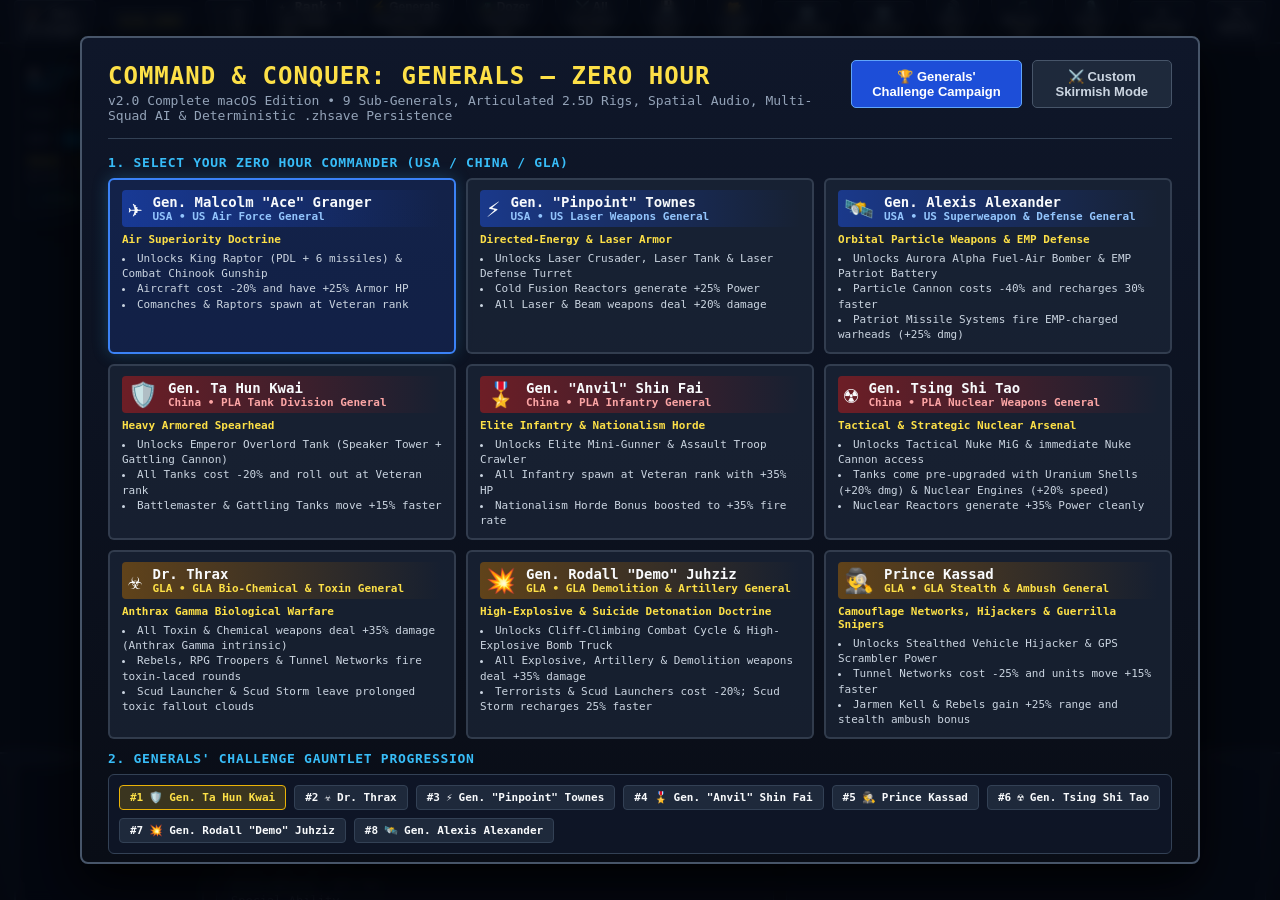
==== C&C Generals Zero Hour.app/Contents/Resources/index.html @ 918d56a0 "Release v2.0.0: C&C Generals Zero Hour (macOS Clean-Room Edition) - Phases 1-4 & Human QA Verified" ====
<!DOCTYPE html>
<html lang="en">
<head>
  <meta charset="UTF-8" />
  <meta name="viewport" content="width=device-width, initial-scale=1.0" />
  <title>Command &amp; Conquer: Generals – Zero Hour (macOS Clean-Room Edition)</title>
  <link rel="stylesheet" href="css/style.css" />
</head>
<body>

  <!-- ==================== TOP TACTICAL RESOURCE & GENERAL BAR ==================== -->
  <header id="top-bar">
    <div class="top-bar-left">
      <div class="stat-pill" id="hud-faction-badge">🦅 Gen. Granger</div>
      <div class="stat-pill" id="hud-credits">$10,000</div>
      <div class="stat-pill" id="hud-power">⚡ 0 / 0</div>
      <div class="stat-pill" id="hud-rank">★ Rank 1 (0/450 XP)</div>
      <div class="stat-pill" id="hud-tunnel-status" style="display:none; color:#fde047;">🕳️ Tunnel Garrison: 0/10</div>
    </div>

    <div class="top-bar-right">
      <button class="hud-btn" id="btn-generals-powers" title="Unlock & Deploy Generals Powers (Shortcut: P)">
        ⚡ Generals Powers [P] (1 Pt)
      </button>
      <button class="hud-btn" id="btn-select-builder" title="Select Construction Dozer or GLA Worker (Shortcut: B)">
        🚜 Dozer / Worker [B]
      </button>
      <button class="hud-btn" id="btn-select-combat" title="Select all combat units on the battlefield">
        ⚔️ All Combat Units
      </button>
      <button class="hud-btn" id="btn-quick-save" title="Quick Save Skirmish State (Shortcut: F5)">💾 Save [F5]</button>
      <button class="hud-btn" id="btn-quick-load" title="Quick Load Skirmish State (Shortcut: F9)">📂 Load [F9]</button>
      <button class="hud-btn" id="btn-export-save" title="Download .zhsave File">⬇️ .zhsave</button>
      <button class="hud-btn" id="btn-import-save" title="Import .zhsave File">⬆️ Import</button>
      <input type="file" id="zhsave-file-input" accept=".zhsave,.json" style="display:none;" />
      <button class="hud-btn" id="btn-toggle-sfx">🔊 SFX: ON</button>
      <button class="hud-btn" id="btn-toggle-music" title="Toggle Dynamic Faction Soundtrack [M]">🎵 Music: ON</button>
      <button class="hud-btn" id="btn-toggle-voice">🎙️ EVA: ON</button>
      <button class="hud-btn" id="btn-pause-game">⏸ PAUSE</button>
      <button class="hud-btn" id="btn-main-menu">☰ MENU</button>
    </div>
  </header>

  <!-- ==================== BATTLEFIELD VIEWPORT ==================== -->
  <main id="viewport-wrap">
    <canvas id="game-canvas"></canvas>

    <!-- Live Global Superweapon Countdown Timers -->
    <div id="superweapon-timers"></div>

    <!-- Center Tactical EVA Alert Banner -->
    <div id="tactical-alert" class="hidden"></div>

    <!-- Opposing Zero Hour General Live Taunt Transmission -->
    <div id="general-taunt-box" class="hidden">
      <div id="taunt-general-name">☣️ Dr. Thrax</div>
      <div id="taunt-general-text">"Take a deep breath, General!"</div>
    </div>
  </main>

  <!-- ==================== BOTTOM ZERO HOUR COMMAND BAR ==================== -->
  <footer id="command-bar">
    <!-- Left: Interactive Radar Minimap -->
    <div id="minimap-panel">
      <canvas id="minimap-canvas" width="176" height="128"></canvas>
    </div>

    <!-- Center: Unit / Building Inspector & Stance Orders -->
    <div id="inspector-panel">
      <div class="inspector-top">
        <div>
          <div id="inspector-title">No Tactical Selection</div>
          <div id="inspector-subtitle">Left-click or drag a box to select units/structures. Press [B] for Dozer/Worker, [F] for Special Ability, [SPACE] for Alert.</div>
        </div>
        <div class="stance-bar">
          <button class="hud-btn" id="btn-order-attack-move" title="Attack-Move: Engage any enemies along path [A]">🎯 Attack-Move</button>
          <button class="hud-btn" id="btn-order-guard" title="Guard Area: Patrol 220px leash around point [G]">🛡️ Guard</button>
          <button class="hud-btn" id="btn-order-stop" title="Stop current order [S]">✋ Stop</button>
          <button class="hud-btn" id="btn-order-scatter" title="Scatter units to evade artillery/superweapons [X]">💥 Scatter</button>
        </div>
      </div>

      <div id="inspector-stats"></div>
      <div id="inspector-queue"></div>
    </div>

    <!-- Right: 12-Slot Command Card (Build / Train / Upgrade / Special) -->
    <div id="command-card-panel">
      <div id="command-card-grid"></div>
    </div>
  </footer>

  <!-- ==================== START / GENERAL SELECTION MODAL ==================== -->
  <div id="start-modal" class="modal-backdrop">
    <div class="modal-card">
      <div class="modal-header">
        <div>
          <div class="zh-logo-title">Command &amp; Conquer: Generals – Zero Hour</div>
          <div class="zh-logo-sub">v2.0 Complete macOS Edition • 9 Sub-Generals, Articulated 2.5D Rigs, Spatial Audio, Multi-Squad AI &amp; Deterministic .zhsave Persistence</div>
        </div>
        <div class="mode-tabs">
          <button class="mode-tab-btn active" data-mode="CHALLENGE">🏆 Generals' Challenge Campaign</button>
          <button class="mode-tab-btn" data-mode="SKIRMISH">⚔️ Custom Skirmish Mode</button>
        </div>
      </div>

      <div class="section-label">1. Select Your Zero Hour Commander (USA / China / GLA)</div>
      <div id="player-general-grid" class="general-grid"></div>

      <!-- Generals' Challenge Gauntlet Ladder -->
      <div id="challenge-section">
        <div class="section-label">2. Generals' Challenge Gauntlet Progression</div>
        <div id="challenge-ladder-preview"></div>
      </div>

      <!-- Skirmish Opponent Picker -->
      <div id="ai-general-picker-wrap" style="display:none;">
        <div class="section-label">2. Select Opposing AI General</div>
        <div id="ai-general-grid" class="general-grid"></div>
      </div>

      <!-- Map, Difficulty & Launch -->
      <div class="match-settings-row">
        <div style="display:flex; align-items:center; gap:12px;">
          <label for="map-selector" style="font-size:12px; font-weight:800; color:#94a3b8;">THEATER OF OPERATIONS:</label>
          <select id="map-selector" class="map-select-dropdown"></select>
        </div>

        <div style="display:flex; align-items:center; gap:8px;">
          <span style="font-size:12px; font-weight:800; color:#94a3b8;">AI DOCTRINE:</span>
          <button class="diff-btn" data-diff="EASY">Cadet (Easy)</button>
          <button class="diff-btn active" data-diff="NORMAL">Commander (Normal)</button>
          <button class="diff-btn" data-diff="HARD">Brutal General (Hard)</button>
        </div>

        <button class="launch-btn" id="btn-launch-operation">LAUNCH ZERO HOUR ▶</button>
      </div>
    </div>
  </div>

  <!-- ==================== GENERALS POWERS TREE MODAL ==================== -->
  <div id="powers-modal" class="modal-backdrop hidden">
    <div class="modal-card" style="max-width: 720px;">
      <div class="modal-header">
        <div>
          <div class="zh-logo-title">⚡ Generals Secret Powers</div>
          <div id="powers-modal-subtitle" class="zh-logo-sub">Spend Generals Points earned in combat to authorize tactical support powers.</div>
        </div>
        <button class="hud-btn" id="btn-close-powers">✕ CLOSE [ESC]</button>
      </div>
      <div id="powers-grid" class="powers-list"></div>
    </div>
  </div>

  <!-- ==================== VICTORY / DEFEAT MODAL ==================== -->
  <div id="victory-modal" class="modal-backdrop hidden">
    <div class="modal-card" style="max-width: 540px; text-align: center;">
      <div id="victory-title" class="zh-logo-title" style="font-size: 28px; margin-bottom: 10px;">VICTORY</div>
      <p id="victory-subtitle" style="color: #cbd5e1; font-size: 14px; margin-bottom: 22px;"></p>
      <div style="display: flex; justify-content: center; gap: 12px;">
        <button class="launch-btn" id="btn-next-challenge">CONTINUE ▶</button>
      </div>
    </div>
  </div>

  <!-- Clean-Room Zero Hour Engine Scripts (Phase 3 SAGE Stack) -->
  <script src="js/data.js"></script>
  <script src="js/spatial.js"></script>
  <script src="js/nav.js"></script>
  <script src="js/vfx.js"></script>
  <script src="js/audio.js"></script>
  <script src="js/engine.js"></script>
  <script src="js/ai.js"></script>
  <script src="js/simulator.js"></script>
  <script src="js/ui.js"></script>
</body>
</html>
---- C&C Generals Zero Hour.app/Contents/Resources/css/style.css ----
/* ============================================================================
 * Command & Conquer: Generals – Zero Hour (macOS Clean-Room Edition)
 * css/style.css — Phase 3 Faction-Skinned Tactical Command Bar, Cameo Badges & UI
 * ============================================================================ */

:root {
  --bg-dark: #070b14;
  --panel-bg: rgba(15, 23, 42, 0.94);
  --panel-border: #334155;
  --accent-gold: #eab308;
  --accent-cyan: #38bdf8;
  --accent-green: #22c55e;
  --accent-red: #ef4444;
  --text-main: #f8fafc;
  --text-muted: #94a3b8;
}

/* Phase 3 SYS-20: Authentic Faction-Skinned HUD Themes */
body.hud-theme-usa {
  --panel-border: #2563eb;
  --accent-cyan: #38bdf8;
}
body.hud-theme-usa #command-bar {
  background: linear-gradient(180deg, #0f1f3d, #071022);
  border-top: 2px solid #38bdf8;
  box-shadow: 0 -4px 18px rgba(56, 189, 248, 0.16);
}
body.hud-theme-usa #top-bar {
  border-bottom: 2px solid #2563eb;
}

body.hud-theme-china {
  --panel-border: #dc2626;
  --accent-cyan: #f87171;
}
body.hud-theme-china #command-bar {
  background: linear-gradient(180deg, #2a1015, #140709);
  border-top: 2px solid #ef4444;
  box-shadow: 0 -4px 18px rgba(239, 68, 68, 0.18);
}
body.hud-theme-china #top-bar {
  border-bottom: 2px solid #dc2626;
}

body.hud-theme-gla {
  --panel-border: #ca8a04;
  --accent-cyan: #facc15;
}
body.hud-theme-gla #command-bar {
  background: linear-gradient(180deg, #231f10, #110f07);
  border-top: 2px solid #eab308;
  box-shadow: 0 -4px 18px rgba(234, 179, 8, 0.16);
}
body.hud-theme-gla #top-bar {
  border-bottom: 2px solid #ca8a04;
}

* {
  box-sizing: border-box;
  margin: 0;
  padding: 0;
  user-select: none;
  -webkit-user-select: none;
}

body, html {
  width: 100vw;
  height: 100vh;
  overflow: hidden;
  background: var(--bg-dark);
  color: var(--text-main);
  font-family: -apple-system, BlinkMacSystemFont, "SF Pro Display", "Segoe UI", Roboto, monospace;
}

.hidden {
  display: none !important;
}

/* ============================================================================
 * Top Tactical Resource & General Rank Bar
 * ============================================================================ */
#top-bar {
  position: fixed;
  top: 0;
  left: 0;
  right: 0;
  height: 44px;
  background: linear-gradient(180deg, rgba(15, 23, 42, 0.96), rgba(9, 14, 26, 0.92));
  border-bottom: 2px solid var(--panel-border);
  display: flex;
  align-items: center;
  justify-content: space-between;
  padding: 0 14px;
  z-index: 20;
  font-size: 13px;
}

.top-bar-left, .top-bar-right {
  display: flex;
  align-items: center;
  gap: 12px;
}

.stat-pill {
  background: rgba(30, 41, 59, 0.85);
  border: 1px solid #475569;
  padding: 5px 11px;
  border-radius: 4px;
  font-weight: 700;
  letter-spacing: 0.4px;
  display: inline-flex;
  align-items: center;
  gap: 6px;
}

#hud-credits {
  color: #fde047;
  font-family: monospace;
  font-size: 14px;
}

.hud-btn {
  background: linear-gradient(180deg, #1e293b, #0f172a);
  color: #e2e8f0;
  border: 1px solid #475569;
  padding: 5px 11px;
  border-radius: 4px;
  font-size: 12px;
  font-weight: 700;
  cursor: pointer;
  transition: all 0.15s ease;
}

.hud-btn:hover {
  border-color: var(--accent-cyan);
  color: #ffffff;
  background: #1e3a5f;
}

.hud-btn.active-mode {
  border-color: #fde047;
  color: #fde047;
  background: rgba(234, 179, 8, 0.22);
}

.hud-btn.pulse-glow {
  border-color: var(--accent-gold);
  color: #fde047;
  box-shadow: 0 0 12px rgba(234, 179, 8, 0.55);
}

/* ============================================================================
 * Main Viewport, Superweapon Timers, Alerts & General Taunts
 * ============================================================================ */
#viewport-wrap {
  position: relative;
  width: 100vw;
  height: calc(100vh - 192px);
  margin-top: 44px;
}

#game-canvas {
  display: block;
  width: 100%;
  height: 100%;
  cursor: crosshair;
}

#superweapon-timers {
  position: fixed;
  top: 54px;
  right: 16px;
  display: flex;
  flex-direction: column;
  gap: 6px;
  z-index: 18;
}

.sw-timer-row {
  background: rgba(15, 23, 42, 0.92);
  border: 1px solid #475569;
  padding: 6px 12px;
  border-radius: 4px;
  font-family: monospace;
  font-size: 12px;
  display: flex;
  justify-content: space-between;
  gap: 14px;
  color: #f8fafc;
  box-shadow: 0 4px 12px rgba(0, 0, 0, 0.5);
}

#tactical-alert {
  position: fixed;
  top: 58px;
  left: 50%;
  transform: translateX(-50%);
  background: rgba(9, 14, 26, 0.94);
  border: 2px solid var(--accent-cyan);
  padding: 8px 20px;
  border-radius: 6px;
  font-weight: 800;
  font-size: 13px;
  letter-spacing: 0.6px;
  z-index: 25;
  box-shadow: 0 6px 20px rgba(0, 0, 0, 0.65);
}

#general-taunt-box {
  position: fixed;
  top: 104px;
  left: 16px;
  max-width: 420px;
  background: linear-gradient(135deg, rgba(30, 41, 59, 0.95), rgba(15, 23, 42, 0.95));
  border: 1px solid var(--accent-gold);
  border-left: 5px solid var(--accent-gold);
  padding: 10px 14px;
  border-radius: 6px;
  z-index: 19;
  box-shadow: 0 8px 24px rgba(0, 0, 0, 0.6);
}

#taunt-general-name {
  font-size: 12px;
  font-weight: 800;
  color: #fde047;
  margin-bottom: 4px;
  text-transform: uppercase;
}

#taunt-general-text {
  font-size: 13px;
  color: #f1f5f9;
  font-style: italic;
  line-height: 1.35;
}

/* ============================================================================
 * Bottom Zero Hour Tactical Command Bar (Minimap | Inspector | Command Card)
 * ============================================================================ */
#command-bar {
  position: fixed;
  bottom: 0;
  left: 0;
  right: 0;
  height: 148px;
  background: linear-gradient(180deg, #111827, #090d16);
  border-top: 2px solid #475569;
  display: grid;
  grid-template-columns: 190px 1fr 480px;
  gap: 12px;
  padding: 8px 14px;
  z-index: 20;
}

#minimap-panel {
  display: flex;
  flex-direction: column;
  align-items: center;
  justify-content: center;
  background: #050811;
  border: 2px solid var(--panel-border);
  border-radius: 4px;
  overflow: hidden;
}

#minimap-canvas {
  width: 176px;
  height: 128px;
  cursor: pointer;
}

#inspector-panel {
  background: rgba(15, 23, 42, 0.8);
  border: 1px solid var(--panel-border);
  border-radius: 4px;
  padding: 10px 14px;
  display: flex;
  flex-direction: column;
  justify-content: space-between;
}

.inspector-top {
  display: flex;
  justify-content: space-between;
  align-items: flex-start;
  gap: 12px;
}

#inspector-title {
  font-size: 15px;
  font-weight: 800;
  color: #fde047;
  margin-bottom: 3px;
}

#inspector-subtitle {
  font-size: 12px;
  color: var(--text-muted);
  line-height: 1.35;
}

.stance-bar {
  display: flex;
  gap: 6px;
  flex-shrink: 0;
}

#inspector-stats {
  display: flex;
  flex-wrap: wrap;
  gap: 10px;
  font-size: 12px;
  font-family: monospace;
  color: #cbd5e1;
}

#inspector-stats span {
  background: rgba(30, 41, 59, 0.9);
  border: 1px solid #475569;
  padding: 2px 8px;
  border-radius: 3px;
}

#inspector-queue {
  display: flex;
  gap: 6px;
  flex-wrap: wrap;
}

.queue-pill {
  background: #0284c7;
  color: #fff;
  font-size: 11px;
  font-weight: 700;
  padding: 2px 7px;
  border-radius: 3px;
}

/* 12-Slot Command Card Grid + Phase 3 Cameo Queue Badges & Progress Bars */
#command-card-panel {
  background: rgba(15, 23, 42, 0.85);
  border: 1px solid var(--panel-border);
  border-radius: 4px;
  padding: 6px;
}

#command-card-grid {
  display: grid;
  grid-template-columns: repeat(4, 1fr);
  grid-template-rows: repeat(3, 1fr);
  gap: 5px;
  height: 100%;
}

.cmd-card-btn {
  position: relative;
  overflow: hidden;
  background: linear-gradient(180deg, #1e293b, #0f172a);
  border: 1px solid #475569;
  border-radius: 4px;
  color: #f8fafc;
  display: flex;
  flex-direction: column;
  align-items: center;
  justify-content: center;
  padding: 3px;
  cursor: pointer;
  transition: all 0.12s ease;
}

.cmd-card-btn:hover:not(.disabled) {
  border-color: var(--accent-gold);
  background: #1e3a5f;
  transform: translateY(-1px);
}

.cmd-card-btn.disabled {
  opacity: 0.42;
  cursor: not-allowed;
}

.cmd-hotkey {
  position: absolute;
  top: 2px;
  left: 4px;
  font-size: 9px;
  font-family: monospace;
  color: #94a3b8;
  z-index: 2;
}

.cmd-queue-badge {
  position: absolute;
  top: 2px;
  right: 4px;
  background: #eab308;
  color: #090d16;
  font-size: 9px;
  font-weight: 900;
  font-family: monospace;
  padding: 0 4px;
  border-radius: 3px;
  z-index: 2;
}

.cmd-progress-bar {
  position: absolute;
  bottom: 0;
  left: 0;
  height: 3px;
  background: #38bdf8;
  z-index: 2;
  transition: width 0.1s linear;
}

.cmd-title {
  font-size: 11px;
  font-weight: 800;
  letter-spacing: 0.3px;
  text-align: center;
  z-index: 2;
}

.cmd-cost {
  font-size: 10px;
  font-family: monospace;
  color: #fde047;
  z-index: 2;
}

/* ============================================================================
 * Modals (Start Screen, Generals Powers Tree, Victory/Defeat)
 * ============================================================================ */
.modal-backdrop {
  position: fixed;
  inset: 0;
  background: rgba(4, 7, 15, 0.88);
  backdrop-filter: blur(6px);
  display: flex;
  align-items: center;
  justify-content: center;
  z-index: 50;
  padding: 20px;
}

.modal-card {
  background: linear-gradient(180deg, #0f172a, #090d16);
  border: 2px solid #475569;
  border-radius: 8px;
  width: 100%;
  max-width: 1120px;
  max-height: 92vh;
  overflow-y: auto;
  padding: 22px 26px;
  box-shadow: 0 20px 50px rgba(0, 0, 0, 0.85);
}

.modal-header {
  display: flex;
  justify-content: space-between;
  align-items: center;
  border-bottom: 1px solid #334155;
  padding-bottom: 14px;
  margin-bottom: 16px;
}

.zh-logo-title {
  font-size: 24px;
  font-weight: 900;
  letter-spacing: 1px;
  color: #fde047;
  text-transform: uppercase;
}

.zh-logo-sub {
  font-size: 13px;
  color: #94a3b8;
  margin-top: 3px;
}

.mode-tabs {
  display: flex;
  gap: 10px;
  margin-bottom: 16px;
}

.mode-tab-btn, .diff-btn {
  background: #1e293b;
  color: #cbd5e1;
  border: 1px solid #475569;
  padding: 8px 16px;
  border-radius: 5px;
  font-weight: 800;
  font-size: 13px;
  cursor: pointer;
}

.mode-tab-btn.active, .diff-btn.active {
  background: #1d4ed8;
  color: #ffffff;
  border-color: #60a5fa;
}

.section-label {
  font-size: 13px;
  font-weight: 800;
  text-transform: uppercase;
  letter-spacing: 0.7px;
  color: #38bdf8;
  margin: 12px 0 8px;
}

.general-grid {
  display: grid;
  grid-template-columns: repeat(3, 1fr);
  gap: 10px;
}

.general-card {
  background: rgba(30, 41, 59, 0.65);
  border: 2px solid rgba(148, 163, 184, 0.22);
  border-radius: 6px;
  padding: 10px 12px;
  cursor: pointer;
  transition: all 0.15s ease;
}

.general-card:hover {
  background: rgba(30, 41, 59, 0.95);
  transform: translateY(-2px);
}

.general-card.selected {
  background: rgba(30, 58, 138, 0.35);
  box-shadow: 0 0 16px rgba(56, 189, 248, 0.25);
}

.gen-card-header {
  display: flex;
  align-items: center;
  gap: 10px;
  padding: 4px 6px;
  border-radius: 4px;
  margin-bottom: 6px;
}

.gen-badge {
  font-size: 24px;
}

.gen-name {
  font-size: 14px;
  font-weight: 800;
  color: #f8fafc;
}

.gen-title {
  font-size: 11px;
  font-weight: 700;
}

.gen-specialty {
  font-size: 11px;
  font-weight: 700;
  color: #fde047;
  margin-bottom: 5px;
}

.gen-perks {
  list-style: disc inside;
  font-size: 11px;
  color: #cbd5e1;
  line-height: 1.38;
}

/* Generals' Challenge Gauntlet Ladder */
#challenge-ladder-preview {
  display: flex;
  flex-wrap: wrap;
  gap: 8px;
  background: rgba(15, 23, 42, 0.8);
  border: 1px solid #334155;
  padding: 10px;
  border-radius: 6px;
  margin-top: 6px;
}

.ladder-step {
  display: flex;
  align-items: center;
  gap: 6px;
  padding: 5px 10px;
  border-radius: 4px;
  font-size: 11px;
  font-weight: 700;
  background: #1e293b;
  border: 1px solid #334155;
}

.ladder-step.defeated {
  opacity: 0.45;
  text-decoration: line-through;
}

.ladder-step.current {
  border-color: var(--accent-gold);
  background: rgba(234, 179, 8, 0.2);
  color: #fde047;
}

.match-settings-row {
  display: flex;
  flex-wrap: wrap;
  align-items: center;
  justify-content: space-between;
  gap: 16px;
  margin-top: 16px;
  padding-top: 14px;
  border-top: 1px solid #334155;
}

.map-select-dropdown {
  background: #1e293b;
  color: #f8fafc;
  border: 1px solid #475569;
  padding: 8px 12px;
  border-radius: 5px;
  font-size: 13px;
  font-weight: 700;
}

.launch-btn {
  background: linear-gradient(180deg, #eab308, #ca8a04);
  color: #090d16;
  border: none;
  padding: 12px 28px;
  border-radius: 6px;
  font-size: 15px;
  font-weight: 900;
  letter-spacing: 0.8px;
  cursor: pointer;
  box-shadow: 0 4px 18px rgba(234, 179, 8, 0.4);
}

.launch-btn:hover {
  background: #facc15;
}

/* Generals Powers Modal */
.powers-list {
  display: flex;
  flex-direction: column;
  gap: 12px;
  margin-top: 12px;
}

.power-card {
  display: flex;
  align-items: center;
  justify-content: space-between;
  gap: 16px;
  background: rgba(30, 41, 59, 0.75);
  border: 1px solid #475569;
  border-radius: 6px;
  padding: 12px 16px;
}

.power-card.unlocked {
  border-color: var(--accent-cyan);
}

.power-icon {
  font-size: 30px;
}

.power-info {
  flex: 1;
}

.power-title {
  font-size: 15px;
  font-weight: 800;
  color: #f8fafc;
  margin-bottom: 4px;
}

.rank-badge {
  font-size: 11px;
  background: #334155;
  color: #fde047;
  padding: 2px 7px;
  border-radius: 4px;
  margin-left: 8px;
}

.power-desc {
  font-size: 12px;
  color: #cbd5e1;
}

.power-btn {
  padding: 9px 16px;
  border-radius: 5px;
  font-weight: 800;
  font-size: 12px;
  border: none;
  cursor: pointer;
}

.power-btn.ready {
  background: var(--accent-green);
  color: #052e16;
}

.power-btn.unlockable {
  background: var(--accent-gold);
  color: #090d16;
}

.power-btn.locked, .power-btn.cooldown {
  background: #334155;
  color: #94a3b8;
  cursor: not-allowed;
}
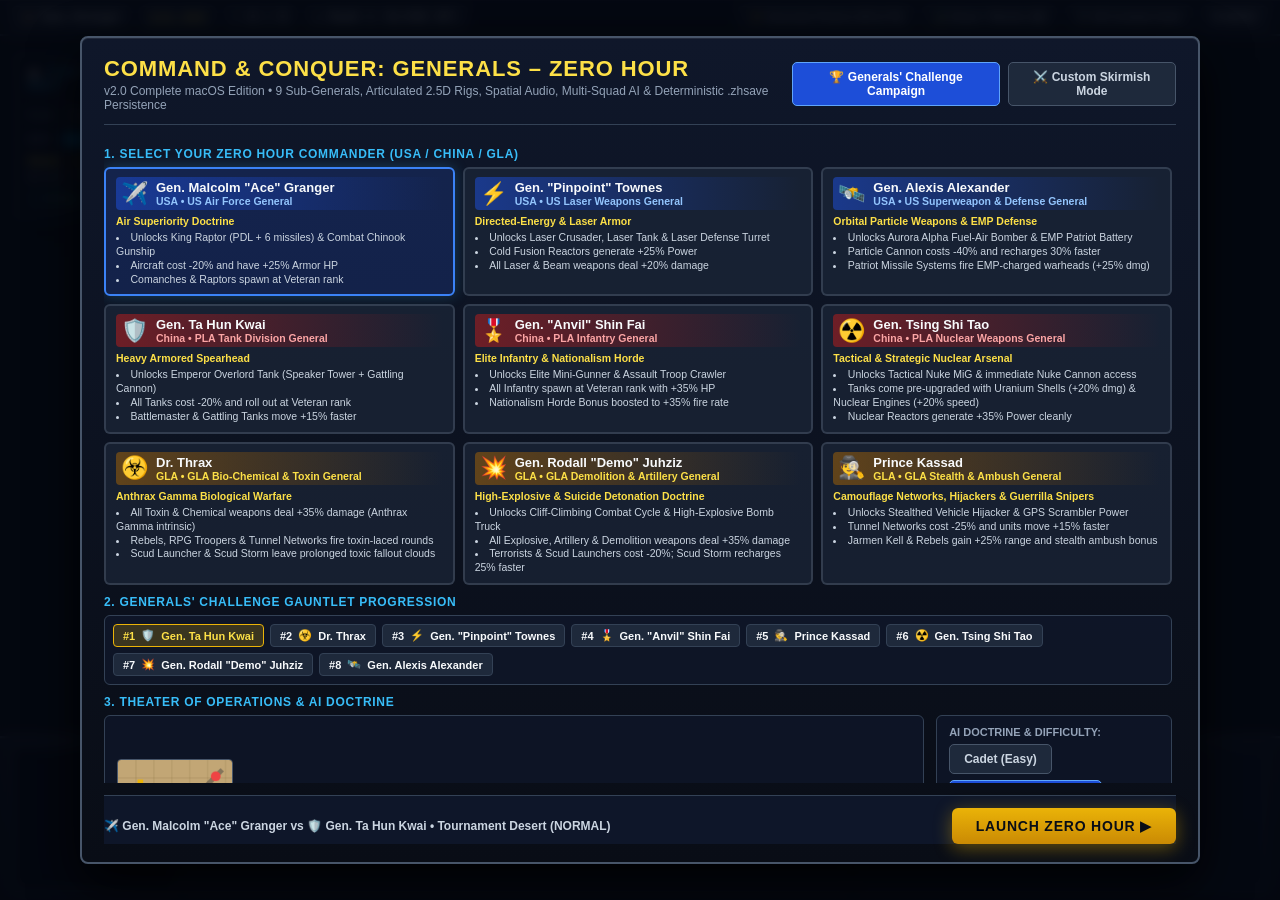
==== commit d2c335b5: "feat(hud): complete 5-phase Zero Hour HUD & tactical UI overhaul" ====
--- a/C&C Generals Zero Hour.app/Contents/Resources/index.html
+++ b/C&C Generals Zero Hour.app/Contents/Resources/index.html
@@ -9,7 +9,7 @@
 <body>
 
   <!-- ==================== TOP TACTICAL RESOURCE & GENERAL BAR ==================== -->
-  <header id="top-bar">
+  <header id="top-bar" role="region" aria-label="Tactical Resource Bar">
     <div class="top-bar-left">
       <div class="stat-pill" id="hud-faction-badge">🦅 Gen. Granger</div>
       <div class="stat-pill" id="hud-credits">$10,000</div>
@@ -19,25 +19,18 @@
     </div>
 
     <div class="top-bar-right">
-      <button class="hud-btn" id="btn-generals-powers" title="Unlock & Deploy Generals Powers (Shortcut: P)">
+      <button class="hud-btn" id="btn-generals-powers" title="Unlock &amp; Deploy Generals Powers (Shortcut: P)">
         ⚡ Generals Powers [P] (1 Pt)
       </button>
       <button class="hud-btn" id="btn-select-builder" title="Select Construction Dozer or GLA Worker (Shortcut: B)">
         🚜 Dozer / Worker [B]
       </button>
-      <button class="hud-btn" id="btn-select-combat" title="Select all combat units on the battlefield">
+      <button class="hud-btn" id="btn-select-combat" title="Select all combat units on the battlefield [Q]">
         ⚔️ All Combat Units
       </button>
-      <button class="hud-btn" id="btn-quick-save" title="Quick Save Skirmish State (Shortcut: F5)">💾 Save [F5]</button>
-      <button class="hud-btn" id="btn-quick-load" title="Quick Load Skirmish State (Shortcut: F9)">📂 Load [F9]</button>
-      <button class="hud-btn" id="btn-export-save" title="Download .zhsave File">⬇️ .zhsave</button>
-      <button class="hud-btn" id="btn-import-save" title="Import .zhsave File">⬆️ Import</button>
-      <input type="file" id="zhsave-file-input" accept=".zhsave,.json" style="display:none;" />
-      <button class="hud-btn" id="btn-toggle-sfx">🔊 SFX: ON</button>
-      <button class="hud-btn" id="btn-toggle-music" title="Toggle Dynamic Faction Soundtrack [M]">🎵 Music: ON</button>
-      <button class="hud-btn" id="btn-toggle-voice">🎙️ EVA: ON</button>
-      <button class="hud-btn" id="btn-pause-game">⏸ PAUSE</button>
-      <button class="hud-btn" id="btn-main-menu">☰ MENU</button>
+      <button class="hud-btn" id="btn-game-menu" title="Open Tactical Game Menu &amp; Settings [ESC]">
+        ☰ MENU
+      </button>
     </div>
   </header>
 
@@ -49,7 +42,19 @@
     <div id="superweapon-timers"></div>
 
     <!-- Center Tactical EVA Alert Banner -->
-    <div id="tactical-alert" class="hidden"></div>
+    <div id="tactical-alert" class="hidden" aria-live="polite"></div>
+
+    <!-- Rolling Tactical Alert History Log (Bottom-Left above Minimap) -->
+    <div id="alert-log" aria-live="polite"></div>
+
+    <!-- Right-Edge Unlocked Generals Powers Quick-Cast Strip -->
+    <div id="power-strip" role="toolbar" aria-label="Generals Powers Quick Cast"></div>
+
+    <!-- Control Group Bar (Groups 1..9) -->
+    <div id="control-group-bar" role="toolbar" aria-label="Control Groups"></div>
+
+    <!-- Rich Floating HUD Cameo Tooltip -->
+    <div id="hud-tooltip" class="hidden" role="tooltip"></div>
 
     <!-- Opposing Zero Hour General Live Taunt Transmission -->
     <div id="general-taunt-box" class="hidden">
@@ -59,20 +64,20 @@
   </main>
 
   <!-- ==================== BOTTOM ZERO HOUR COMMAND BAR ==================== -->
-  <footer id="command-bar">
-    <!-- Left: Interactive Radar Minimap -->
+  <footer id="command-bar" role="region" aria-label="Command Bar">
+    <!-- Left: Interactive Square Radar Minimap -->
     <div id="minimap-panel">
-      <canvas id="minimap-canvas" width="176" height="128"></canvas>
-    </div>
-
-    <!-- Center: Unit / Building Inspector & Stance Orders -->
-    <div id="inspector-panel">
+      <canvas id="minimap-canvas" width="164" height="164"></canvas>
+    </div>
+
+    <!-- Center: Unit / Building Inspector & Contextual Stance Orders -->
+    <div id="inspector-panel" role="region" aria-label="Unit and Structure Inspector">
       <div class="inspector-top">
-        <div>
+        <div class="inspector-header-text">
           <div id="inspector-title">No Tactical Selection</div>
           <div id="inspector-subtitle">Left-click or drag a box to select units/structures. Press [B] for Dozer/Worker, [F] for Special Ability, [SPACE] for Alert.</div>
         </div>
-        <div class="stance-bar">
+        <div id="stance-bar" class="stance-bar">
           <button class="hud-btn" id="btn-order-attack-move" title="Attack-Move: Engage any enemies along path [A]">🎯 Attack-Move</button>
           <button class="hud-btn" id="btn-order-guard" title="Guard Area: Patrol 220px leash around point [G]">🛡️ Guard</button>
           <button class="hud-btn" id="btn-order-stop" title="Stop current order [S]">✋ Stop</button>
@@ -80,67 +85,177 @@
         </div>
       </div>
 
+      <div id="selection-summary" class="selection-summary hidden"></div>
       <div id="inspector-stats"></div>
       <div id="inspector-queue"></div>
     </div>
 
     <!-- Right: 12-Slot Command Card (Build / Train / Upgrade / Special) -->
-    <div id="command-card-panel">
+    <div id="command-card-panel" role="region" aria-label="Command Card">
+      <div id="command-card-tabs" class="command-card-tabs"></div>
       <div id="command-card-grid"></div>
     </div>
   </footer>
 
+  <!-- ==================== IN-GAME TACTICAL MENU & SETTINGS MODAL ==================== -->
+  <div id="game-menu-modal" class="modal-backdrop hidden" role="dialog" aria-modal="true" aria-label="Tactical Menu and Settings">
+    <div class="modal-card game-menu-card">
+      <div class="modal-header">
+        <div>
+          <div class="zh-logo-title">⚙️ Tactical Operations Menu</div>
+          <div class="zh-logo-sub">Snapshot Persistence, Audio Channels, Viewport Controls &amp; Accessibility</div>
+        </div>
+        <button class="hud-btn" id="btn-close-game-menu">✕ RESUME [ESC]</button>
+      </div>
+
+      <div class="game-menu-grid">
+        <!-- Column 1: Match & Snapshot Controls -->
+        <div class="menu-section-card">
+          <div class="section-label">1. Mission &amp; Snapshot Controls</div>
+          <div class="menu-btn-stack">
+            <div class="menu-btn-row">
+              <button class="hud-btn" id="btn-pause-game">⏸ PAUSE</button>
+              <button class="hud-btn" id="btn-speed" title="Cycle Simulation Speed (1.0x / 1.5x / 2.0x)">⏩ Speed: 1.0×</button>
+            </div>
+            <div class="menu-btn-row">
+              <button class="hud-btn" id="btn-quick-save" title="Quick Save Skirmish State (Shortcut: F5)">💾 Save [F5]</button>
+              <button class="hud-btn" id="btn-quick-load" title="Quick Load Skirmish State (Shortcut: F9)">📂 Load [F9]</button>
+            </div>
+            <div class="menu-btn-row">
+              <button class="hud-btn" id="btn-export-save" title="Download .zhsave File">⬇️ .zhsave</button>
+              <button class="hud-btn" id="btn-import-save" title="Import .zhsave File">⬆️ Import</button>
+              <input type="file" id="zhsave-file-input" accept=".zhsave,.json" style="display:none;" />
+            </div>
+            <button class="hud-btn menu-danger-btn" id="btn-main-menu">☰ MENU / ABORT OPERATION</button>
+          </div>
+        </div>
+
+        <!-- Column 2: Audio Bus & Tactical Preferences -->
+        <div class="menu-section-card">
+          <div class="section-label">2. Audio Channels &amp; Interface Settings</div>
+          <div class="menu-btn-row" style="margin-bottom:10px;">
+            <button class="hud-btn" id="btn-toggle-sfx">🔊 SFX: ON</button>
+            <button class="hud-btn" id="btn-toggle-music" title="Toggle Dynamic Faction Soundtrack [M]">🎵 Music: ON</button>
+            <button class="hud-btn" id="btn-toggle-voice">🎙️ EVA: ON</button>
+          </div>
+
+          <div class="settings-sliders">
+            <label class="setting-row">
+              <span>Master Volume</span>
+              <input type="range" id="vol-master" min="0" max="100" value="80" />
+            </label>
+            <label class="setting-row">
+              <span>Music Bus</span>
+              <input type="range" id="vol-music" min="0" max="100" value="50" />
+            </label>
+            <label class="setting-row">
+              <span>SFX Bus</span>
+              <input type="range" id="vol-sfx" min="0" max="100" value="80" />
+            </label>
+            <label class="setting-row">
+              <span>EVA Voice</span>
+              <input type="range" id="vol-voice" min="0" max="100" value="90" />
+            </label>
+          </div>
+
+          <div class="settings-toggles">
+            <label class="setting-check">
+              <input type="checkbox" id="opt-edge-scroll" checked />
+              <span>Viewport Edge-Scrolling</span>
+            </label>
+            <label class="setting-check">
+              <input type="checkbox" id="opt-health-bars" />
+              <span>Always Show All Health Bars [Alt]</span>
+            </label>
+            <label class="setting-check">
+              <input type="checkbox" id="opt-reduced-motion" />
+              <span>Reduced Motion &amp; Screen Shake</span>
+            </label>
+            <label class="setting-row">
+              <span>HUD Scale</span>
+              <select id="opt-ui-scale" class="map-select-dropdown">
+                <option value="90">Compact (90%)</option>
+                <option value="100" selected>Standard (100%)</option>
+                <option value="115">Large (115%)</option>
+              </select>
+            </label>
+          </div>
+        </div>
+      </div>
+    </div>
+  </div>
+
   <!-- ==================== START / GENERAL SELECTION MODAL ==================== -->
-  <div id="start-modal" class="modal-backdrop">
-    <div class="modal-card">
+  <div id="start-modal" class="modal-backdrop" role="dialog" aria-modal="true" aria-label="Zero Hour Command Setup">
+    <div class="modal-card start-modal-card">
       <div class="modal-header">
         <div>
           <div class="zh-logo-title">Command &amp; Conquer: Generals – Zero Hour</div>
           <div class="zh-logo-sub">v2.0 Complete macOS Edition • 9 Sub-Generals, Articulated 2.5D Rigs, Spatial Audio, Multi-Squad AI &amp; Deterministic .zhsave Persistence</div>
         </div>
-        <div class="mode-tabs">
+        <div class="mode-tabs" id="mode-tabs">
           <button class="mode-tab-btn active" data-mode="CHALLENGE">🏆 Generals' Challenge Campaign</button>
           <button class="mode-tab-btn" data-mode="SKIRMISH">⚔️ Custom Skirmish Mode</button>
         </div>
       </div>
 
-      <div class="section-label">1. Select Your Zero Hour Commander (USA / China / GLA)</div>
-      <div id="player-general-grid" class="general-grid"></div>
-
-      <!-- Generals' Challenge Gauntlet Ladder -->
-      <div id="challenge-section">
-        <div class="section-label">2. Generals' Challenge Gauntlet Progression</div>
-        <div id="challenge-ladder-preview"></div>
-      </div>
-
-      <!-- Skirmish Opponent Picker -->
-      <div id="ai-general-picker-wrap" style="display:none;">
-        <div class="section-label">2. Select Opposing AI General</div>
-        <div id="ai-general-grid" class="general-grid"></div>
-      </div>
-
-      <!-- Map, Difficulty & Launch -->
-      <div class="match-settings-row">
-        <div style="display:flex; align-items:center; gap:12px;">
-          <label for="map-selector" style="font-size:12px; font-weight:800; color:#94a3b8;">THEATER OF OPERATIONS:</label>
-          <select id="map-selector" class="map-select-dropdown"></select>
-        </div>
-
-        <div style="display:flex; align-items:center; gap:8px;">
-          <span style="font-size:12px; font-weight:800; color:#94a3b8;">AI DOCTRINE:</span>
-          <button class="diff-btn" data-diff="EASY">Cadet (Easy)</button>
-          <button class="diff-btn active" data-diff="NORMAL">Commander (Normal)</button>
-          <button class="diff-btn" data-diff="HARD">Brutal General (Hard)</button>
-        </div>
-
+      <div class="start-scroll-body">
+        <div class="section-label">1. Select Your Zero Hour Commander (USA / China / GLA)</div>
+        <div id="player-general-grid" class="general-grid"></div>
+
+        <!-- Generals' Challenge Gauntlet Ladder -->
+        <div id="challenge-section">
+          <div class="section-label">2. Generals' Challenge Gauntlet Progression</div>
+          <div id="challenge-ladder-preview"></div>
+        </div>
+
+        <!-- Skirmish Opponent Picker -->
+        <div id="ai-general-picker-wrap" style="display:none;">
+          <div class="section-label">2. Select Opposing AI General</div>
+          <div id="ai-general-grid" class="general-grid"></div>
+        </div>
+
+        <!-- Step 3: Theater Map Preview & AI Doctrine -->
+        <div class="section-label">3. Theater of Operations &amp; AI Doctrine</div>
+        <div class="theater-config-grid">
+          <div id="map-preview-card" class="map-preview-card">
+            <canvas id="map-preview-canvas" width="140" height="140"></canvas>
+            <div class="map-preview-details">
+              <div style="display:flex; align-items:center; gap:10px; margin-bottom:6px;">
+                <label for="map-selector" style="font-size:11px; font-weight:800; color:#94a3b8;">THEATER MAP:</label>
+                <select id="map-selector" class="map-select-dropdown"></select>
+              </div>
+              <div id="map-preview-meta" class="map-preview-meta">Select a theater to inspect supply depots, oil derricks, and garrison bunkers.</div>
+            </div>
+          </div>
+
+          <div class="doctrine-card">
+            <div style="font-size:11px; font-weight:800; color:#94a3b8; margin-bottom:6px;">AI DOCTRINE &amp; DIFFICULTY:</div>
+            <div id="difficulty-pills" class="difficulty-pills">
+              <button class="diff-btn" data-diff="EASY">Cadet (Easy)</button>
+              <button class="diff-btn active" data-diff="NORMAL">Commander (Normal)</button>
+              <button class="diff-btn" data-diff="HARD">Brutal General (Hard)</button>
+            </div>
+            <div class="start-utility-bar">
+              <button class="hud-btn" id="btn-open-powers-preview" type="button">⚡ Preview Generals Powers</button>
+              <button class="hud-btn" id="btn-import-save-menu" type="button">📂 Load .zhsave Snapshot</button>
+              <button class="hud-btn" id="btn-auto-sim" type="button" hidden>🤖 Auto-Sim</button>
+            </div>
+          </div>
+        </div>
+      </div>
+
+      <!-- Sticky Launch Footer -->
+      <div class="match-settings-row start-launch-footer">
+        <div id="start-matchup-summary" class="start-matchup-summary">Ready to deploy to Theater of Operations</div>
         <button class="launch-btn" id="btn-launch-operation">LAUNCH ZERO HOUR ▶</button>
       </div>
     </div>
   </div>
 
   <!-- ==================== GENERALS POWERS TREE MODAL ==================== -->
-  <div id="powers-modal" class="modal-backdrop hidden">
-    <div class="modal-card" style="max-width: 720px;">
+  <div id="powers-modal" class="modal-backdrop hidden" role="dialog" aria-modal="true" aria-label="Generals Secret Powers">
+    <div class="modal-card" style="max-width: 780px;">
       <div class="modal-header">
         <div>
           <div class="zh-logo-title">⚡ Generals Secret Powers</div>
@@ -148,17 +263,25 @@
         </div>
         <button class="hud-btn" id="btn-close-powers">✕ CLOSE [ESC]</button>
       </div>
+      <div class="powers-rank-headers">
+        <div class="powers-rank-col-header">★ RANK 1 DOCTRINE</div>
+        <div class="powers-rank-col-header">★★ RANK 3 DOCTRINE</div>
+        <div class="powers-rank-col-header">★★★ RANK 5 SUPREME</div>
+      </div>
       <div id="powers-grid" class="powers-list"></div>
     </div>
   </div>
 
   <!-- ==================== VICTORY / DEFEAT MODAL ==================== -->
-  <div id="victory-modal" class="modal-backdrop hidden">
-    <div class="modal-card" style="max-width: 540px; text-align: center;">
-      <div id="victory-title" class="zh-logo-title" style="font-size: 28px; margin-bottom: 10px;">VICTORY</div>
-      <p id="victory-subtitle" style="color: #cbd5e1; font-size: 14px; margin-bottom: 22px;"></p>
-      <div style="display: flex; justify-content: center; gap: 12px;">
+  <div id="victory-modal" class="modal-backdrop hidden" role="dialog" aria-modal="true" aria-label="After-Action Report">
+    <div class="modal-card" style="max-width: 640px; text-align: center;">
+      <div id="victory-title" class="zh-logo-title" style="font-size: 28px; margin-bottom: 8px;">VICTORY</div>
+      <p id="victory-subtitle" style="color: #cbd5e1; font-size: 14px; margin-bottom: 14px;"></p>
+      <div id="gameover-stats" class="gameover-stats"></div>
+      <div style="display: flex; justify-content: center; gap: 12px; margin-top: 16px;">
         <button class="launch-btn" id="btn-next-challenge">CONTINUE ▶</button>
+        <button class="hud-btn" id="btn-rematch">🔄 REMATCH</button>
+        <button class="hud-btn" id="btn-victory-main-menu">☰ MAIN MENU</button>
       </div>
     </div>
   </div>
--- a/C&C Generals Zero Hour.app/Contents/Resources/css/style.css
+++ b/C&C Generals Zero Hour.app/Contents/Resources/css/style.css
@@ -1,9 +1,12 @@
 /* ============================================================================
  * Command & Conquer: Generals – Zero Hour (macOS Clean-Room Edition)
- * css/style.css — Phase 3 Faction-Skinned Tactical Command Bar, Cameo Badges & UI
+ * css/style.css — Phases 1–5 Tactical HUD Overhaul, Faction Themes & Cameo UI
  * ============================================================================ */
 
 :root {
+  --top-bar-h: 36px;
+  --cmd-bar-h: 184px;
+  --ui-scale: 1;
   --bg-dark: #070b14;
   --panel-bg: rgba(15, 23, 42, 0.94);
   --panel-border: #334155;
@@ -13,17 +16,29 @@
   --accent-red: #ef4444;
   --text-main: #f8fafc;
   --text-muted: #94a3b8;
-}
-
-/* Phase 3 SYS-20: Authentic Faction-Skinned HUD Themes */
+  --font-display: "SF Pro Display", "Eurostile", "Bank Gothic", "Impact", -apple-system, BlinkMacSystemFont, sans-serif;
+  --font-ui: -apple-system, BlinkMacSystemFont, "SF Pro Text", "Segoe UI", Roboto, sans-serif;
+  --font-mono: "SF Mono", "JetBrains Mono", "Menlo", monospace;
+}
+
+/* Phase 3 SYS-20 & Phase 2.7: Authentic Faction-Skinned HUD Themes */
 body.hud-theme-usa {
   --panel-border: #2563eb;
   --accent-cyan: #38bdf8;
+  --faction-glow: rgba(56, 189, 248, 0.22);
 }
 body.hud-theme-usa #command-bar {
-  background: linear-gradient(180deg, #0f1f3d, #071022);
+  background:
+    repeating-linear-gradient(
+      0deg,
+      rgba(56, 189, 248, 0.03) 0px,
+      rgba(56, 189, 248, 0.03) 1px,
+      transparent 1px,
+      transparent 4px
+    ),
+    linear-gradient(180deg, #0f1f3d, #071022);
   border-top: 2px solid #38bdf8;
-  box-shadow: 0 -4px 18px rgba(56, 189, 248, 0.16);
+  box-shadow: 0 -4px 18px rgba(56, 189, 248, 0.16), inset 0 1px 0 rgba(255, 255, 255, 0.08);
 }
 body.hud-theme-usa #top-bar {
   border-bottom: 2px solid #2563eb;
@@ -32,11 +47,20 @@
 body.hud-theme-china {
   --panel-border: #dc2626;
   --accent-cyan: #f87171;
+  --faction-glow: rgba(239, 68, 68, 0.22);
 }
 body.hud-theme-china #command-bar {
-  background: linear-gradient(180deg, #2a1015, #140709);
+  background:
+    repeating-linear-gradient(
+      90deg,
+      rgba(248, 113, 113, 0.025) 0px,
+      rgba(248, 113, 113, 0.025) 2px,
+      transparent 2px,
+      transparent 6px
+    ),
+    linear-gradient(180deg, #2a1015, #140709);
   border-top: 2px solid #ef4444;
-  box-shadow: 0 -4px 18px rgba(239, 68, 68, 0.18);
+  box-shadow: 0 -4px 18px rgba(239, 68, 68, 0.18), inset 0 1px 0 rgba(255, 255, 255, 0.08);
 }
 body.hud-theme-china #top-bar {
   border-bottom: 2px solid #dc2626;
@@ -45,11 +69,20 @@
 body.hud-theme-gla {
   --panel-border: #ca8a04;
   --accent-cyan: #facc15;
+  --faction-glow: rgba(234, 179, 8, 0.22);
 }
 body.hud-theme-gla #command-bar {
-  background: linear-gradient(180deg, #231f10, #110f07);
+  background:
+    repeating-linear-gradient(
+      -45deg,
+      rgba(234, 179, 8, 0.03) 0px,
+      rgba(234, 179, 8, 0.03) 4px,
+      transparent 4px,
+      transparent 10px
+    ),
+    linear-gradient(180deg, #231f10, #110f07);
   border-top: 2px solid #eab308;
-  box-shadow: 0 -4px 18px rgba(234, 179, 8, 0.16);
+  box-shadow: 0 -4px 18px rgba(234, 179, 8, 0.16), inset 0 1px 0 rgba(255, 255, 255, 0.08);
 }
 body.hud-theme-gla #top-bar {
   border-bottom: 2px solid #ca8a04;
@@ -69,7 +102,15 @@
   overflow: hidden;
   background: var(--bg-dark);
   color: var(--text-main);
-  font-family: -apple-system, BlinkMacSystemFont, "SF Pro Display", "Segoe UI", Roboto, monospace;
+  font-family: var(--font-ui);
+}
+
+button:focus-visible,
+select:focus-visible,
+input:focus-visible,
+[tabindex]:focus-visible {
+  outline: 2px solid var(--accent-cyan);
+  outline-offset: 2px;
 }
 
 .hidden {
@@ -77,58 +118,68 @@
 }
 
 /* ============================================================================
- * Top Tactical Resource & General Rank Bar
+ * Top Tactical Resource & General Rank Bar (Slim 36px)
  * ============================================================================ */
 #top-bar {
   position: fixed;
   top: 0;
   left: 0;
   right: 0;
-  height: 44px;
+  height: var(--top-bar-h);
   background: linear-gradient(180deg, rgba(15, 23, 42, 0.96), rgba(9, 14, 26, 0.92));
   border-bottom: 2px solid var(--panel-border);
+  box-shadow: inset 0 1px 0 rgba(255, 255, 255, 0.08);
   display: flex;
   align-items: center;
   justify-content: space-between;
-  padding: 0 14px;
+  padding: 0 12px;
   z-index: 20;
-  font-size: 13px;
+  font-size: 12px;
 }
 
 .top-bar-left, .top-bar-right {
   display: flex;
   align-items: center;
-  gap: 12px;
+  gap: 8px;
 }
 
 .stat-pill {
   background: rgba(30, 41, 59, 0.85);
   border: 1px solid #475569;
-  padding: 5px 11px;
+  box-shadow: inset 0 1px 0 rgba(255, 255, 255, 0.06);
+  padding: 3px 9px;
   border-radius: 4px;
   font-weight: 700;
-  letter-spacing: 0.4px;
+  letter-spacing: 0.3px;
+  font-variant-numeric: tabular-nums;
   display: inline-flex;
   align-items: center;
-  gap: 6px;
+  gap: 5px;
 }
 
 #hud-credits {
   color: #fde047;
-  font-family: monospace;
-  font-size: 14px;
+  font-family: var(--font-mono);
+  font-variant-numeric: tabular-nums;
+  font-size: 13px;
+}
+
+#hud-power, #hud-rank {
+  font-family: var(--font-mono);
+  font-variant-numeric: tabular-nums;
 }
 
 .hud-btn {
   background: linear-gradient(180deg, #1e293b, #0f172a);
   color: #e2e8f0;
   border: 1px solid #475569;
-  padding: 5px 11px;
-  border-radius: 4px;
-  font-size: 12px;
+  box-shadow: inset 0 1px 0 rgba(255, 255, 255, 0.08);
+  padding: 4px 10px;
+  border-radius: 4px;
+  font-size: 11px;
   font-weight: 700;
   cursor: pointer;
-  transition: all 0.15s ease;
+  transition: all 0.12s ease;
 }
 
 .hud-btn:hover {
@@ -150,13 +201,13 @@
 }
 
 /* ============================================================================
- * Main Viewport, Superweapon Timers, Alerts & General Taunts
+ * Main Viewport, Superweapon Timers, Alerts, Power Strip, Control Groups
  * ============================================================================ */
 #viewport-wrap {
   position: relative;
   width: 100vw;
-  height: calc(100vh - 192px);
-  margin-top: 44px;
+  height: calc(100vh - var(--top-bar-h) - var(--cmd-bar-h));
+  margin-top: var(--top-bar-h);
 }
 
 #game-canvas {
@@ -168,37 +219,39 @@
 
 #superweapon-timers {
   position: fixed;
-  top: 54px;
-  right: 16px;
+  top: calc(var(--top-bar-h) + 8px);
+  right: 14px;
   display: flex;
   flex-direction: column;
-  gap: 6px;
+  gap: 5px;
   z-index: 18;
 }
 
 .sw-timer-row {
   background: rgba(15, 23, 42, 0.92);
   border: 1px solid #475569;
-  padding: 6px 12px;
-  border-radius: 4px;
-  font-family: monospace;
-  font-size: 12px;
+  padding: 5px 10px;
+  border-radius: 4px;
+  font-family: var(--font-mono);
+  font-variant-numeric: tabular-nums;
+  font-size: 11px;
   display: flex;
   justify-content: space-between;
-  gap: 14px;
+  gap: 12px;
   color: #f8fafc;
   box-shadow: 0 4px 12px rgba(0, 0, 0, 0.5);
 }
 
 #tactical-alert {
   position: fixed;
-  top: 58px;
+  top: calc(var(--top-bar-h) + 10px);
   left: 50%;
   transform: translateX(-50%);
   background: rgba(9, 14, 26, 0.94);
   border: 2px solid var(--accent-cyan);
-  padding: 8px 20px;
+  padding: 6px 18px;
   border-radius: 6px;
+  font-family: var(--font-display);
   font-weight: 800;
   font-size: 13px;
   letter-spacing: 0.6px;
@@ -206,50 +259,269 @@
   box-shadow: 0 6px 20px rgba(0, 0, 0, 0.65);
 }
 
+/* Rolling Tactical Alert Log (Above Minimap) */
+#alert-log {
+  position: fixed;
+  bottom: calc(var(--cmd-bar-h) + 8px);
+  left: 12px;
+  display: flex;
+  flex-direction: column;
+  gap: 4px;
+  z-index: 18;
+  max-width: 310px;
+  pointer-events: none;
+}
+
+.alert-log-item {
+  pointer-events: auto;
+  background: rgba(9, 14, 26, 0.88);
+  border-left: 3px solid var(--accent-cyan);
+  border-top: 1px solid rgba(148, 163, 184, 0.25);
+  border-right: 1px solid rgba(148, 163, 184, 0.25);
+  border-bottom: 1px solid rgba(148, 163, 184, 0.25);
+  padding: 4px 10px;
+  border-radius: 4px;
+  font-size: 11px;
+  font-weight: 700;
+  color: #f1f5f9;
+  cursor: pointer;
+  box-shadow: 0 2px 8px rgba(0, 0, 0, 0.45);
+  transition: opacity 0.25s ease, transform 0.2s ease;
+}
+
+.alert-log-item:hover {
+  background: rgba(30, 58, 138, 0.85);
+}
+
+/* Right-Edge Unlocked Generals Powers Quick-Cast Strip */
+#power-strip {
+  position: fixed;
+  right: 12px;
+  top: 50%;
+  transform: translateY(-50%);
+  display: flex;
+  flex-direction: column;
+  gap: 6px;
+  z-index: 19;
+}
+
+.power-strip-btn {
+  position: relative;
+  width: 44px;
+  height: 44px;
+  background: linear-gradient(180deg, #1e293b, #0f172a);
+  border: 2px solid var(--panel-border);
+  border-radius: 6px;
+  color: #f8fafc;
+  display: flex;
+  flex-direction: column;
+  align-items: center;
+  justify-content: center;
+  cursor: pointer;
+  overflow: hidden;
+  box-shadow: 0 4px 12px rgba(0, 0, 0, 0.55);
+}
+
+.power-strip-btn:hover {
+  border-color: var(--accent-gold);
+  transform: scale(1.05);
+}
+
+.power-strip-btn.ready {
+  border-color: var(--accent-green);
+}
+
+.power-strip-btn.active-mode {
+  border-color: #fde047;
+  box-shadow: 0 0 12px rgba(250, 204, 21, 0.6);
+}
+
+.power-strip-icon {
+  font-size: 18px;
+  line-height: 1;
+  z-index: 2;
+}
+
+.power-strip-cd {
+  font-size: 9px;
+  font-family: var(--font-mono);
+  font-variant-numeric: tabular-nums;
+  font-weight: 800;
+  color: #fde047;
+  z-index: 2;
+}
+
+.power-strip-fill {
+  position: absolute;
+  bottom: 0;
+  left: 0;
+  right: 0;
+  background: rgba(15, 23, 42, 0.78);
+  z-index: 1;
+  pointer-events: none;
+}
+
+/* Control Group Bar (1..9 Pills above Command Bar) */
+#control-group-bar {
+  position: fixed;
+  bottom: calc(var(--cmd-bar-h) + 6px);
+  left: 204px;
+  display: flex;
+  gap: 5px;
+  z-index: 18;
+}
+
+.ctrl-group-pill {
+  background: rgba(15, 23, 42, 0.9);
+  border: 1px solid #475569;
+  color: #e2e8f0;
+  padding: 2px 8px;
+  border-radius: 4px;
+  font-family: var(--font-mono);
+  font-variant-numeric: tabular-nums;
+  font-size: 11px;
+  font-weight: 700;
+  cursor: pointer;
+  display: inline-flex;
+  align-items: center;
+  gap: 4px;
+}
+
+.ctrl-group-pill:hover,
+.ctrl-group-pill.active {
+  border-color: var(--accent-gold);
+  color: #fde047;
+  background: rgba(30, 58, 138, 0.65);
+}
+
+/* Rich Floating Cameo Tooltip */
+#hud-tooltip {
+  position: fixed;
+  bottom: calc(var(--cmd-bar-h) + 10px);
+  right: 16px;
+  width: 268px;
+  background: linear-gradient(180deg, rgba(15, 23, 42, 0.97), rgba(7, 11, 20, 0.97));
+  border: 1px solid var(--accent-cyan);
+  border-radius: 6px;
+  padding: 10px 12px;
+  z-index: 60;
+  pointer-events: none;
+  box-shadow: 0 10px 28px rgba(0, 0, 0, 0.75);
+}
+
+.tt-header {
+  display: flex;
+  justify-content: space-between;
+  align-items: center;
+  gap: 8px;
+  margin-bottom: 4px;
+}
+
+.tt-title {
+  font-family: var(--font-display);
+  font-size: 13px;
+  font-weight: 800;
+  color: #fde047;
+}
+
+.tt-hotkey {
+  font-family: var(--font-mono);
+  font-size: 10px;
+  color: #38bdf8;
+  background: rgba(30, 41, 59, 0.9);
+  padding: 1px 5px;
+  border-radius: 3px;
+}
+
+.tt-cost-row {
+  display: flex;
+  flex-wrap: wrap;
+  gap: 8px;
+  font-family: var(--font-mono);
+  font-variant-numeric: tabular-nums;
+  font-size: 11px;
+  color: #e2e8f0;
+  margin-bottom: 6px;
+}
+
+.tt-stats-row {
+  display: flex;
+  flex-wrap: wrap;
+  gap: 5px;
+  margin-bottom: 6px;
+}
+
+.tt-stat-pill {
+  background: rgba(30, 41, 59, 0.85);
+  border: 1px solid #334155;
+  padding: 1px 6px;
+  border-radius: 3px;
+  font-family: var(--font-mono);
+  font-size: 10px;
+  color: #cbd5e1;
+}
+
+.tt-desc {
+  font-size: 11px;
+  color: #cbd5e1;
+  line-height: 1.35;
+}
+
+.tt-prereq {
+  margin-top: 6px;
+  padding-top: 5px;
+  border-top: 1px solid rgba(239, 68, 68, 0.35);
+  font-size: 11px;
+  font-weight: 700;
+  color: #f87171;
+}
+
 #general-taunt-box {
   position: fixed;
-  top: 104px;
+  top: calc(var(--top-bar-h) + 52px);
   left: 16px;
-  max-width: 420px;
+  max-width: 400px;
   background: linear-gradient(135deg, rgba(30, 41, 59, 0.95), rgba(15, 23, 42, 0.95));
   border: 1px solid var(--accent-gold);
   border-left: 5px solid var(--accent-gold);
-  padding: 10px 14px;
+  padding: 9px 13px;
   border-radius: 6px;
   z-index: 19;
   box-shadow: 0 8px 24px rgba(0, 0, 0, 0.6);
 }
 
 #taunt-general-name {
+  font-family: var(--font-display);
   font-size: 12px;
   font-weight: 800;
   color: #fde047;
-  margin-bottom: 4px;
+  margin-bottom: 3px;
   text-transform: uppercase;
 }
 
 #taunt-general-text {
-  font-size: 13px;
+  font-size: 12px;
   color: #f1f5f9;
   font-style: italic;
   line-height: 1.35;
 }
 
 /* ============================================================================
- * Bottom Zero Hour Tactical Command Bar (Minimap | Inspector | Command Card)
+ * Bottom Zero Hour Tactical Command Bar (Square Minimap | Inspector | Cameos)
  * ============================================================================ */
 #command-bar {
   position: fixed;
   bottom: 0;
   left: 0;
   right: 0;
-  height: 148px;
+  height: var(--cmd-bar-h);
   background: linear-gradient(180deg, #111827, #090d16);
   border-top: 2px solid #475569;
+  box-shadow: inset 0 1px 0 rgba(255, 255, 255, 0.08);
   display: grid;
-  grid-template-columns: 190px 1fr 480px;
-  gap: 12px;
-  padding: 8px 14px;
+  grid-template-columns: 184px 1fr 480px;
+  gap: 10px;
+  padding: 8px 12px;
   z-index: 20;
 }
 
@@ -262,87 +534,198 @@
   border: 2px solid var(--panel-border);
   border-radius: 4px;
   overflow: hidden;
+  box-shadow: inset 0 0 12px rgba(0, 0, 0, 0.8);
 }
 
 #minimap-canvas {
-  width: 176px;
-  height: 128px;
+  width: 164px;
+  height: 164px;
+  aspect-ratio: 1 / 1;
   cursor: pointer;
+  display: block;
 }
 
 #inspector-panel {
-  background: rgba(15, 23, 42, 0.8);
+  background: rgba(15, 23, 42, 0.82);
   border: 1px solid var(--panel-border);
-  border-radius: 4px;
-  padding: 10px 14px;
+  box-shadow: inset 0 1px 0 rgba(255, 255, 255, 0.06);
+  border-radius: 4px;
+  padding: 8px 12px;
   display: flex;
   flex-direction: column;
   justify-content: space-between;
+  overflow: hidden;
 }
 
 .inspector-top {
   display: flex;
   justify-content: space-between;
   align-items: flex-start;
-  gap: 12px;
+  gap: 10px;
+}
+
+.inspector-header-text {
+  min-width: 0;
+  flex: 1;
 }
 
 #inspector-title {
+  font-family: var(--font-display);
   font-size: 15px;
   font-weight: 800;
   color: #fde047;
-  margin-bottom: 3px;
+  margin-bottom: 2px;
+  white-space: nowrap;
+  overflow: hidden;
+  text-overflow: ellipsis;
 }
 
 #inspector-subtitle {
-  font-size: 12px;
+  font-size: 11px;
   color: var(--text-muted);
-  line-height: 1.35;
+  line-height: 1.3;
 }
 
 .stance-bar {
   display: flex;
+  gap: 5px;
+  flex-shrink: 0;
+}
+
+/* Multi-Selection Unit Group Summary Chips */
+.selection-summary {
+  display: flex;
+  flex-wrap: wrap;
   gap: 6px;
-  flex-shrink: 0;
+  margin: 4px 0;
+}
+
+.unit-group-chip {
+  background: rgba(30, 41, 59, 0.92);
+  border: 1px solid #475569;
+  border-radius: 4px;
+  padding: 3px 7px;
+  display: inline-flex;
+  align-items: center;
+  gap: 5px;
+  font-size: 11px;
+  font-weight: 700;
+  color: #f8fafc;
+  cursor: pointer;
+}
+
+.unit-group-chip:hover {
+  border-color: var(--accent-gold);
+  background: #1e3a5f;
+}
+
+.unit-group-hp {
+  width: 28px;
+  height: 3px;
+  background: #1e293b;
+  border-radius: 2px;
+  overflow: hidden;
+}
+
+.unit-group-hp-fill {
+  height: 100%;
+  background: #22c55e;
 }
 
 #inspector-stats {
   display: flex;
   flex-wrap: wrap;
-  gap: 10px;
-  font-size: 12px;
-  font-family: monospace;
+  gap: 6px;
+  font-size: 11px;
+  font-family: var(--font-mono);
+  font-variant-numeric: tabular-nums;
   color: #cbd5e1;
 }
 
 #inspector-stats span {
   background: rgba(30, 41, 59, 0.9);
   border: 1px solid #475569;
-  padding: 2px 8px;
-  border-radius: 3px;
-}
-
-#inspector-queue {
-  display: flex;
-  gap: 6px;
-  flex-wrap: wrap;
-}
-
-.queue-pill {
-  background: #0284c7;
-  color: #fff;
-  font-size: 11px;
-  font-weight: 700;
   padding: 2px 7px;
   border-radius: 3px;
 }
 
-/* 12-Slot Command Card Grid + Phase 3 Cameo Queue Badges & Progress Bars */
+/* Production Queue Strip */
+#inspector-queue {
+  display: flex;
+  gap: 5px;
+  flex-wrap: wrap;
+  align-items: center;
+}
+
+.queue-pill, .queue-chip {
+  position: relative;
+  background: rgba(15, 23, 42, 0.95);
+  border: 1px solid #38bdf8;
+  color: #fff;
+  font-size: 11px;
+  font-weight: 700;
+  padding: 3px 8px;
+  border-radius: 4px;
+  cursor: pointer;
+  overflow: hidden;
+  display: inline-flex;
+  align-items: center;
+  gap: 4px;
+}
+
+.queue-pill:hover, .queue-chip:hover {
+  border-color: #ef4444;
+  background: rgba(127, 29, 29, 0.65);
+}
+
+.queue-chip-fill {
+  position: absolute;
+  bottom: 0;
+  left: 0;
+  height: 3px;
+  background: #38bdf8;
+  pointer-events: none;
+}
+
+/* ============================================================================
+ * 12-Slot Command Card Grid + Cameo Badges, Cooldowns & Empty Slots
+ * ============================================================================ */
 #command-card-panel {
   background: rgba(15, 23, 42, 0.85);
   border: 1px solid var(--panel-border);
+  box-shadow: inset 0 1px 0 rgba(255, 255, 255, 0.06);
   border-radius: 4px;
   padding: 6px;
+  display: flex;
+  flex-direction: column;
+  gap: 4px;
+}
+
+.command-card-tabs {
+  display: flex;
+  gap: 4px;
+  min-height: 0;
+}
+
+.command-card-tabs:empty {
+  display: none;
+}
+
+.cmd-tab-pill {
+  font-size: 10px;
+  font-weight: 800;
+  text-transform: uppercase;
+  letter-spacing: 0.4px;
+  padding: 2px 8px;
+  border-radius: 3px;
+  background: rgba(30, 41, 59, 0.8);
+  border: 1px solid #475569;
+  color: #94a3b8;
+}
+
+.cmd-tab-pill.active {
+  color: #fde047;
+  border-color: var(--accent-gold);
 }
 
 #command-card-grid {
@@ -350,7 +733,15 @@
   grid-template-columns: repeat(4, 1fr);
   grid-template-rows: repeat(3, 1fr);
   gap: 5px;
+  flex: 1;
   height: 100%;
+}
+
+.cmd-slot-empty {
+  background: rgba(7, 11, 20, 0.55);
+  border: 1px solid rgba(51, 65, 85, 0.45);
+  box-shadow: inset 0 2px 5px rgba(0, 0, 0, 0.65);
+  border-radius: 4px;
 }
 
 .cmd-card-btn {
@@ -358,13 +749,14 @@
   overflow: hidden;
   background: linear-gradient(180deg, #1e293b, #0f172a);
   border: 1px solid #475569;
+  box-shadow: inset 0 1px 0 rgba(255, 255, 255, 0.08);
   border-radius: 4px;
   color: #f8fafc;
   display: flex;
   flex-direction: column;
   align-items: center;
   justify-content: center;
-  padding: 3px;
+  padding: 2px 3px;
   cursor: pointer;
   transition: all 0.12s ease;
 }
@@ -376,8 +768,23 @@
 }
 
 .cmd-card-btn.disabled {
-  opacity: 0.42;
+  opacity: 0.48;
   cursor: not-allowed;
+}
+
+.cmd-card-btn.cmd-prereq-locked {
+  filter: saturate(0.25);
+  opacity: 0.55;
+  cursor: not-allowed;
+}
+
+.cmd-card-btn.cmd-cant-afford .cmd-cost {
+  color: #ef4444;
+}
+
+.cmd-card-btn.cmd-active {
+  border-color: var(--accent-gold);
+  box-shadow: 0 0 10px rgba(234, 179, 8, 0.45);
 }
 
 .cmd-hotkey {
@@ -385,7 +792,7 @@
   top: 2px;
   left: 4px;
   font-size: 9px;
-  font-family: monospace;
+  font-family: var(--font-mono);
   color: #94a3b8;
   z-index: 2;
 }
@@ -398,7 +805,8 @@
   color: #090d16;
   font-size: 9px;
   font-weight: 900;
-  font-family: monospace;
+  font-family: var(--font-mono);
+  font-variant-numeric: tabular-nums;
   padding: 0 4px;
   border-radius: 3px;
   z-index: 2;
@@ -414,23 +822,45 @@
   transition: width 0.1s linear;
 }
 
+.cmd-cooldown-fill {
+  position: absolute;
+  bottom: 0;
+  left: 0;
+  right: 0;
+  background: rgba(9, 14, 26, 0.72);
+  z-index: 1;
+  pointer-events: none;
+}
+
+.cmd-icon {
+  font-size: 16px;
+  line-height: 1.05;
+  z-index: 2;
+}
+
 .cmd-title {
-  font-size: 11px;
+  font-size: 10px;
   font-weight: 800;
-  letter-spacing: 0.3px;
+  letter-spacing: 0.25px;
   text-align: center;
+  line-height: 1.1;
   z-index: 2;
+  max-width: 100%;
+  white-space: nowrap;
+  overflow: hidden;
+  text-overflow: ellipsis;
 }
 
 .cmd-cost {
-  font-size: 10px;
-  font-family: monospace;
+  font-size: 9.5px;
+  font-family: var(--font-mono);
+  font-variant-numeric: tabular-nums;
   color: #fde047;
   z-index: 2;
 }
 
 /* ============================================================================
- * Modals (Start Screen, Generals Powers Tree, Victory/Defeat)
+ * Modals (Start Screen, In-Game Menu, Generals Powers Tree, Victory/Defeat)
  * ============================================================================ */
 .modal-backdrop {
   position: fixed;
@@ -441,19 +871,32 @@
   align-items: center;
   justify-content: center;
   z-index: 50;
-  padding: 20px;
+  padding: 16px;
 }
 
 .modal-card {
   background: linear-gradient(180deg, #0f172a, #090d16);
   border: 2px solid #475569;
+  box-shadow: 0 20px 50px rgba(0, 0, 0, 0.85), inset 0 1px 0 rgba(255, 255, 255, 0.08);
   border-radius: 8px;
   width: 100%;
   max-width: 1120px;
   max-height: 92vh;
   overflow-y: auto;
-  padding: 22px 26px;
-  box-shadow: 0 20px 50px rgba(0, 0, 0, 0.85);
+  padding: 20px 24px;
+}
+
+.start-modal-card {
+  display: flex;
+  flex-direction: column;
+  overflow: hidden;
+  padding: 18px 22px;
+}
+
+.start-scroll-body {
+  overflow-y: auto;
+  flex: 1;
+  padding-right: 4px;
 }
 
 .modal-header {
@@ -461,38 +904,39 @@
   justify-content: space-between;
   align-items: center;
   border-bottom: 1px solid #334155;
-  padding-bottom: 14px;
-  margin-bottom: 16px;
+  padding-bottom: 12px;
+  margin-bottom: 12px;
+  gap: 12px;
 }
 
 .zh-logo-title {
-  font-size: 24px;
+  font-family: var(--font-display);
+  font-size: 22px;
   font-weight: 900;
-  letter-spacing: 1px;
+  letter-spacing: 0.9px;
   color: #fde047;
   text-transform: uppercase;
 }
 
 .zh-logo-sub {
-  font-size: 13px;
+  font-size: 12px;
   color: #94a3b8;
-  margin-top: 3px;
+  margin-top: 2px;
 }
 
 .mode-tabs {
   display: flex;
-  gap: 10px;
-  margin-bottom: 16px;
+  gap: 8px;
 }
 
 .mode-tab-btn, .diff-btn {
   background: #1e293b;
   color: #cbd5e1;
   border: 1px solid #475569;
-  padding: 8px 16px;
+  padding: 7px 14px;
   border-radius: 5px;
   font-weight: 800;
-  font-size: 13px;
+  font-size: 12px;
   cursor: pointer;
 }
 
@@ -503,94 +947,94 @@
 }
 
 .section-label {
-  font-size: 13px;
+  font-family: var(--font-display);
+  font-size: 12px;
   font-weight: 800;
   text-transform: uppercase;
   letter-spacing: 0.7px;
   color: #38bdf8;
-  margin: 12px 0 8px;
+  margin: 10px 0 6px;
 }
 
 .general-grid {
   display: grid;
   grid-template-columns: repeat(3, 1fr);
-  gap: 10px;
+  gap: 8px;
 }
 
 .general-card {
   background: rgba(30, 41, 59, 0.65);
   border: 2px solid rgba(148, 163, 184, 0.22);
   border-radius: 6px;
-  padding: 10px 12px;
+  padding: 8px 10px;
   cursor: pointer;
-  transition: all 0.15s ease;
+  transition: all 0.14s ease;
 }
 
 .general-card:hover {
   background: rgba(30, 41, 59, 0.95);
-  transform: translateY(-2px);
+  transform: translateY(-1px);
 }
 
 .general-card.selected {
-  background: rgba(30, 58, 138, 0.35);
-  box-shadow: 0 0 16px rgba(56, 189, 248, 0.25);
+  background: rgba(30, 58, 138, 0.38);
+  box-shadow: 0 0 14px rgba(56, 189, 248, 0.25);
 }
 
 .gen-card-header {
   display: flex;
   align-items: center;
-  gap: 10px;
-  padding: 4px 6px;
-  border-radius: 4px;
-  margin-bottom: 6px;
+  gap: 8px;
+  padding: 3px 5px;
+  border-radius: 4px;
+  margin-bottom: 5px;
 }
 
 .gen-badge {
-  font-size: 24px;
+  font-size: 22px;
 }
 
 .gen-name {
-  font-size: 14px;
+  font-size: 13px;
   font-weight: 800;
   color: #f8fafc;
 }
 
 .gen-title {
-  font-size: 11px;
+  font-size: 10.5px;
   font-weight: 700;
 }
 
 .gen-specialty {
-  font-size: 11px;
+  font-size: 10.5px;
   font-weight: 700;
   color: #fde047;
-  margin-bottom: 5px;
+  margin-bottom: 4px;
 }
 
 .gen-perks {
   list-style: disc inside;
-  font-size: 11px;
+  font-size: 10.5px;
   color: #cbd5e1;
-  line-height: 1.38;
+  line-height: 1.32;
 }
 
 /* Generals' Challenge Gauntlet Ladder */
 #challenge-ladder-preview {
   display: flex;
   flex-wrap: wrap;
-  gap: 8px;
+  gap: 6px;
   background: rgba(15, 23, 42, 0.8);
   border: 1px solid #334155;
-  padding: 10px;
+  padding: 8px;
   border-radius: 6px;
-  margin-top: 6px;
 }
 
 .ladder-step {
   display: flex;
   align-items: center;
   gap: 6px;
-  padding: 5px 10px;
+  padding: 4px 9px;
   border-radius: 4px;
   font-size: 11px;
   font-weight: 700;
@@ -609,24 +1053,90 @@
   color: #fde047;
 }
 
+/* Theater Map Preview & Doctrine Grid */
+.theater-config-grid {
+  display: grid;
+  grid-template-columns: 1.2fr 1fr;
+  gap: 12px;
+  margin-top: 6px;
+}
+
+.map-preview-card, .doctrine-card {
+  background: rgba(15, 23, 42, 0.78);
+  border: 1px solid #334155;
+  border-radius: 6px;
+  padding: 10px 12px;
+}
+
+.map-preview-card {
+  display: flex;
+  align-items: center;
+  gap: 12px;
+}
+
+#map-preview-canvas {
+  width: 116px;
+  height: 116px;
+  border: 1px solid #475569;
+  border-radius: 4px;
+  background: #050811;
+  flex-shrink: 0;
+}
+
+.map-preview-details {
+  flex: 1;
+}
+
+.map-preview-meta {
+  font-size: 11px;
+  color: #cbd5e1;
+  line-height: 1.4;
+}
+
+.difficulty-pills {
+  display: flex;
+  flex-wrap: wrap;
+  gap: 6px;
+  margin-bottom: 10px;
+}
+
+.start-utility-bar {
+  display: flex;
+  flex-wrap: wrap;
+  gap: 6px;
+}
+
 .match-settings-row {
   display: flex;
   flex-wrap: wrap;
   align-items: center;
   justify-content: space-between;
-  gap: 16px;
-  margin-top: 16px;
-  padding-top: 14px;
+  gap: 12px;
+  margin-top: 12px;
+  padding-top: 12px;
   border-top: 1px solid #334155;
+}
+
+.start-launch-footer {
+  position: sticky;
+  bottom: 0;
+  background: rgba(15, 23, 42, 0.98);
+  z-index: 5;
+}
+
+.start-matchup-summary {
+  font-size: 12px;
+  font-weight: 700;
+  color: #cbd5e1;
 }
 
 .map-select-dropdown {
   background: #1e293b;
   color: #f8fafc;
   border: 1px solid #475569;
-  padding: 8px 12px;
+  padding: 6px 10px;
   border-radius: 5px;
-  font-size: 13px;
+  font-size: 12px;
   font-weight: 700;
 }
 
@@ -634,9 +1144,10 @@
   background: linear-gradient(180deg, #eab308, #ca8a04);
   color: #090d16;
   border: none;
-  padding: 12px 28px;
+  padding: 10px 24px;
   border-radius: 6px;
-  font-size: 15px;
+  font-family: var(--font-display);
+  font-size: 14px;
   font-weight: 900;
   letter-spacing: 0.8px;
   cursor: pointer;
@@ -647,31 +1158,115 @@
   background: #facc15;
 }
 
-/* Generals Powers Modal */
+/* In-Game Menu & Settings Modal */
+.game-menu-card {
+  max-width: 780px;
+}
+
+.game-menu-grid {
+  display: grid;
+  grid-template-columns: 1fr 1.2fr;
+  gap: 16px;
+}
+
+.menu-section-card {
+  background: rgba(15, 23, 42, 0.75);
+  border: 1px solid #334155;
+  border-radius: 6px;
+  padding: 12px 14px;
+}
+
+.menu-btn-stack {
+  display: flex;
+  flex-direction: column;
+  gap: 8px;
+}
+
+.menu-btn-row {
+  display: flex;
+  gap: 8px;
+}
+
+.menu-btn-row .hud-btn {
+  flex: 1;
+  padding: 8px 10px;
+}
+
+.menu-danger-btn {
+  border-color: #dc2626;
+  color: #fca5a5;
+  padding: 8px 12px;
+}
+
+.settings-sliders, .settings-toggles {
+  display: flex;
+  flex-direction: column;
+  gap: 7px;
+  margin-top: 8px;
+}
+
+.setting-row {
+  display: flex;
+  justify-content: space-between;
+  align-items: center;
+  font-size: 12px;
+  color: #cbd5e1;
+}
+
+.setting-check {
+  display: flex;
+  align-items: center;
+  gap: 8px;
+  font-size: 12px;
+  color: #cbd5e1;
+  cursor: pointer;
+}
+
+/* Generals Powers Modal (3-Column Rank Progression) */
+.powers-rank-headers {
+  display: grid;
+  grid-template-columns: repeat(3, 1fr);
+  gap: 10px;
+  margin-bottom: 6px;
+}
+
+.powers-rank-col-header {
+  font-family: var(--font-display);
+  font-size: 11px;
+  font-weight: 800;
+  color: #fde047;
+  text-align: center;
+  background: rgba(30, 41, 59, 0.85);
+  border: 1px solid #334155;
+  padding: 4px 8px;
+  border-radius: 4px;
+}
+
 .powers-list {
+  display: grid;
+  grid-template-columns: repeat(3, 1fr);
+  gap: 10px;
+  margin-top: 6px;
+}
+
+.power-card {
   display: flex;
   flex-direction: column;
-  gap: 12px;
-  margin-top: 12px;
-}
-
-.power-card {
-  display: flex;
-  align-items: center;
   justify-content: space-between;
-  gap: 16px;
-  background: rgba(30, 41, 59, 0.75);
+  gap: 10px;
+  background: rgba(30, 41, 59, 0.78);
   border: 1px solid #475569;
   border-radius: 6px;
-  padding: 12px 16px;
+  padding: 12px;
 }
 
 .power-card.unlocked {
   border-color: var(--accent-cyan);
+  box-shadow: 0 0 12px rgba(56, 189, 248, 0.15);
 }
 
 .power-icon {
-  font-size: 30px;
+  font-size: 26px;
 }
 
 .power-info {
@@ -679,31 +1274,33 @@
 }
 
 .power-title {
-  font-size: 15px;
+  font-size: 13px;
   font-weight: 800;
   color: #f8fafc;
   margin-bottom: 4px;
 }
 
 .rank-badge {
-  font-size: 11px;
+  font-size: 10px;
   background: #334155;
   color: #fde047;
-  padding: 2px 7px;
-  border-radius: 4px;
-  margin-left: 8px;
+  padding: 1px 6px;
+  border-radius: 4px;
+  margin-left: 6px;
 }
 
 .power-desc {
-  font-size: 12px;
+  font-size: 11px;
   color: #cbd5e1;
+  line-height: 1.35;
 }
 
 .power-btn {
-  padding: 9px 16px;
+  width: 100%;
+  padding: 8px 12px;
   border-radius: 5px;
   font-weight: 800;
-  font-size: 12px;
+  font-size: 11px;
   border: none;
   cursor: pointer;
 }
@@ -723,3 +1320,74 @@
   color: #94a3b8;
   cursor: not-allowed;
 }
+
+/* Victory / Defeat Battle Summary Table */
+.gameover-stats {
+  display: grid;
+  grid-template-columns: repeat(2, 1fr);
+  gap: 8px;
+  text-align: left;
+  margin: 12px 0;
+}
+
+.stat-summary-row {
+  background: rgba(30, 41, 59, 0.78);
+  border: 1px solid #334155;
+  border-radius: 5px;
+  padding: 6px 10px;
+  display: flex;
+  justify-content: space-between;
+  font-size: 12px;
+}
+
+.stat-summary-label {
+  color: #94a3b8;
+}
+
+.stat-summary-val {
+  font-family: var(--font-mono);
+  font-variant-numeric: tabular-nums;
+  font-weight: 800;
+  color: #fde047;
+}
+
+/* ============================================================================
+ * Responsive Breakpoints & Reduced Motion Support (Phase 5.4)
+ * ============================================================================ */
+@media (max-width: 1360px) {
+  :root {
+    --cmd-bar-h: 164px;
+  }
+  #command-bar {
+    grid-template-columns: 164px 1fr 410px;
+  }
+  #minimap-canvas {
+    width: 146px;
+    height: 146px;
+  }
+}
+
+@media (max-height: 820px) {
+  .general-perks, .gen-perks {
+    display: none;
+  }
+  .general-card {
+    padding: 6px 8px;
+  }
+}
+
+body.reduced-motion *,
+body.reduced-motion *::before,
+body.reduced-motion *::after {
+  animation-duration: 0.01ms !important;
+  animation-iteration-count: 1 !important;
+  transition-duration: 0.01ms !important;
+}
+
+@media (prefers-reduced-motion: reduce) {
+  *, *::before, *::after {
+    animation-duration: 0.01ms !important;
+    animation-iteration-count: 1 !important;
+    transition-duration: 0.01ms !important;
+  }
+}
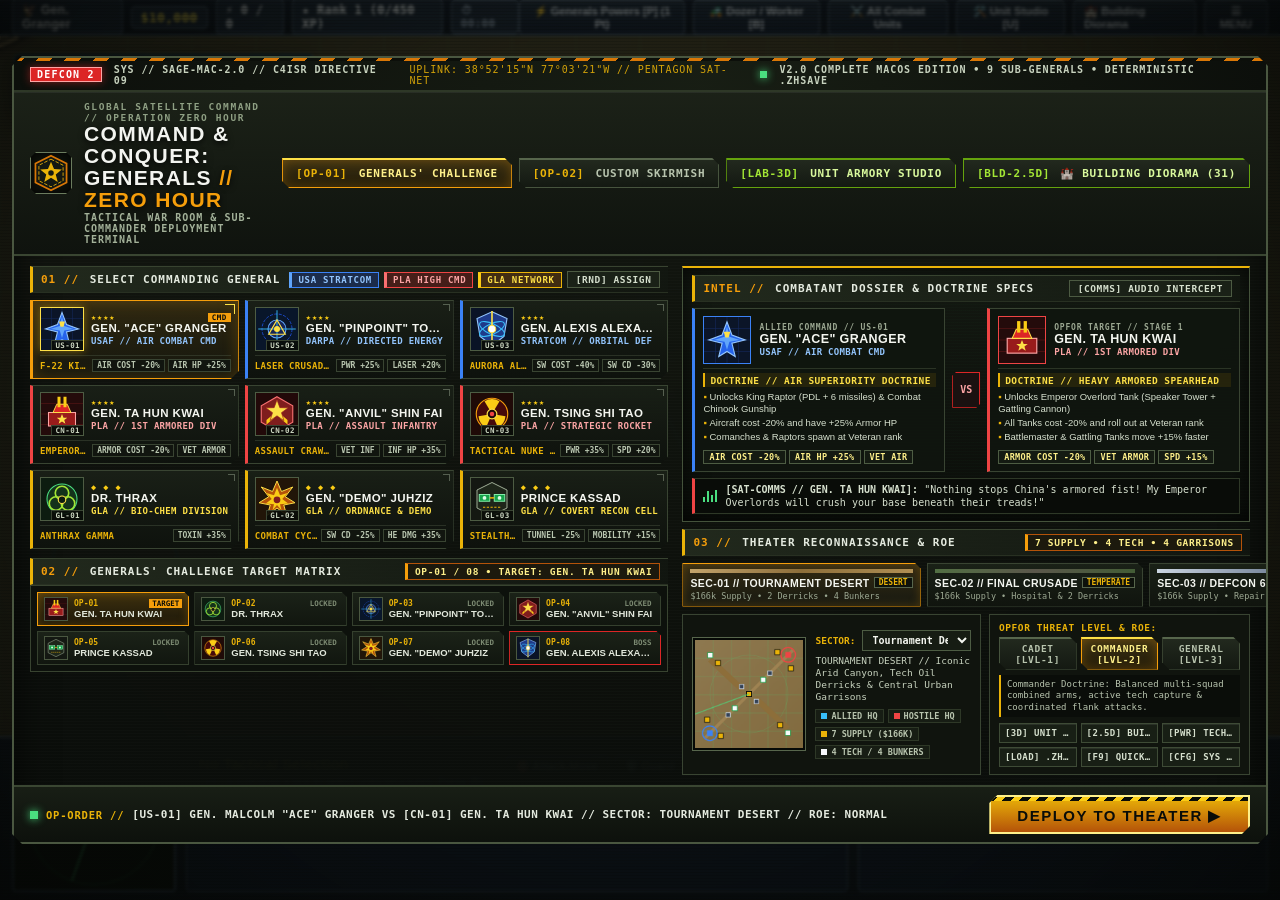
==== commit e3395d72: "feat: integrate all deep-engineered 3D Ligne-Claire units, 3D Unit Design Studio, updated USA buildi" ====
--- a/C&C Generals Zero Hour.app/Contents/Resources/index.html
+++ b/C&C Generals Zero Hour.app/Contents/Resources/index.html
@@ -15,6 +15,7 @@
       <div class="stat-pill" id="hud-credits">$10,000</div>
       <div class="stat-pill" id="hud-power">⚡ 0 / 0</div>
       <div class="stat-pill" id="hud-rank">★ Rank 1 (0/450 XP)</div>
+      <div class="stat-pill" id="hud-match-clock" title="Elapsed Operation Time">⏱ 00:00</div>
       <div class="stat-pill" id="hud-tunnel-status" style="display:none; color:#fde047;">🕳️ Tunnel Garrison: 0/10</div>
     </div>
 
@@ -22,12 +23,18 @@
       <button class="hud-btn" id="btn-generals-powers" title="Unlock &amp; Deploy Generals Powers (Shortcut: P)">
         ⚡ Generals Powers [P] (1 Pt)
       </button>
-      <button class="hud-btn" id="btn-select-builder" title="Select Construction Dozer or GLA Worker (Shortcut: B)">
+      <button class="hud-btn" id="btn-select-builder" title="Cycle Idle/Active Construction Dozers or GLA Workers (Shortcut: B)">
         🚜 Dozer / Worker [B]
       </button>
       <button class="hud-btn" id="btn-select-combat" title="Select all combat units on the battlefield [Q]">
         ⚔️ All Combat Units
       </button>
+      <button class="hud-btn" id="btn-hud-unit-studio" title="Open Interactive 3D/2.5D Unit Design Studio (Shortcut: U)">
+        🛠️ Unit Studio [U]
+      </button>
+      <a class="hud-btn" id="btn-hud-building-diorama" href="usa-buildings-diorama.html" style="text-decoration:none;" title="Open Interactive Ligne-Claire Military Building Diorama (All 31 USA, China &amp; GLA Structures)">
+        🏰 Building Diorama
+      </a>
       <button class="hud-btn" id="btn-game-menu" title="Open Tactical Game Menu &amp; Settings [ESC]">
         ☰ MENU
       </button>
@@ -58,6 +65,11 @@
 
     <!-- Opposing Zero Hour General Live Taunt Transmission -->
     <div id="general-taunt-box" class="hidden">
+      <div class="taunt-comms-bar">
+        <span class="taunt-signal-dot"></span>
+        <span class="taunt-comms-label">INCOMING ENCRYPTED TRANSMISSION</span>
+        <span class="taunt-waveform" aria-hidden="true"><i></i><i></i><i></i><i></i></span>
+      </div>
       <div id="taunt-general-name">☣️ Dr. Thrax</div>
       <div id="taunt-general-text">"Take a deep breath, General!"</div>
     </div>
@@ -188,58 +200,152 @@
   <!-- ==================== START / GENERAL SELECTION MODAL ==================== -->
   <div id="start-modal" class="modal-backdrop" role="dialog" aria-modal="true" aria-label="Zero Hour Command Setup">
     <div class="modal-card start-modal-card">
-      <div class="modal-header">
-        <div>
-          <div class="zh-logo-title">Command &amp; Conquer: Generals – Zero Hour</div>
-          <div class="zh-logo-sub">v2.0 Complete macOS Edition • 9 Sub-Generals, Articulated 2.5D Rigs, Spatial Audio, Multi-Squad AI &amp; Deterministic .zhsave Persistence</div>
+      <!-- Top Hazard & Telemetry Strip -->
+      <div class="military-top-telemetry">
+        <div class="telemetry-left">
+          <span class="defcon-badge">DEFCON 2</span>
+          <span class="telemetry-code">SYS // SAGE-MAC-2.0 // C4ISR DIRECTIVE 09</span>
+          <span class="telemetry-coords">UPLINK: 38°52'15"N 77°03'21"W // PENTAGON SAT-NET</span>
+        </div>
+        <div class="telemetry-right">
+          <span class="telemetry-status-dot"></span>
+          <span class="telemetry-code">v2.0 Complete macOS Edition • 9 Sub-Generals • Deterministic .zhsave</span>
+        </div>
+      </div>
+
+      <div class="modal-header start-deck-header">
+        <div class="zh-brand-block">
+          <div class="zh-brand-insignia" aria-hidden="true">
+            <svg viewBox="0 0 44 44" width="38" height="38" class="zh-crest-svg">
+              <polygon points="22,2 40,11 40,33 22,42 4,33 4,11" fill="#141812" stroke="#d97706" stroke-width="2"/>
+              <polygon points="22,6 36,13 36,31 22,38 8,31 8,13" fill="none" stroke="#eab308" stroke-width="1" stroke-dasharray="4 2"/>
+              <polygon points="22,9 25.5,17.5 34.5,18 27.5,23.8 29.8,32.5 22,27.6 14.2,32.5 16.5,23.8 9.5,18 18.5,17.5" fill="#eab308"/>
+              <circle cx="22" cy="22" r="3.2" fill="#141812"/>
+            </svg>
+          </div>
+          <div class="zh-title-stack">
+            <div class="zh-kicker-line">GLOBAL SATELLITE COMMAND // OPERATION ZERO HOUR</div>
+            <div class="zh-logo-title">COMMAND &amp; CONQUER: GENERALS <span class="zh-title-accent">// ZERO HOUR</span></div>
+            <div class="zh-logo-sub">TACTICAL WAR ROOM &amp; SUB-COMMANDER DEPLOYMENT TERMINAL</div>
+          </div>
         </div>
         <div class="mode-tabs" id="mode-tabs">
-          <button class="mode-tab-btn active" data-mode="CHALLENGE">🏆 Generals' Challenge Campaign</button>
-          <button class="mode-tab-btn" data-mode="SKIRMISH">⚔️ Custom Skirmish Mode</button>
-        </div>
-      </div>
-
-      <div class="start-scroll-body">
-        <div class="section-label">1. Select Your Zero Hour Commander (USA / China / GLA)</div>
-        <div id="player-general-grid" class="general-grid"></div>
-
-        <!-- Generals' Challenge Gauntlet Ladder -->
-        <div id="challenge-section">
-          <div class="section-label">2. Generals' Challenge Gauntlet Progression</div>
-          <div id="challenge-ladder-preview"></div>
-        </div>
-
-        <!-- Skirmish Opponent Picker -->
-        <div id="ai-general-picker-wrap" style="display:none;">
-          <div class="section-label">2. Select Opposing AI General</div>
-          <div id="ai-general-grid" class="general-grid"></div>
-        </div>
-
-        <!-- Step 3: Theater Map Preview & AI Doctrine -->
-        <div class="section-label">3. Theater of Operations &amp; AI Doctrine</div>
-        <div class="theater-config-grid">
-          <div id="map-preview-card" class="map-preview-card">
-            <canvas id="map-preview-canvas" width="140" height="140"></canvas>
-            <div class="map-preview-details">
-              <div style="display:flex; align-items:center; gap:10px; margin-bottom:6px;">
-                <label for="map-selector" style="font-size:11px; font-weight:800; color:#94a3b8;">THEATER MAP:</label>
-                <select id="map-selector" class="map-select-dropdown"></select>
-              </div>
-              <div id="map-preview-meta" class="map-preview-meta">Select a theater to inspect supply depots, oil derricks, and garrison bunkers.</div>
-            </div>
-          </div>
-
-          <div class="doctrine-card">
-            <div style="font-size:11px; font-weight:800; color:#94a3b8; margin-bottom:6px;">AI DOCTRINE &amp; DIFFICULTY:</div>
-            <div id="difficulty-pills" class="difficulty-pills">
-              <button class="diff-btn" data-diff="EASY">Cadet (Easy)</button>
-              <button class="diff-btn active" data-diff="NORMAL">Commander (Normal)</button>
-              <button class="diff-btn" data-diff="HARD">Brutal General (Hard)</button>
-            </div>
-            <div class="start-utility-bar">
-              <button class="hud-btn" id="btn-open-powers-preview" type="button">⚡ Preview Generals Powers</button>
-              <button class="hud-btn" id="btn-import-save-menu" type="button">📂 Load .zhsave Snapshot</button>
-              <button class="hud-btn" id="btn-auto-sim" type="button" hidden>🤖 Auto-Sim</button>
+          <button class="mode-tab-btn active" data-mode="CHALLENGE">
+            <span class="tab-code">[OP-01]</span> GENERALS' CHALLENGE
+          </button>
+          <button class="mode-tab-btn" data-mode="SKIRMISH">
+            <span class="tab-code">[OP-02]</span> CUSTOM SKIRMISH
+          </button>
+          <button class="mode-tab-btn studio-tab-highlight" id="btn-open-unit-studio-top" type="button">
+            <span class="tab-code">[LAB-3D]</span> UNIT ARMORY STUDIO
+          </button>
+          <a class="mode-tab-btn studio-tab-highlight" id="btn-open-building-diorama-top" href="usa-buildings-diorama.html" style="text-decoration:none; display:inline-flex; align-items:center; gap:6px;">
+            <span class="tab-code">[BLD-2.5D]</span> 🏰 BUILDING DIORAMA (31)
+          </a>
+        </div>
+      </div>
+
+      <div class="start-scroll-body command-deck-body">
+        <!-- LEFT COLUMN: Commander Rosters & Challenge Gauntlet Progression -->
+        <div class="deck-col deck-col-rosters">
+          <div class="section-header-bar">
+            <div class="section-label"><span class="sec-idx">01 //</span> SELECT COMMANDING GENERAL</div>
+            <div class="faction-legend-strip">
+              <span class="faction-pill usa">USA STRATCOM</span>
+              <span class="faction-pill china">PLA HIGH CMD</span>
+              <span class="faction-pill gla">GLA NETWORK</span>
+              <button class="deck-mini-btn" id="btn-random-player-gen" type="button" title="Assign Random Commanding General">[RND] ASSIGN</button>
+            </div>
+          </div>
+          <div id="player-general-grid" class="general-grid"></div>
+
+          <!-- Generals' Challenge Gauntlet Ladder -->
+          <div id="challenge-section" class="deck-subpanel">
+            <div class="section-header-bar">
+              <div class="section-label"><span class="sec-idx">02 //</span> GENERALS' CHALLENGE TARGET MATRIX</div>
+              <span id="challenge-stage-badge" class="deck-status-pill">STAGE 1 / 8 • ACTIVE TARGET</span>
+            </div>
+            <div id="challenge-ladder-preview"></div>
+          </div>
+
+          <!-- Skirmish Opponent Picker -->
+          <div id="ai-general-picker-wrap" class="deck-subpanel" style="display:none;">
+            <div class="section-header-bar">
+              <div class="section-label"><span class="sec-idx">02 //</span> DESIGNATE OPPOSING COMMANDER</div>
+              <button class="deck-mini-btn" id="btn-random-ai-gen" type="button" title="Assign Random Opposing General">[RND] OPPONENT</button>
+            </div>
+            <div id="ai-general-grid" class="general-grid"></div>
+          </div>
+        </div>
+
+        <!-- RIGHT COLUMN: Live Commander VS Dossier, Visual Theater Cards & AI Doctrine -->
+        <div class="deck-col deck-col-briefing">
+          <!-- Commander VS Dossier Panel -->
+          <div id="commander-vs-dossier" class="commander-vs-dossier">
+            <div class="section-header-bar dossier-top-bar">
+              <div class="section-label"><span class="sec-idx">INTEL //</span> COMBATANT DOSSIER &amp; DOCTRINE SPECS</div>
+              <button class="deck-mini-btn" id="btn-dossier-taunt" type="button" title="Audition opponent General satellite transmission">[COMMS] AUDIO INTERCEPT</button>
+            </div>
+            <div id="dossier-matchup-strip" class="dossier-matchup-strip">
+              <div id="dossier-player-card" class="dossier-combatant-card player-side"></div>
+              <div class="dossier-vs-badge" aria-hidden="true">
+                <span class="vs-crosshair"></span>
+                <span class="vs-text">VS</span>
+              </div>
+              <div id="dossier-ai-card" class="dossier-combatant-card ai-side"></div>
+            </div>
+            <div id="dossier-taunt-banner" class="dossier-taunt-banner"></div>
+          </div>
+
+          <!-- Step 3: Theater Map Preview & AI Doctrine -->
+          <div class="section-header-bar">
+            <div class="section-label"><span class="sec-idx">03 //</span> THEATER RECONNAISSANCE &amp; ROE</div>
+            <span id="theater-telemetry-pill" class="deck-status-pill">7 SUPPLY • 4 TECH • 4 GARRISONS</span>
+          </div>
+
+          <!-- Clickable Visual Theater Map Cards -->
+          <div id="visual-map-cards" class="visual-map-cards"></div>
+
+          <div class="theater-config-grid">
+            <div id="map-preview-card" class="map-preview-card">
+              <div class="radar-frame-wrap">
+                <canvas id="map-preview-canvas" width="148" height="148"></canvas>
+                <div class="radar-corner-overlay" aria-hidden="true"></div>
+              </div>
+              <div class="map-preview-details">
+                <div class="map-selector-row">
+                  <label for="map-selector" class="map-selector-label">SECTOR:</label>
+                  <select id="map-selector" class="map-select-dropdown"></select>
+                </div>
+                <div id="map-preview-meta" class="map-preview-meta">Select a theater sector to inspect tactical topography, oil derricks, and urban bunkers.</div>
+                <div class="map-legend-pills">
+                  <span class="map-legend-item"><i class="legend-dot hq-p"></i>ALLIED HQ</span>
+                  <span class="map-legend-item"><i class="legend-dot hq-ai"></i>HOSTILE HQ</span>
+                  <span class="map-legend-item"><i class="legend-dot supply"></i>7 SUPPLY ($166K)</span>
+                  <span class="map-legend-item"><i class="legend-dot tech"></i>4 TECH / 4 BUNKERS</span>
+                </div>
+              </div>
+            </div>
+
+            <div class="doctrine-card">
+              <div class="doctrine-header-label">OPFOR THREAT LEVEL &amp; ROE:</div>
+              <div id="difficulty-pills" class="difficulty-pills">
+                <button class="diff-btn" data-diff="EASY">CADET [LVL-1]</button>
+                <button class="diff-btn active" data-diff="NORMAL">COMMANDER [LVL-2]</button>
+                <button class="diff-btn" data-diff="HARD">GENERAL [LVL-3]</button>
+              </div>
+              <div id="difficulty-intel-desc" class="difficulty-intel-desc">
+                Commander Doctrine: Balanced multi-squad combined arms, active tech capture &amp; coordinated flank attacks.
+              </div>
+              <div class="start-utility-bar">
+                <button class="hud-btn" id="btn-open-unit-studio" type="button">[3D] UNIT ARMORY</button>
+                <a class="hud-btn" id="btn-open-building-diorama" href="usa-buildings-diorama.html" style="text-decoration:none; text-align:center;">[2.5D] BUILDINGS</a>
+                <button class="hud-btn" id="btn-open-powers-preview" type="button">[PWR] TECH TREE</button>
+                <button class="hud-btn" id="btn-import-save-menu" type="button">[LOAD] .ZHSAVE</button>
+                <button class="hud-btn" id="btn-quick-load-menu" type="button">[F9] QUICKSAVE</button>
+                <button class="hud-btn" id="btn-start-settings" type="button">[CFG] SYS OPTIONS</button>
+                <button class="hud-btn" id="btn-auto-sim" type="button" hidden>[SIM] AUTO-PLAY</button>
+              </div>
             </div>
           </div>
         </div>
@@ -247,8 +353,211 @@
 
       <!-- Sticky Launch Footer -->
       <div class="match-settings-row start-launch-footer">
-        <div id="start-matchup-summary" class="start-matchup-summary">Ready to deploy to Theater of Operations</div>
-        <button class="launch-btn" id="btn-launch-operation">LAUNCH ZERO HOUR ▶</button>
+        <div class="launch-summary-wrap">
+          <span class="launch-ready-beacon" aria-hidden="true"></span>
+          <div class="launch-order-prefix">OP-ORDER //</div>
+          <div id="start-matchup-summary" class="start-matchup-summary">Ready to deploy to Theater of Operations</div>
+        </div>
+        <button class="launch-btn" id="btn-launch-operation">
+          <span class="launch-hazard-strip" aria-hidden="true"></span>
+          <span class="launch-btn-text">DEPLOY TO THEATER ▶</span>
+        </button>
+      </div>
+    </div>
+  </div>
+
+  <!-- ==================== INTERACTIVE 3D/2.5D UNIT DESIGN STUDIO MODAL ==================== -->
+  <div id="unit-studio-modal" class="modal-backdrop hidden" role="dialog" aria-modal="true" aria-label="3D Unit Design Studio">
+    <div class="modal-card unit-studio-card">
+      <!-- Top Studio Command Header -->
+      <div class="modal-header studio-header-bar">
+        <div class="studio-header-left">
+          <div class="studio-unit-kicker-row">
+            <span class="studio-kicker-badge">3D UNIT DESIGN STUDIO</span>
+            <div class="studio-stepper-btns">
+              <button class="studio-step-btn" id="btn-studio-prev-unit" type="button" title="Previous Unit">◀ Prev</button>
+              <button class="studio-step-btn" id="btn-studio-next-unit" type="button" title="Next Unit">Next ▶</button>
+            </div>
+            <div id="studio-unit-stats-strip" class="studio-unit-stats-strip"></div>
+          </div>
+          <div class="zh-logo-title" id="studio-unit-header-title">USA - M1A9 CRUSADER TANK</div>
+          <div class="zh-logo-sub" id="studio-unit-header-sub">Interactive 3D/2.5D Unit Design Workbench • Live Parametric Geometry, Reference Blueprint &amp; Battlefield Sync</div>
+        </div>
+        <div class="studio-header-actions">
+          <div class="studio-progress-box">
+            <span id="studio-upgrade-progress" class="studio-progress-text">2 / 33 Units Upgraded (HD 3D)</span>
+            <div class="studio-progress-track"><div id="studio-upgrade-bar" class="studio-progress-fill" style="width: 12%;"></div></div>
+          </div>
+          <button class="hud-btn studio-deploy-btn" id="btn-studio-test-battlefield" type="button">⚔️ Test Squad on Battlefield</button>
+          <button class="hud-btn studio-close-btn" id="btn-close-unit-studio" type="button">✕ Close [U]</button>
+        </div>
+      </div>
+
+      <div class="studio-layout-grid">
+        <!-- LEFT COLUMN: Unit-by-Unit Roster & Filter -->
+        <aside class="studio-roster-panel">
+          <div class="studio-panel-header">
+            <div class="studio-panel-title-row">
+              <span class="section-label">1. Unit Armory Roster</span>
+            </div>
+            <div class="studio-faction-tabs">
+              <button class="studio-fac-tab active" type="button" data-studio-faction="ALL">All</button>
+              <button class="studio-fac-tab" type="button" data-studio-faction="BESPOKE">★ 3D</button>
+              <button class="studio-fac-tab" type="button" data-studio-faction="USA">🦅 USA</button>
+              <button class="studio-fac-tab" type="button" data-studio-faction="CHINA">🐉 CHN</button>
+              <button class="studio-fac-tab" type="button" data-studio-faction="GLA">🦂 GLA</button>
+            </div>
+            <div class="studio-search-wrap">
+              <input type="search" id="studio-unit-search" class="studio-search-input" placeholder="🔍 Search unit (Crusader, Paladin...)" />
+            </div>
+          </div>
+          <div id="studio-unit-list" class="studio-unit-list"></div>
+        </aside>
+
+        <!-- CENTER COLUMN: Interactive 3D Showroom Turntable + Reference Blueprint + RTS Preview -->
+        <section class="studio-workbench-panel">
+          <!-- Top Viewport Toolbar -->
+          <div class="studio-toolbar-strip">
+            <div class="studio-view-pills" role="group" aria-label="Viewport Mode">
+              <button type="button" class="studio-mode-pill active" data-view-mode="ISO_3D">📐 3D Showroom</button>
+              <button type="button" class="studio-mode-pill" data-view-mode="ALL_UNITS_SHEET">🗂️ All-Units Sheet</button>
+              <button type="button" class="studio-mode-pill" data-view-mode="REF_COMPARE">🖼️ Ref vs 3D Split</button>
+              <button type="button" class="studio-mode-pill" data-view-mode="SPLIT_COMPARE">⚖️ Old vs New</button>
+              <button type="button" class="studio-mode-pill" data-view-mode="TACTICAL_25D">🗺️ 2.5D Game Cam</button>
+              <button type="button" class="studio-mode-pill" data-view-mode="TOP_ORTHO">⬇️ Top Ortho</button>
+            </div>
+            <!-- Hidden select kept synced for compatibility -->
+            <select id="studio-view-mode" class="map-select-dropdown" style="display:none;">
+              <option value="ISO_3D" selected>3D Isometric Showroom (Ref Angle)</option>
+              <option value="ALL_UNITS_SHEET">All-Units Ligne-Claire Diorama Sheet</option>
+              <option value="REF_COMPARE">Split: Reference Image vs. 3D Model</option>
+              <option value="SPLIT_COMPARE">Split: Legacy Box vs. Bespoke 3D</option>
+              <option value="TACTICAL_25D">Battlefield 2.5D Projection</option>
+              <option value="TOP_ORTHO">Top-Down Orthographic</option>
+            </select>
+
+            <div class="studio-toolbar-right">
+              <label class="studio-tool-item">
+                <span>BG:</span>
+                <select id="studio-backdrop-mode" class="studio-compact-select">
+                  <option value="DIORAMA_CREAM" selected>🎨 Diorama Cream (Sheet)</option>
+                  <option value="UNTITLED_BLUE">🟦 Royal Blue (Ref)</option>
+                  <option value="DESERT">🏜️ Desert Sand</option>
+                  <option value="GRASS">🌲 Temperate</option>
+                  <option value="GRID_DARK">⬛ CAD Grid</option>
+                </select>
+              </label>
+              <label class="studio-tool-item">
+                <span>State:</span>
+                <select id="studio-damage-state" class="studio-compact-select">
+                  <option value="PRISTINE" selected>100% Pristine</option>
+                  <option value="DAMAGED">42% Damaged</option>
+                  <option value="CRITICAL">18% Critical</option>
+                  <option value="UNMANNED">Unmanned</option>
+                </select>
+              </label>
+              <button class="hud-btn studio-fire-btn" id="btn-studio-fire" type="button">🔥 Fire Cannon</button>
+            </div>
+          </div>
+
+          <!-- Main 3D Turntable Stage -->
+          <div class="studio-canvas-wrap">
+            <canvas id="studio-main-canvas" width="720" height="390"></canvas>
+
+            <!-- Quick Angle Snap Pills (Top-Left Overlay) -->
+            <div class="studio-angle-snap-bar">
+              <span class="studio-snap-label">Snap Angle:</span>
+              <button type="button" class="studio-snap-btn active" data-snap-yaw="139" data-snap-turret="0">139° Ref</button>
+              <button type="button" class="studio-snap-btn" data-snap-yaw="45" data-snap-turret="0">45° Front-R</button>
+              <button type="button" class="studio-snap-btn" data-snap-yaw="180" data-snap-turret="0">180° Side</button>
+              <button type="button" class="studio-snap-btn" data-snap-yaw="315" data-snap-turret="25">315° Rear</button>
+            </div>
+
+            <div class="studio-canvas-overlay-hint">
+              🖱️ Drag to orbit 3D hull &amp; pitch • Scroll to zoom • Enable "Mouse Aim" to track &amp; click-fire
+            </div>
+          </div>
+
+          <!-- Turntable Sliders & Animation Toggles -->
+          <div class="studio-turntable-controls">
+            <div class="studio-sliders-group">
+              <label class="studio-slider-pill">
+                <div class="studio-slider-top"><span>Zoom</span><strong id="studio-zoom-val">4.6×</strong></div>
+                <input type="range" id="studio-zoom-slider" min="1.4" max="7.5" step="0.1" value="4.6" />
+              </label>
+              <label class="studio-slider-pill">
+                <div class="studio-slider-top"><span>Hull Yaw</span><strong id="studio-hull-angle-val">139°</strong></div>
+                <input type="range" id="studio-hull-angle" min="0" max="359" step="1" value="139" />
+              </label>
+              <label class="studio-slider-pill">
+                <div class="studio-slider-top"><span>Turret Slew</span><strong id="studio-turret-angle-val">0°</strong></div>
+                <input type="range" id="studio-turret-angle" min="-180" max="180" step="1" value="0" />
+              </label>
+            </div>
+            <div class="studio-toggle-pills">
+              <label class="studio-check-pill"><input type="checkbox" id="studio-chk-autospin" /> <span>🔄 Auto-Orbit</span></label>
+              <label class="studio-check-pill"><input type="checkbox" id="studio-chk-mouseaim" /> <span>🎯 Mouse Aim</span></label>
+              <label class="studio-check-pill"><input type="checkbox" id="studio-chk-drivetracks" checked /> <span>⚙️ Tracks</span></label>
+            </div>
+          </div>
+
+          <!-- Bottom Row: Reference Image Blueprint + Live RTS Scale Squad Preview -->
+          <div class="studio-bottom-comparison-grid">
+            <div class="studio-ref-card">
+              <div class="studio-subcard-header">
+                <span id="studio-ref-caption">Reference: USA - M1A2 CRUSADER (LIGNE-CLAIRE DIORAMA)</span>
+                <div class="studio-ref-btn-group">
+                  <button class="studio-mini-action-btn" id="btn-studio-compare-ref" type="button" title="Compare Reference Side-by-Side on Main Canvas">🔀 Split View</button>
+                  <button class="studio-mini-action-btn" id="btn-studio-upload-ref" type="button">📂 Load Ref</button>
+                  <input type="file" id="studio-ref-file-input" accept="image/*" style="display:none;" />
+                </div>
+              </div>
+              <div class="studio-ref-body">
+                <div class="studio-ref-img-wrap" id="studio-ref-click-preview" title="Click to toggle Side-by-Side Reference Split View">
+                  <img id="studio-ref-img" src="assets/refs/usa_crusader_diorama_ref.png" alt="Unit Reference Blueprint" />
+                </div>
+                <div class="studio-ref-tags" id="studio-ref-tags">
+                  <span>✓ Ligne-Claire #26201b Ink</span>
+                  <span>✓ 6 Road Wheels + Tracks</span>
+                  <span>✓ Pintle .50 Cal MG</span>
+                  <span>✓ Bore Evacuator + Muzzle</span>
+                  <span>✓ Cel-Shaded Desert Armor</span>
+                </div>
+              </div>
+            </div>
+
+            <div class="studio-squad-card">
+              <div class="studio-subcard-header">
+                <span>Live RTS Battlefield Scale Preview</span>
+                <span class="studio-subcard-tag">1.0× • 1.35× • 1.75×</span>
+              </div>
+              <div class="studio-squad-canvas-wrap">
+                <canvas id="studio-squad-canvas" width="360" height="106"></canvas>
+              </div>
+            </div>
+          </div>
+        </section>
+
+        <!-- RIGHT COLUMN: Parametric Geometry, Armor Palette & Sub-Component Inspector -->
+        <aside class="studio-inspector-panel">
+          <div class="studio-panel-header">
+            <div class="studio-inspector-top-row">
+              <span class="section-label">3. Parametric CAD Inspector</span>
+              <div class="studio-inspector-actions">
+                <button class="studio-mini-action-btn" id="btn-studio-reset" type="button" title="Reset unit parameters to default">↺ Reset</button>
+                <button class="studio-mini-action-btn" id="btn-studio-export" type="button" title="Copy unit parameter JSON to clipboard">📋 Copy JSON</button>
+              </div>
+            </div>
+            <select id="studio-preset-select" class="studio-preset-dropdown"></select>
+            <div class="studio-inspector-tabs" id="studio-inspector-tabs">
+              <button type="button" class="studio-insp-tab active" data-insp-tab="ALL">All</button>
+              <button type="button" class="studio-insp-tab" data-insp-tab="GEOMETRY">📐 3D Hull</button>
+              <button type="button" class="studio-insp-tab" data-insp-tab="COLORS">🎨 Palette</button>
+              <button type="button" class="studio-insp-tab" data-insp-tab="DETAILS">🔧 Parts</button>
+            </div>
+          </div>
+          <div id="studio-inspector-body" class="studio-inspector-body"></div>
+        </aside>
       </div>
     </div>
   </div>
@@ -290,11 +599,13 @@
   <script src="js/data.js"></script>
   <script src="js/spatial.js"></script>
   <script src="js/nav.js"></script>
+  <script src="js/unit_models.js"></script>
   <script src="js/vfx.js"></script>
   <script src="js/audio.js"></script>
   <script src="js/engine.js"></script>
   <script src="js/ai.js"></script>
   <script src="js/simulator.js"></script>
+  <script src="js/unit_studio.js"></script>
   <script src="js/ui.js"></script>
 </body>
 </html>
--- a/C&C Generals Zero Hour.app/Contents/Resources/css/style.css
+++ b/C&C Generals Zero Hour.app/Contents/Resources/css/style.css
@@ -6,6 +6,8 @@
 :root {
   --top-bar-h: 36px;
   --cmd-bar-h: 184px;
+  --hud-top-h: 36px;
+  --hud-bottom-h: 184px;
   --ui-scale: 1;
   --bg-dark: #070b14;
   --panel-bg: rgba(15, 23, 42, 0.94);
@@ -164,9 +166,40 @@
   font-size: 13px;
 }
 
-#hud-power, #hud-rank {
+#hud-power, #hud-rank, #hud-match-clock {
+  position: relative;
+  overflow: hidden;
   font-family: var(--font-mono);
   font-variant-numeric: tabular-nums;
+}
+
+#hud-power::after {
+  content: '';
+  position: absolute;
+  left: 0;
+  bottom: 0;
+  height: 2px;
+  width: var(--power-pct, 0%);
+  background: var(--power-bar-color, #22c55e);
+  transition: width 0.2s ease, background-color 0.2s ease;
+  pointer-events: none;
+}
+
+#hud-rank::after {
+  content: '';
+  position: absolute;
+  left: 0;
+  bottom: 0;
+  height: 2px;
+  width: var(--rank-xp-pct, 0%);
+  background: linear-gradient(90deg, #eab308, #fde047);
+  transition: width 0.2s ease;
+  pointer-events: none;
+}
+
+#hud-match-clock {
+  color: #94a3b8;
+  font-size: 11px;
 }
 
 .hud-btn {
@@ -336,13 +369,15 @@
   box-shadow: 0 0 12px rgba(250, 204, 21, 0.6);
 }
 
-.power-strip-icon {
+.power-strip-icon,
+.power-icon {
   font-size: 18px;
   line-height: 1;
   z-index: 2;
 }
 
-.power-strip-cd {
+.power-strip-cd,
+.power-cd {
   font-size: 9px;
   font-family: var(--font-mono);
   font-variant-numeric: tabular-nums;
@@ -399,7 +434,7 @@
   position: fixed;
   bottom: calc(var(--cmd-bar-h) + 10px);
   right: 16px;
-  width: 268px;
+  width: 280px;
   background: linear-gradient(180deg, rgba(15, 23, 42, 0.97), rgba(7, 11, 20, 0.97));
   border: 1px solid var(--accent-cyan);
   border-radius: 6px;
@@ -409,7 +444,8 @@
   box-shadow: 0 10px 28px rgba(0, 0, 0, 0.75);
 }
 
-.tt-header {
+.tt-header,
+.tip-header {
   display: flex;
   justify-content: space-between;
   align-items: center;
@@ -417,14 +453,16 @@
   margin-bottom: 4px;
 }
 
-.tt-title {
+.tt-title,
+.tip-title {
   font-family: var(--font-display);
   font-size: 13px;
   font-weight: 800;
   color: #fde047;
 }
 
-.tt-hotkey {
+.tt-hotkey,
+.tip-hotkey {
   font-family: var(--font-mono);
   font-size: 10px;
   color: #38bdf8;
@@ -433,7 +471,8 @@
   border-radius: 3px;
 }
 
-.tt-cost-row {
+.tt-cost-row,
+.tip-meta {
   display: flex;
   flex-wrap: wrap;
   gap: 8px;
@@ -444,11 +483,16 @@
   margin-bottom: 6px;
 }
 
-.tt-stats-row {
+.tt-stats-row,
+.tip-stats {
   display: flex;
   flex-wrap: wrap;
   gap: 5px;
-  margin-bottom: 6px;
+  margin-top: 5px;
+  margin-bottom: 4px;
+  font-family: var(--font-mono);
+  font-size: 10px;
+  color: #93c5fd;
 }
 
 .tt-stat-pill {
@@ -461,13 +505,15 @@
   color: #cbd5e1;
 }
 
-.tt-desc {
+.tt-desc,
+.tip-desc {
   font-size: 11px;
   color: #cbd5e1;
   line-height: 1.35;
 }
 
-.tt-prereq {
+.tt-prereq,
+.tip-prereq {
   margin-top: 6px;
   padding-top: 5px;
   border-top: 1px solid rgba(239, 68, 68, 0.35);
@@ -480,14 +526,72 @@
   position: fixed;
   top: calc(var(--top-bar-h) + 52px);
   left: 16px;
-  max-width: 400px;
-  background: linear-gradient(135deg, rgba(30, 41, 59, 0.95), rgba(15, 23, 42, 0.95));
+  max-width: 410px;
+  background:
+    repeating-linear-gradient(
+      0deg,
+      rgba(56, 189, 248, 0.03) 0px,
+      rgba(56, 189, 248, 0.03) 1px,
+      transparent 1px,
+      transparent 3px
+    ),
+    linear-gradient(135deg, rgba(15, 23, 42, 0.96), rgba(9, 14, 26, 0.96));
   border: 1px solid var(--accent-gold);
   border-left: 5px solid var(--accent-gold);
   padding: 9px 13px;
   border-radius: 6px;
   z-index: 19;
-  box-shadow: 0 8px 24px rgba(0, 0, 0, 0.6);
+  box-shadow: 0 8px 24px rgba(0, 0, 0, 0.68), inset 0 0 14px rgba(234, 179, 8, 0.08);
+}
+
+.taunt-comms-bar {
+  display: flex;
+  align-items: center;
+  gap: 6px;
+  margin-bottom: 4px;
+  font-family: var(--font-mono);
+  font-size: 9px;
+  letter-spacing: 0.7px;
+  color: #38bdf8;
+}
+
+.taunt-signal-dot {
+  width: 6px;
+  height: 6px;
+  border-radius: 50%;
+  background: #ef4444;
+  box-shadow: 0 0 6px #ef4444;
+  animation: tauntSignalBlink 1s infinite ease-in-out;
+}
+
+.taunt-waveform {
+  margin-left: auto;
+  display: inline-flex;
+  align-items: flex-end;
+  gap: 2px;
+  height: 10px;
+}
+
+.taunt-waveform i {
+  display: inline-block;
+  width: 2px;
+  height: 8px;
+  background: #38bdf8;
+  animation: tauntWaveBar 0.65s infinite ease-in-out alternate;
+}
+
+.taunt-waveform i:nth-child(2) { animation-delay: 0.15s; height: 5px; }
+.taunt-waveform i:nth-child(3) { animation-delay: 0.3s; height: 10px; }
+.taunt-waveform i:nth-child(4) { animation-delay: 0.45s; height: 6px; }
+
+@keyframes tauntSignalBlink {
+  0%, 100% { opacity: 1; }
+  50% { opacity: 0.3; }
+}
+
+@keyframes tauntWaveBar {
+  0% { transform: scaleY(0.35); }
+  100% { transform: scaleY(1); }
 }
 
 #taunt-general-name {
@@ -619,15 +723,25 @@
   background: #1e3a5f;
 }
 
-.unit-group-hp {
+.unit-group-chip.active-subgroup {
+  border-color: var(--accent-cyan);
+  background: rgba(14, 116, 144, 0.45);
+  box-shadow: 0 0 8px rgba(56, 189, 248, 0.35);
+}
+
+.unit-group-hp,
+.chip-hp-bar {
   width: 28px;
   height: 3px;
   background: #1e293b;
   border-radius: 2px;
   overflow: hidden;
-}
-
-.unit-group-hp-fill {
+  display: inline-block;
+}
+
+.unit-group-hp-fill,
+.chip-hp-fill {
+  display: block;
   height: 100%;
   background: #22c55e;
 }
@@ -705,6 +819,7 @@
   display: flex;
   gap: 4px;
   min-height: 0;
+  overflow-x: auto;
 }
 
 .command-card-tabs:empty {
@@ -712,20 +827,43 @@
 }
 
 .cmd-tab-pill {
-  font-size: 10px;
-  font-weight: 800;
+  font-size: 9.5px;
+  font-weight: 800;
+  font-family: var(--font-mono);
   text-transform: uppercase;
-  letter-spacing: 0.4px;
-  padding: 2px 8px;
+  letter-spacing: 0.35px;
+  padding: 2px 6px;
   border-radius: 3px;
-  background: rgba(30, 41, 59, 0.8);
+  background: rgba(30, 41, 59, 0.85);
   border: 1px solid #475569;
-  color: #94a3b8;
+  color: #cbd5e1;
+  cursor: pointer;
+  display: inline-flex;
+  align-items: center;
+  gap: 3px;
+  white-space: nowrap;
+  transition: all 0.12s ease;
+}
+
+.cmd-tab-pill:hover {
+  border-color: var(--accent-cyan);
+  color: #ffffff;
+  background: #1e3a5f;
 }
 
 .cmd-tab-pill.active {
   color: #fde047;
   border-color: var(--accent-gold);
+  background: rgba(113, 63, 18, 0.45);
+}
+
+.cmd-tab-pill .tab-q-badge {
+  background: #38bdf8;
+  color: #090d16;
+  font-size: 8.5px;
+  font-weight: 900;
+  padding: 0 3px;
+  border-radius: 2px;
 }
 
 #command-card-grid {
@@ -795,6 +933,23 @@
   font-family: var(--font-mono);
   color: #94a3b8;
   z-index: 2;
+}
+
+.cmd-role-badge {
+  position: absolute;
+  bottom: 2px;
+  right: 3px;
+  font-size: 7.5px;
+  font-family: var(--font-mono);
+  font-weight: 800;
+  letter-spacing: 0.2px;
+  padding: 0 3px;
+  border-radius: 2px;
+  background: rgba(15, 23, 42, 0.85);
+  color: #93c5fd;
+  border: 1px solid rgba(56, 189, 248, 0.35);
+  z-index: 2;
+  pointer-events: none;
 }
 
 .cmd-queue-badge {
@@ -865,20 +1020,28 @@
 .modal-backdrop {
   position: fixed;
   inset: 0;
-  background: rgba(4, 7, 15, 0.88);
-  backdrop-filter: blur(6px);
+  background: rgba(6, 8, 6, 0.88);
+  backdrop-filter: blur(5px);
   display: flex;
   align-items: center;
   justify-content: center;
   z-index: 50;
-  padding: 16px;
+  padding: 10px 14px;
+}
+
+#start-modal.modal-backdrop {
+  padding: 8px 12px;
+  background:
+    radial-gradient(circle at 50% 45%, rgba(16, 22, 14, 0.38) 0%, rgba(5, 7, 5, 0.86) 100%),
+    repeating-linear-gradient(0deg, rgba(0, 0, 0, 0.18) 0px, rgba(0, 0, 0, 0.18) 1px, transparent 1px, transparent 3px);
+  backdrop-filter: blur(1.5px);
 }
 
 .modal-card {
-  background: linear-gradient(180deg, #0f172a, #090d16);
-  border: 2px solid #475569;
-  box-shadow: 0 20px 50px rgba(0, 0, 0, 0.85), inset 0 1px 0 rgba(255, 255, 255, 0.08);
-  border-radius: 8px;
+  background: linear-gradient(180deg, #141913, #0b0e0a);
+  border: 2px solid #3d4a36;
+  box-shadow: 0 24px 60px rgba(0, 0, 0, 0.92), inset 0 1px 0 rgba(255, 255, 255, 0.08);
+  border-radius: 2px;
   width: 100%;
   max-width: 1120px;
   max-height: 92vh;
@@ -887,275 +1050,1197 @@
 }
 
 .start-modal-card {
+  position: relative;
   display: flex;
   flex-direction: column;
   overflow: hidden;
-  padding: 18px 22px;
-}
-
+  max-width: 1420px;
+  width: 100%;
+  max-height: 97vh;
+  padding: 0;
+  border-radius: 0;
+  background:
+    repeating-linear-gradient(0deg, rgba(255, 255, 255, 0.012) 0px, rgba(255, 255, 255, 0.012) 1px, transparent 1px, transparent 3px),
+    linear-gradient(180deg, rgba(18, 22, 16, 0.95) 0%, rgba(10, 13, 10, 0.97) 100%);
+  border: 2px solid #4a5740;
+  box-shadow:
+    0 28px 80px rgba(0, 0, 0, 0.96),
+    0 0 0 1px #090b08,
+    inset 0 0 40px rgba(0, 0, 0, 0.75);
+  clip-path: polygon(
+    0 10px, 10px 0,
+    calc(100% - 10px) 0, 100% 10px,
+    100% calc(100% - 10px), calc(100% - 10px) 100%,
+    10px 100%, 0 calc(100% - 10px)
+  );
+}
+
+/* Top Military C4ISR Telemetry & Hazard Bar */
+.military-top-telemetry {
+  display: flex;
+  align-items: center;
+  justify-content: space-between;
+  gap: 12px;
+  padding: 4px 16px;
+  background:
+    linear-gradient(90deg, rgba(12, 15, 11, 0.96) 0%, rgba(24, 30, 20, 0.94) 55%, rgba(12, 15, 11, 0.96) 100%);
+  border-bottom: 2px solid #2e3827;
+  position: relative;
+  font-family: var(--font-mono);
+  font-size: 10px;
+  letter-spacing: 0.9px;
+  color: #9ca892;
+  text-transform: uppercase;
+}
+
+.military-top-telemetry::before {
+  content: "";
+  position: absolute;
+  top: 0;
+  left: 0;
+  right: 0;
+  height: 3px;
+  background: repeating-linear-gradient(
+    -45deg,
+    #d97706 0px,
+    #d97706 10px,
+    #0c0f0a 10px,
+    #0c0f0a 20px
+  );
+}
+
+.telemetry-left, .telemetry-right {
+  display: flex;
+  align-items: center;
+  gap: 12px;
+  margin-top: 2px;
+}
+
+.defcon-badge {
+  background: #dc2626;
+  color: #ffffff;
+  font-weight: 900;
+  padding: 1px 6px;
+  letter-spacing: 1.2px;
+  border: 1px solid #fca5a5;
+  box-shadow: 0 0 8px rgba(220, 38, 38, 0.55);
+}
+
+.telemetry-code {
+  color: #c7d2be;
+  font-weight: 700;
+}
+
+.telemetry-coords {
+  color: #eab308;
+  opacity: 0.88;
+}
+
+.telemetry-status-dot {
+  width: 7px;
+  height: 7px;
+  background: #4ade80;
+  box-shadow: 0 0 8px #4ade80;
+  display: inline-block;
+}
+
+/* Command Deck Header */
+.modal-header {
+  display: flex;
+  justify-content: space-between;
+  align-items: center;
+  border-bottom: 1px solid #394432;
+  padding-bottom: 10px;
+  margin-bottom: 10px;
+  gap: 12px;
+}
+
+.start-deck-header {
+  padding: 9px 16px;
+  margin-bottom: 0;
+  background:
+    linear-gradient(180deg, rgba(28, 34, 24, 0.95) 0%, rgba(15, 19, 14, 0.98) 100%);
+  border-bottom: 2px solid #3a4632;
+  box-shadow: inset 0 1px 0 rgba(255, 255, 255, 0.06);
+}
+
+.zh-brand-block {
+  display: flex;
+  align-items: center;
+  gap: 12px;
+}
+
+.zh-brand-insignia {
+  width: 42px;
+  height: 42px;
+  background: #0d110b;
+  border: 1px solid #6b7c5e;
+  display: flex;
+  align-items: center;
+  justify-content: center;
+  box-shadow: inset 0 0 10px rgba(0, 0, 0, 0.9), 0 0 12px rgba(217, 119, 6, 0.25);
+  flex-shrink: 0;
+  clip-path: polygon(6px 0, calc(100% - 6px) 0, 100% 6px, 100% calc(100% - 6px), calc(100% - 6px) 100%, 6px 100%, 0 calc(100% - 6px), 0 6px);
+}
+
+.zh-title-stack {
+  display: flex;
+  flex-direction: column;
+}
+
+.zh-kicker-line {
+  font-family: var(--font-mono);
+  font-size: 9.5px;
+  font-weight: 800;
+  letter-spacing: 1.6px;
+  color: #8fa084;
+  text-transform: uppercase;
+}
+
+.zh-logo-title {
+  font-family: Impact, "Arial Black", var(--font-display);
+  font-size: 21px;
+  font-weight: 900;
+  letter-spacing: 1.4px;
+  color: #f3f4f0;
+  text-transform: uppercase;
+  line-height: 1.05;
+  text-shadow: 0 2px 6px rgba(0, 0, 0, 0.9);
+}
+
+.zh-title-accent {
+  color: #f59e0b;
+}
+
+.zh-logo-sub {
+  font-family: var(--font-mono);
+  font-size: 10px;
+  font-weight: 700;
+  letter-spacing: 1px;
+  color: #a3b199;
+  margin-top: 1px;
+}
+
+/* Mode Selector Hardware Switches */
+.mode-tabs {
+  display: flex;
+  gap: 7px;
+  flex-shrink: 0;
+}
+
+.mode-tab-btn, .diff-btn {
+  position: relative;
+  background: linear-gradient(180deg, #22291e 0%, #141912 100%);
+  color: #b8c4ae;
+  border: 1px solid #47543e;
+  border-top: 2px solid #57664c;
+  padding: 7px 13px;
+  border-radius: 0;
+  font-family: var(--font-mono);
+  font-weight: 800;
+  font-size: 11px;
+  letter-spacing: 0.7px;
+  text-transform: uppercase;
+  cursor: pointer;
+  transition: all 0.12s ease;
+  clip-path: polygon(0 0, calc(100% - 7px) 0, 100% 7px, 100% 100%, 7px 100%, 0 calc(100% - 7px));
+}
+
+.tab-code {
+  color: #eab308;
+  margin-right: 4px;
+  font-weight: 900;
+}
+
+.mode-tab-btn:hover, .diff-btn:hover {
+  border-color: #eab308;
+  color: #ffffff;
+  background: linear-gradient(180deg, #2b3425 0%, #1a2117 100%);
+}
+
+.mode-tab-btn.active, .diff-btn.active {
+  background: linear-gradient(180deg, #3b3012 0%, #211b09 100%);
+  color: #fef08a;
+  border-color: #f59e0b;
+  border-top: 2px solid #fde047;
+  box-shadow: inset 0 0 12px rgba(245, 158, 11, 0.28), 0 0 10px rgba(245, 158, 11, 0.25);
+}
+
+.studio-tab-highlight {
+  border-color: #65a30d;
+  color: #d9f99d;
+}
+
+.studio-tab-highlight .tab-code {
+  color: #a3e635;
+}
+
+/* Main Two-Column War Room Body */
 .start-scroll-body {
   overflow-y: auto;
   flex: 1;
-  padding-right: 4px;
-}
-
-.modal-header {
-  display: flex;
+  padding: 10px 16px;
+}
+
+.command-deck-body {
+  display: grid;
+  grid-template-columns: 1.08fr 0.96fr;
+  gap: 14px;
+  align-items: start;
+}
+
+.deck-col {
+  display: flex;
+  flex-direction: column;
+  gap: 7px;
+  min-width: 0;
+}
+
+.deck-subpanel {
+  margin-top: 2px;
+}
+
+/* Military Section Divider Bars */
+.section-header-bar {
+  display: flex;
+  align-items: center;
   justify-content: space-between;
-  align-items: center;
-  border-bottom: 1px solid #334155;
-  padding-bottom: 12px;
-  margin-bottom: 12px;
-  gap: 12px;
-}
-
-.zh-logo-title {
-  font-family: var(--font-display);
-  font-size: 22px;
+  gap: 8px;
+  padding: 4px 8px;
+  background: linear-gradient(90deg, rgba(35, 43, 30, 0.92) 0%, rgba(19, 24, 17, 0.65) 100%);
+  border-left: 3px solid #eab308;
+  border-top: 1px solid #384330;
+  border-bottom: 1px solid #283022;
+}
+
+.section-label {
+  font-family: var(--font-mono);
+  font-size: 11px;
   font-weight: 900;
-  letter-spacing: 0.9px;
+  text-transform: uppercase;
+  letter-spacing: 1px;
+  color: #e4eadf;
+  margin: 0;
+}
+
+.sec-idx {
+  color: #f59e0b;
+  margin-right: 3px;
+}
+
+.faction-legend-strip {
+  display: flex;
+  align-items: center;
+  gap: 5px;
+  flex-wrap: wrap;
+}
+
+.faction-pill {
+  font-family: var(--font-mono);
+  font-size: 9px;
+  font-weight: 900;
+  letter-spacing: 0.7px;
+  padding: 2px 6px;
+  border-radius: 0;
+  border: 1px solid transparent;
+  text-transform: uppercase;
+}
+
+.faction-pill.usa {
+  background: rgba(30, 58, 138, 0.45);
+  color: #93c5fd;
+  border-color: #3b82f6;
+  border-left: 3px solid #60a5fa;
+}
+
+.faction-pill.china {
+  background: rgba(127, 29, 29, 0.45);
+  color: #fca5a5;
+  border-color: #ef4444;
+  border-left: 3px solid #f87171;
+}
+
+.faction-pill.gla {
+  background: rgba(113, 63, 18, 0.48);
   color: #fde047;
+  border-color: #eab308;
+  border-left: 3px solid #facc15;
+}
+
+.deck-mini-btn {
+  background: #1a2117;
+  color: #d6e0ce;
+  border: 1px solid #4c5a42;
+  border-radius: 0;
+  padding: 2px 8px;
+  font-family: var(--font-mono);
+  font-size: 9.5px;
+  font-weight: 900;
+  letter-spacing: 0.6px;
   text-transform: uppercase;
-}
-
-.zh-logo-sub {
-  font-size: 12px;
-  color: #94a3b8;
-  margin-top: 2px;
-}
-
-.mode-tabs {
-  display: flex;
-  gap: 8px;
-}
-
-.mode-tab-btn, .diff-btn {
-  background: #1e293b;
-  color: #cbd5e1;
-  border: 1px solid #475569;
-  padding: 7px 14px;
-  border-radius: 5px;
-  font-weight: 800;
-  font-size: 12px;
   cursor: pointer;
-}
-
-.mode-tab-btn.active, .diff-btn.active {
-  background: #1d4ed8;
-  color: #ffffff;
-  border-color: #60a5fa;
-}
-
-.section-label {
-  font-family: var(--font-display);
-  font-size: 12px;
-  font-weight: 800;
-  text-transform: uppercase;
+  transition: all 0.12s ease;
+}
+
+.deck-mini-btn:hover {
+  border-color: #f59e0b;
+  color: #fef08a;
+  background: #2c2612;
+}
+
+.deck-status-pill {
+  font-family: var(--font-mono);
+  font-size: 9.5px;
+  font-weight: 900;
+  color: #fef08a;
+  background: #1c190d;
+  border: 1px solid #b45309;
+  border-left: 3px solid #f59e0b;
+  padding: 2px 7px;
+  border-radius: 0;
   letter-spacing: 0.7px;
-  color: #38bdf8;
-  margin: 10px 0 6px;
-}
-
+}
+
+/* 3x3 Faction Matrix Commander Dossier Tiles */
 .general-grid {
   display: grid;
   grid-template-columns: repeat(3, 1fr);
+  gap: 6px;
+}
+
+.general-card {
+  position: relative;
+  background:
+    linear-gradient(180deg, rgba(26, 32, 23, 0.94) 0%, rgba(14, 18, 13, 0.98) 100%);
+  border: 1px solid #394432;
+  border-radius: 0;
+  padding: 6px 7px;
+  cursor: pointer;
+  transition: all 0.12s ease;
+  overflow: hidden;
+  display: flex;
+  flex-direction: column;
+  gap: 4px;
+  clip-path: polygon(0 0, 100% 0, 100% calc(100% - 8px), calc(100% - 8px) 100%, 0 100%);
+}
+
+.general-card::after {
+  content: "";
+  position: absolute;
+  top: 3px;
+  right: 3px;
+  width: 6px;
+  height: 6px;
+  border-top: 1.5px solid rgba(163, 177, 153, 0.45);
+  border-right: 1.5px solid rgba(163, 177, 153, 0.45);
+  pointer-events: none;
+}
+
+.general-card:hover {
+  background: linear-gradient(180deg, rgba(38, 46, 33, 0.98) 0%, rgba(20, 25, 18, 0.99) 100%);
+  border-color: #eab308;
+}
+
+.general-card.selected {
+  background:
+    linear-gradient(180deg, rgba(52, 43, 16, 0.88) 0%, rgba(20, 22, 14, 0.98) 100%);
+  border-color: #f59e0b !important;
+  box-shadow: inset 0 0 16px rgba(245, 158, 11, 0.22), 0 0 10px rgba(0, 0, 0, 0.75);
+}
+
+.general-card.selected::after {
+  border-top-color: #fde047;
+  border-right-color: #fde047;
+  width: 9px;
+  height: 9px;
+}
+
+.gen-card-top {
+  display: flex;
+  align-items: center;
+  gap: 7px;
+}
+
+.gen-portrait-frame {
+  width: 44px;
+  height: 44px;
+  flex-shrink: 0;
+  background: #0b0e0a;
+  border: 1px solid #4d5c43;
+  position: relative;
+  display: flex;
+  align-items: center;
+  justify-content: center;
+  overflow: hidden;
+}
+
+.general-card.selected .gen-portrait-frame {
+  border-color: #fde047;
+  box-shadow: 0 0 8px rgba(234, 179, 8, 0.45);
+}
+
+.gen-portrait-svg {
+  width: 100%;
+  height: 100%;
+  display: block;
+}
+
+.gen-serial-tag {
+  position: absolute;
+  bottom: 0;
+  right: 0;
+  background: rgba(9, 12, 8, 0.92);
+  color: #cbd5c0;
+  font-family: var(--font-mono);
+  font-size: 7.5px;
+  font-weight: 900;
+  padding: 0 3px;
+  letter-spacing: 0.4px;
+  border-top: 1px solid #394432;
+  border-left: 1px solid #394432;
+}
+
+.gen-id-block {
+  min-width: 0;
+  flex: 1;
+}
+
+.gen-rank-row {
+  display: flex;
+  align-items: center;
+  justify-content: space-between;
+  gap: 4px;
+  font-family: var(--font-mono);
+  font-size: 8.5px;
+  font-weight: 900;
+  letter-spacing: 0.6px;
+  text-transform: uppercase;
+}
+
+.gen-stars {
+  color: #facc15;
+  letter-spacing: 1px;
+}
+
+.gen-active-stamp {
+  background: #f59e0b;
+  color: #090c08;
+  padding: 0 4px;
+  font-size: 7.5px;
+  font-weight: 900;
+  letter-spacing: 0.5px;
+}
+
+.gen-name {
+  font-family: var(--font-display);
+  font-size: 11.5px;
+  font-weight: 900;
+  color: #f4f6f0;
+  text-transform: uppercase;
+  letter-spacing: 0.4px;
+  line-height: 1.15;
+  white-space: nowrap;
+  overflow: hidden;
+  text-overflow: ellipsis;
+}
+
+.gen-title {
+  font-family: var(--font-mono);
+  font-size: 9px;
+  font-weight: 700;
+  letter-spacing: 0.3px;
+  text-transform: uppercase;
+  line-height: 1.15;
+  white-space: nowrap;
+  overflow: hidden;
+  text-overflow: ellipsis;
+}
+
+.gen-card-bottom {
+  display: flex;
+  align-items: center;
+  justify-content: space-between;
+  gap: 4px;
+  padding-top: 3px;
+  border-top: 1px solid rgba(73, 86, 64, 0.45);
+}
+
+.gen-specialty {
+  font-family: var(--font-mono);
+  font-size: 9px;
+  font-weight: 800;
+  color: #eab308;
+  text-transform: uppercase;
+  letter-spacing: 0.3px;
+  white-space: nowrap;
+  overflow: hidden;
+  text-overflow: ellipsis;
+}
+
+.gen-card-chips {
+  display: flex;
+  gap: 3px;
+  flex-shrink: 0;
+}
+
+.gen-mini-chip {
+  font-family: var(--font-mono);
+  font-size: 8px;
+  font-weight: 800;
+  padding: 1px 4px;
+  background: #11150f;
+  color: #b9c6b0;
+  border: 1px solid #394432;
+  text-transform: uppercase;
+}
+
+/* Hidden legacy list hook in case any external script queries .gen-perks */
+.gen-perks {
+  display: none;
+}
+
+/* Generals' Challenge Gauntlet Target Matrix */
+#challenge-ladder-preview {
+  display: grid;
+  grid-template-columns: repeat(4, 1fr);
+  gap: 5px;
+  background: #0d110c;
+  border: 1px solid #384330;
+  padding: 6px;
+}
+
+.ladder-step {
+  position: relative;
+  display: flex;
+  align-items: center;
+  gap: 6px;
+  padding: 4px 6px;
+  border-radius: 0;
+  background: linear-gradient(180deg, #1b2218 0%, #11160f 100%);
+  border: 1px solid #35402e;
+  cursor: pointer;
+  transition: all 0.12s ease;
+  min-width: 0;
+  clip-path: polygon(0 0, calc(100% - 5px) 0, 100% 5px, 100% 100%, 0 100%);
+}
+
+.ladder-step:hover {
+  border-color: #eab308;
+  background: #232b1e;
+}
+
+.ladder-step.defeated {
+  opacity: 0.62;
+  border-color: #22c55e;
+  background: rgba(20, 40, 24, 0.55);
+}
+
+.ladder-step.current {
+  border-color: #f59e0b;
+  background: linear-gradient(180deg, rgba(68, 52, 14, 0.9) 0%, rgba(28, 23, 9, 0.95) 100%);
+  box-shadow: inset 0 0 10px rgba(245, 158, 11, 0.25);
+}
+
+.ladder-step.boss-node {
+  border-color: #dc2626;
+}
+
+.step-portrait-mini {
+  width: 24px;
+  height: 24px;
+  flex-shrink: 0;
+  border: 1px solid #4a5740;
+  background: #090c08;
+}
+
+.step-info-col {
+  min-width: 0;
+  flex: 1;
+  display: flex;
+  flex-direction: column;
+}
+
+.step-top-row {
+  display: flex;
+  align-items: center;
+  justify-content: space-between;
+  gap: 3px;
+  font-family: var(--font-mono);
+  font-size: 8px;
+  font-weight: 900;
+}
+
+.step-num {
+  color: #eab308;
+}
+
+.step-status-tag {
+  font-size: 7.5px;
+  padding: 0 3px;
+  text-transform: uppercase;
+}
+
+.ladder-step.current .step-status-tag {
+  background: #f59e0b;
+  color: #090c08;
+}
+
+.ladder-step.defeated .step-status-tag {
+  background: #16a34a;
+  color: #ffffff;
+}
+
+.ladder-step.locked .step-status-tag {
+  color: #7c8a72;
+}
+
+.step-name {
+  font-size: 9.5px;
+  font-weight: 800;
+  color: #e2e8dc;
+  text-transform: uppercase;
+  white-space: nowrap;
+  overflow: hidden;
+  text-overflow: ellipsis;
+}
+
+/* Commander VS Dossier Panel */
+.commander-vs-dossier {
+  background:
+    repeating-linear-gradient(0deg, rgba(74, 222, 128, 0.015) 0px, rgba(74, 222, 128, 0.015) 1px, transparent 1px, transparent 3px),
+    linear-gradient(180deg, #131811 0%, #0b0e0a 100%);
+  border: 1px solid #44523b;
+  border-top: 2px solid #eab308;
+  border-radius: 0;
+  padding: 7px 9px;
+  box-shadow: inset 0 0 24px rgba(0, 0, 0, 0.8);
+}
+
+.dossier-top-bar {
+  margin-bottom: 6px;
+}
+
+.dossier-matchup-strip {
+  display: grid;
+  grid-template-columns: 1fr auto 1fr;
+  gap: 7px;
+  align-items: stretch;
+}
+
+.dossier-combatant-card {
+  background: rgba(16, 21, 15, 0.92);
+  border: 1px solid #394432;
+  border-radius: 0;
+  padding: 7px 8px;
+  display: flex;
+  flex-direction: column;
+  gap: 4px;
+  min-width: 0;
+  position: relative;
+}
+
+.dossier-combatant-header {
+  display: flex;
+  align-items: center;
   gap: 8px;
-}
-
-.general-card {
-  background: rgba(30, 41, 59, 0.65);
-  border: 2px solid rgba(148, 163, 184, 0.22);
-  border-radius: 6px;
-  padding: 8px 10px;
+  padding-bottom: 4px;
+  border-bottom: 1px solid #2b3425;
+}
+
+.dossier-portrait-box {
+  width: 48px;
+  height: 48px;
+  flex-shrink: 0;
+  background: #080b07;
+  border: 1.5px solid #57664c;
+  overflow: hidden;
+}
+
+.dossier-title-col {
+  min-width: 0;
+  flex: 1;
+}
+
+.dossier-side-tag {
+  font-family: var(--font-mono);
+  font-size: 8px;
+  font-weight: 900;
+  letter-spacing: 0.8px;
+  text-transform: uppercase;
+  color: #9ca892;
+}
+
+.dossier-name {
+  font-family: var(--font-display);
+  font-size: 12.5px;
+  font-weight: 900;
+  color: #f4f6f0;
+  text-transform: uppercase;
+  letter-spacing: 0.4px;
+  line-height: 1.15;
+  white-space: nowrap;
+  overflow: hidden;
+  text-overflow: ellipsis;
+}
+
+.dossier-role {
+  font-family: var(--font-mono);
+  font-size: 9px;
+  font-weight: 800;
+  text-transform: uppercase;
+  letter-spacing: 0.3px;
+}
+
+.dossier-specialty {
+  font-family: var(--font-mono);
+  font-size: 9.5px;
+  font-weight: 900;
+  color: #fde047;
+  text-transform: uppercase;
+  letter-spacing: 0.4px;
+  background: rgba(234, 179, 8, 0.1);
+  border-left: 2px solid #eab308;
+  padding: 1.5px 5px;
+}
+
+.dossier-perks-list {
+  list-style: none;
+  padding: 0;
+  margin: 0;
+  display: flex;
+  flex-direction: column;
+  gap: 2px;
+  font-size: 9.5px;
+  color: #d6e0ce;
+  line-height: 1.25;
+}
+
+.dossier-perks-list li::before {
+  content: "▪ ";
+  color: #eab308;
+  font-weight: 900;
+}
+
+.dossier-mod-chips {
+  display: flex;
+  flex-wrap: wrap;
+  gap: 3px;
+  margin-top: auto;
+  padding-top: 3px;
+}
+
+.dossier-mod-chip {
+  font-family: var(--font-mono);
+  font-size: 8.5px;
+  font-weight: 900;
+  padding: 1px 5px;
+  border-radius: 0;
+  background: #141a12;
+  color: #fef08a;
+  border: 1px solid #4d5c43;
+  text-transform: uppercase;
+  letter-spacing: 0.3px;
+}
+
+.dossier-vs-badge {
+  align-self: center;
+  width: 28px;
+  height: 36px;
+  background: #1a1110;
+  border: 1px solid #dc2626;
+  color: #fca5a5;
+  font-family: var(--font-mono);
+  font-size: 10px;
+  font-weight: 900;
+  display: flex;
+  flex-direction: column;
+  align-items: center;
+  justify-content: center;
+  box-shadow: 0 0 10px rgba(220, 38, 38, 0.35);
+  clip-path: polygon(4px 0, 100% 0, 100% calc(100% - 4px), calc(100% - 4px) 100%, 0 100%, 0 4px);
+}
+
+.dossier-taunt-banner {
+  margin-top: 6px;
+  padding: 4px 8px;
+  border-radius: 0;
+  background: #090c08;
+  border: 1px solid #2e3827;
+  border-left: 3px solid #ef4444;
+  font-family: var(--font-mono);
+  font-size: 10px;
+  color: #d6e0ce;
+  line-height: 1.3;
+  display: flex;
+  align-items: center;
+  gap: 8px;
+}
+
+.comms-wave-bars {
+  display: inline-flex;
+  align-items: flex-end;
+  gap: 2px;
+  height: 12px;
+  flex-shrink: 0;
+}
+
+.comms-wave-bars span {
+  width: 2px;
+  background: #4ade80;
+  display: inline-block;
+  animation: commsPulse 0.9s infinite ease-in-out alternate;
+}
+
+.comms-wave-bars span:nth-child(1) { height: 5px; animation-delay: 0.0s; }
+.comms-wave-bars span:nth-child(2) { height: 11px; animation-delay: 0.2s; }
+.comms-wave-bars span:nth-child(3) { height: 7px; animation-delay: 0.4s; }
+.comms-wave-bars span:nth-child(4) { height: 12px; animation-delay: 0.1s; }
+
+@keyframes commsPulse {
+  0% { transform: scaleY(0.45); opacity: 0.6; }
+  100% { transform: scaleY(1); opacity: 1; }
+}
+
+/* Visual Map Sector Plates */
+.visual-map-cards {
+  display: grid;
+  grid-template-columns: repeat(3, 1fr);
+  gap: 6px;
+}
+
+.visual-map-card {
+  background: linear-gradient(180deg, #1a2117 0%, #10140e 100%);
+  border: 1px solid #394432;
+  border-radius: 0;
+  padding: 5px 7px;
   cursor: pointer;
-  transition: all 0.14s ease;
-}
-
-.general-card:hover {
-  background: rgba(30, 41, 59, 0.95);
-  transform: translateY(-1px);
-}
-
-.general-card.selected {
-  background: rgba(30, 58, 138, 0.38);
-  box-shadow: 0 0 14px rgba(56, 189, 248, 0.25);
-}
-
-.gen-card-header {
-  display: flex;
-  align-items: center;
-  gap: 8px;
-  padding: 3px 5px;
-  border-radius: 4px;
-  margin-bottom: 5px;
-}
-
-.gen-badge {
-  font-size: 22px;
-}
-
-.gen-name {
-  font-size: 13px;
-  font-weight: 800;
-  color: #f8fafc;
-}
-
-.gen-title {
+  transition: all 0.12s ease;
+  display: flex;
+  flex-direction: column;
+  gap: 2px;
+  clip-path: polygon(0 0, calc(100% - 6px) 0, 100% 6px, 100% 100%, 0 100%);
+}
+
+.visual-map-card:hover {
+  border-color: #eab308;
+  background: #222a1e;
+}
+
+.visual-map-card.active {
+  border-color: #f59e0b;
+  background: linear-gradient(180deg, #332a12 0%, #171911 100%);
+  box-shadow: inset 0 0 10px rgba(245, 158, 11, 0.22);
+}
+
+.vmap-swatch-bar {
+  height: 4px;
+  border-radius: 0;
+  width: 100%;
+  margin-bottom: 2px;
+}
+
+.vmap-title-row {
+  display: flex;
+  align-items: center;
+  justify-content: space-between;
+  gap: 4px;
+}
+
+.vmap-name {
+  font-family: var(--font-display);
   font-size: 10.5px;
-  font-weight: 700;
-}
-
-.gen-specialty {
-  font-size: 10.5px;
-  font-weight: 700;
-  color: #fde047;
-  margin-bottom: 4px;
-}
-
-.gen-perks {
-  list-style: disc inside;
-  font-size: 10.5px;
-  color: #cbd5e1;
-  line-height: 1.32;
-}
-
-/* Generals' Challenge Gauntlet Ladder */
-#challenge-ladder-preview {
-  display: flex;
-  flex-wrap: wrap;
-  gap: 6px;
-  background: rgba(15, 23, 42, 0.8);
-  border: 1px solid #334155;
-  padding: 8px;
-  border-radius: 6px;
-}
-
-.ladder-step {
-  display: flex;
-  align-items: center;
-  gap: 6px;
-  padding: 4px 9px;
-  border-radius: 4px;
-  font-size: 11px;
-  font-weight: 700;
-  background: #1e293b;
-  border: 1px solid #334155;
-}
-
-.ladder-step.defeated {
-  opacity: 0.45;
-  text-decoration: line-through;
-}
-
-.ladder-step.current {
-  border-color: var(--accent-gold);
-  background: rgba(234, 179, 8, 0.2);
-  color: #fde047;
-}
-
-/* Theater Map Preview & Doctrine Grid */
+  font-weight: 900;
+  text-transform: uppercase;
+  letter-spacing: 0.4px;
+  color: #f4f6f0;
+  white-space: nowrap;
+  overflow: hidden;
+  text-overflow: ellipsis;
+}
+
+.vmap-theme-tag {
+  font-family: var(--font-mono);
+  font-size: 8px;
+  font-weight: 900;
+  padding: 0 4px;
+  border-radius: 0;
+  background: #0d110b;
+  color: #eab308;
+  border: 1px solid #57664c;
+}
+
+.vmap-resources {
+  font-family: var(--font-mono);
+  font-size: 8.5px;
+  color: #9ca892;
+  white-space: nowrap;
+  overflow: hidden;
+  text-overflow: ellipsis;
+}
+
+/* Theater Map Preview & ROE Grid */
 .theater-config-grid {
   display: grid;
-  grid-template-columns: 1.2fr 1fr;
-  gap: 12px;
-  margin-top: 6px;
+  grid-template-columns: 1.12fr 0.98fr;
+  gap: 8px;
 }
 
 .map-preview-card, .doctrine-card {
-  background: rgba(15, 23, 42, 0.78);
-  border: 1px solid #334155;
-  border-radius: 6px;
-  padding: 10px 12px;
+  background: #10140e;
+  border: 1px solid #394432;
+  border-radius: 0;
+  padding: 7px 9px;
 }
 
 .map-preview-card {
   display: flex;
   align-items: center;
-  gap: 12px;
+  gap: 9px;
+}
+
+.radar-frame-wrap {
+  position: relative;
+  width: 114px;
+  height: 114px;
+  flex-shrink: 0;
+  border: 1.5px solid #57664c;
+  background: #060906;
+  padding: 2px;
 }
 
 #map-preview-canvas {
-  width: 116px;
-  height: 116px;
-  border: 1px solid #475569;
-  border-radius: 4px;
-  background: #050811;
-  flex-shrink: 0;
+  width: 100%;
+  height: 100%;
+  display: block;
+  background: #060906;
 }
 
 .map-preview-details {
   flex: 1;
+  min-width: 0;
+}
+
+.map-selector-row {
+  display: flex;
+  align-items: center;
+  gap: 6px;
+  margin-bottom: 4px;
+}
+
+.map-selector-label {
+  font-family: var(--font-mono);
+  font-size: 9.5px;
+  font-weight: 900;
+  color: #eab308;
+  white-space: nowrap;
 }
 
 .map-preview-meta {
-  font-size: 11px;
-  color: #cbd5e1;
-  line-height: 1.4;
+  font-family: var(--font-mono);
+  font-size: 9.5px;
+  color: #c7d2be;
+  line-height: 1.28;
+  margin-bottom: 5px;
+}
+
+.map-legend-pills {
+  display: flex;
+  flex-wrap: wrap;
+  gap: 4px;
+}
+
+.map-legend-item {
+  display: inline-flex;
+  align-items: center;
+  gap: 4px;
+  font-family: var(--font-mono);
+  font-size: 8.5px;
+  font-weight: 800;
+  color: #b8c4ae;
+  background: #171d14;
+  border: 1px solid #2e3827;
+  padding: 1px 5px;
+  border-radius: 0;
+}
+
+.legend-dot {
+  display: inline-block;
+  width: 6px;
+  height: 6px;
+}
+
+.legend-dot.hq-p { background: #38bdf8; }
+.legend-dot.hq-ai { background: #ef4444; }
+.legend-dot.supply { background: #eab308; }
+.legend-dot.tech { background: #f8fafc; }
+
+.doctrine-header-label {
+  font-family: var(--font-mono);
+  font-size: 9.5px;
+  font-weight: 900;
+  letter-spacing: 0.6px;
+  color: #eab308;
+  margin-bottom: 4px;
 }
 
 .difficulty-pills {
   display: flex;
-  flex-wrap: wrap;
-  gap: 6px;
-  margin-bottom: 10px;
+  gap: 4px;
+  margin-bottom: 5px;
+}
+
+.difficulty-pills .diff-btn {
+  padding: 4px 6px;
+  font-size: 9.5px;
+  flex: 1;
+  text-align: center;
+}
+
+.difficulty-intel-desc {
+  font-family: var(--font-mono);
+  font-size: 9px;
+  color: #b8c4ae;
+  line-height: 1.28;
+  margin-bottom: 6px;
+  padding: 4px 6px;
+  background: #0a0d09;
+  border-left: 2px solid #eab308;
 }
 
 .start-utility-bar {
-  display: flex;
-  flex-wrap: wrap;
-  gap: 6px;
-}
-
+  display: grid;
+  grid-template-columns: repeat(3, 1fr);
+  gap: 4px;
+}
+
+.start-utility-bar .hud-btn {
+  font-family: var(--font-mono);
+  font-size: 9px;
+  font-weight: 800;
+  letter-spacing: 0.4px;
+  padding: 4px 5px;
+  border-radius: 0;
+  background: #181f15;
+  border: 1px solid #3e4b36;
+  color: #d6e0ce;
+  text-align: center;
+  white-space: nowrap;
+  overflow: hidden;
+  text-overflow: ellipsis;
+}
+
+.start-utility-bar .hud-btn:hover {
+  border-color: #eab308;
+  color: #fef08a;
+  background: #252c1e;
+}
+
+/* Sticky Military Launch Footer */
 .match-settings-row {
   display: flex;
   flex-wrap: wrap;
   align-items: center;
   justify-content: space-between;
   gap: 12px;
-  margin-top: 12px;
-  padding-top: 12px;
-  border-top: 1px solid #334155;
+  padding: 8px 16px;
+  border-top: 2px solid #3a4632;
 }
 
 .start-launch-footer {
   position: sticky;
   bottom: 0;
-  background: rgba(15, 23, 42, 0.98);
+  background: linear-gradient(180deg, #181e15 0%, #0d110c 100%);
   z-index: 5;
 }
 
+.launch-summary-wrap {
+  display: flex;
+  align-items: center;
+  gap: 8px;
+}
+
+.launch-ready-beacon {
+  width: 8px;
+  height: 8px;
+  background: #4ade80;
+  box-shadow: 0 0 8px #4ade80;
+  flex-shrink: 0;
+}
+
+.launch-order-prefix {
+  font-family: var(--font-mono);
+  font-size: 10.5px;
+  font-weight: 900;
+  color: #eab308;
+  letter-spacing: 0.8px;
+}
+
 .start-matchup-summary {
-  font-size: 12px;
-  font-weight: 700;
-  color: #cbd5e1;
+  font-family: var(--font-mono);
+  font-size: 11px;
+  font-weight: 800;
+  color: #e4eadf;
+  text-transform: uppercase;
+  letter-spacing: 0.5px;
 }
 
 .map-select-dropdown {
-  background: #1e293b;
-  color: #f8fafc;
-  border: 1px solid #475569;
-  padding: 6px 10px;
-  border-radius: 5px;
-  font-size: 12px;
-  font-weight: 700;
-}
-
+  background: #161c13;
+  color: #f4f6f0;
+  border: 1px solid #4d5c43;
+  padding: 3px 6px;
+  border-radius: 0;
+  font-family: var(--font-mono);
+  font-size: 10px;
+  font-weight: 800;
+  width: 100%;
+}
+
+/* Guarded Industrial Launch Switch */
 .launch-btn {
-  background: linear-gradient(180deg, #eab308, #ca8a04);
-  color: #090d16;
-  border: none;
-  padding: 10px 24px;
-  border-radius: 6px;
-  font-family: var(--font-display);
-  font-size: 14px;
+  position: relative;
+  display: inline-flex;
+  flex-direction: column;
+  align-items: center;
+  justify-content: center;
+  background: linear-gradient(180deg, #eab308 0%, #b45309 100%);
+  color: #090c08;
+  border: 2px solid #fef08a;
+  padding: 0;
+  border-radius: 0;
+  font-family: Impact, "Arial Black", var(--font-display);
+  font-size: 15px;
   font-weight: 900;
-  letter-spacing: 0.8px;
+  letter-spacing: 1.5px;
+  text-transform: uppercase;
   cursor: pointer;
-  box-shadow: 0 4px 18px rgba(234, 179, 8, 0.4);
+  box-shadow: 0 0 20px rgba(234, 179, 8, 0.45), inset 0 1px 0 #ffffff;
+  transition: all 0.12s ease;
+  overflow: hidden;
+  clip-path: polygon(8px 0, 100% 0, 100% calc(100% - 8px), calc(100% - 8px) 100%, 0 100%, 0 8px);
+}
+
+.launch-hazard-strip {
+  display: block;
+  width: 100%;
+  height: 4px;
+  background: repeating-linear-gradient(
+    -45deg,
+    #090c08 0px,
+    #090c08 6px,
+    #facc15 6px,
+    #facc15 12px
+  );
+}
+
+.launch-btn-text {
+  padding: 6px 26px 7px;
 }
 
 .launch-btn:hover {
-  background: #facc15;
+  background: linear-gradient(180deg, #fef08a 0%, #eab308 100%);
+  transform: translateY(-1px);
+  box-shadow: 0 0 28px rgba(250, 204, 21, 0.75);
 }
 
 /* In-Game Menu & Settings Modal */
@@ -1349,6 +2434,46 @@
   font-variant-numeric: tabular-nums;
   font-weight: 800;
   color: #fde047;
+}
+
+.gameover-stats-table {
+  width: 100%;
+  border-collapse: collapse;
+  margin: 12px 0;
+  font-size: 12px;
+  font-variant-numeric: tabular-nums;
+  background: rgba(15, 23, 42, 0.72);
+  border: 1px solid #334155;
+  border-radius: 6px;
+  overflow: hidden;
+}
+
+.gameover-stats-table th,
+.gameover-stats-table td {
+  padding: 7px 11px;
+  border-bottom: 1px solid rgba(51, 65, 85, 0.65);
+  text-align: right;
+}
+
+.gameover-stats-table th:first-child,
+.gameover-stats-table td:first-child {
+  text-align: left;
+  color: #cbd5e1;
+  font-weight: 700;
+}
+
+.gameover-stats-table thead th {
+  background: rgba(30, 41, 59, 0.92);
+  color: #fde047;
+  font-family: var(--font-display);
+  text-transform: uppercase;
+  letter-spacing: 0.4px;
+}
+
+.gameover-stats-table tbody td:not(:first-child) {
+  font-family: var(--font-mono);
+  font-weight: 700;
+  color: #f8fafc;
 }
 
 /* ============================================================================
@@ -1367,12 +2492,21 @@
   }
 }
 
+@media (max-width: 1120px) {
+  .command-deck-body {
+    grid-template-columns: 1fr;
+  }
+}
+
 @media (max-height: 820px) {
   .general-perks, .gen-perks {
     display: none;
   }
   .general-card {
-    padding: 6px 8px;
+    padding: 5px 7px;
+  }
+  .start-modal-card {
+    padding: 10px 14px;
   }
 }
 
@@ -1391,3 +2525,1220 @@
     transition-duration: 0.01ms !important;
   }
 }
+
+#powers-modal {
+  z-index: 60;
+}
+
+#game-menu-modal {
+  z-index: 65;
+}
+
+#top-bar,
+#command-bar {
+  zoom: var(--ui-scale, 1);
+}
+
+/* ============================================================================
+ * 3D Unit Design Studio & Showroom Workbench (CAD Armory UI)
+ * ============================================================================ */
+#unit-studio-modal {
+  z-index: 75;
+  padding: 10px 14px;
+  backdrop-filter: blur(10px);
+}
+
+.unit-studio-card {
+  width: min(1480px, 98.5vw);
+  max-width: 1480px;
+  height: min(920px, 94vh);
+  max-height: 94vh;
+  padding: 12px 14px;
+  display: flex;
+  flex-direction: column;
+  gap: 10px;
+  overflow: hidden;
+  background: linear-gradient(180deg, #0b1324 0%, #060b16 100%);
+  border: 1.5px solid rgba(56, 189, 248, 0.65);
+  border-radius: 10px;
+  box-shadow:
+    0 28px 70px rgba(0, 0, 0, 0.88),
+    0 0 36px rgba(37, 99, 235, 0.25),
+    inset 0 1px 0 rgba(148, 163, 184, 0.2);
+}
+
+/* Top Studio Header Bar */
+.studio-header-bar {
+  display: flex;
+  align-items: center;
+  justify-content: space-between;
+  gap: 12px;
+  padding: 4px 6px 10px;
+  border-bottom: 1px solid rgba(56, 189, 248, 0.25);
+  margin-bottom: 0;
+  flex-shrink: 0;
+}
+
+.studio-header-left {
+  display: flex;
+  flex-direction: column;
+  gap: 3px;
+  min-width: 0;
+}
+
+.studio-unit-kicker-row {
+  display: flex;
+  align-items: center;
+  gap: 8px;
+  flex-wrap: wrap;
+}
+
+.studio-kicker-badge {
+  font-family: var(--font-mono);
+  font-size: 9.5px;
+  font-weight: 900;
+  letter-spacing: 1px;
+  color: #04101f;
+  background: linear-gradient(90deg, #38bdf8, #60a5fa);
+  padding: 2px 7px;
+  border-radius: 3px;
+  text-transform: uppercase;
+}
+
+.studio-stepper-btns {
+  display: inline-flex;
+  gap: 3px;
+}
+
+.studio-step-btn {
+  background: rgba(30, 41, 59, 0.9);
+  color: #cbd5e1;
+  border: 1px solid #475569;
+  border-radius: 4px;
+  padding: 2px 7px;
+  font-family: var(--font-mono);
+  font-size: 9.5px;
+  font-weight: 800;
+  cursor: pointer;
+  transition: all 0.12s ease;
+}
+
+.studio-step-btn:hover {
+  border-color: #38bdf8;
+  color: #f8fafc;
+  background: #1e3a8a;
+}
+
+.studio-unit-stats-strip {
+  display: inline-flex;
+  align-items: center;
+  gap: 5px;
+  flex-wrap: wrap;
+}
+
+.studio-stat-pill {
+  font-family: var(--font-mono);
+  font-size: 9.5px;
+  font-weight: 700;
+  color: #94a3b8;
+  background: rgba(15, 23, 42, 0.9);
+  border: 1px solid rgba(71, 85, 105, 0.65);
+  border-radius: 3px;
+  padding: 1px 6px;
+}
+
+.studio-stat-pill strong {
+  color: #f8fafc;
+  font-weight: 800;
+}
+
+.studio-stat-pill.stat-hd {
+  background: rgba(22, 101, 52, 0.45);
+  border-color: rgba(74, 222, 128, 0.6);
+  color: #4ade80;
+  font-weight: 900;
+}
+
+.studio-stat-pill.stat-legacy {
+  background: rgba(113, 63, 18, 0.4);
+  border-color: rgba(250, 204, 21, 0.5);
+  color: #fde047;
+}
+
+#studio-unit-header-title {
+  font-size: 16px;
+  letter-spacing: 0.8px;
+  color: #f8fafc;
+  line-height: 1.15;
+}
+
+#studio-unit-header-sub {
+  font-size: 11px;
+  color: #94a3b8;
+  white-space: nowrap;
+  overflow: hidden;
+  text-overflow: ellipsis;
+}
+
+.studio-header-actions {
+  display: flex;
+  align-items: center;
+  gap: 10px;
+  flex-shrink: 0;
+}
+
+.studio-progress-box {
+  display: flex;
+  flex-direction: column;
+  align-items: flex-end;
+  gap: 4px;
+  background: rgba(15, 23, 42, 0.85);
+  border: 1px solid rgba(56, 189, 248, 0.3);
+  border-radius: 6px;
+  padding: 5px 10px;
+}
+
+.studio-progress-text {
+  font-family: var(--font-mono);
+  font-size: 10px;
+  font-weight: 800;
+  color: #38bdf8;
+}
+
+.studio-progress-track {
+  width: 145px;
+  height: 5px;
+  background: rgba(30, 41, 59, 0.95);
+  border-radius: 99px;
+  overflow: hidden;
+}
+
+.studio-progress-fill {
+  height: 100%;
+  background: linear-gradient(90deg, #22c55e, #38bdf8);
+  border-radius: 99px;
+  transition: width 0.25s ease;
+}
+
+.studio-deploy-btn {
+  background: linear-gradient(180deg, #16a34a 0%, #15803d 100%);
+  color: #f0fdf4;
+  border: 1px solid #4ade80;
+  padding: 7px 12px;
+  font-size: 11px;
+  font-weight: 800;
+  box-shadow: 0 0 14px rgba(34, 197, 94, 0.3);
+}
+
+.studio-deploy-btn:hover {
+  background: linear-gradient(180deg, #22c55e 0%, #16a34a 100%);
+  border-color: #bbf7d0;
+  color: #ffffff;
+}
+
+.studio-close-btn {
+  border-color: rgba(248, 113, 113, 0.65);
+  color: #fecaca;
+  padding: 7px 11px;
+  font-size: 11px;
+}
+
+.studio-close-btn:hover {
+  background: rgba(153, 27, 27, 0.65);
+  border-color: #f87171;
+  color: #ffffff;
+}
+
+/* Main 3-Column Workbench Grid */
+.studio-layout-grid {
+  display: grid;
+  grid-template-columns: 245px minmax(0, 1fr) 340px;
+  gap: 10px;
+  flex: 1;
+  min-height: 0;
+  overflow: hidden;
+}
+
+/* Shared Panel Chrome */
+.studio-roster-panel,
+.studio-inspector-panel {
+  background: rgba(13, 21, 38, 0.92);
+  border: 1px solid rgba(51, 65, 85, 0.85);
+  border-radius: 8px;
+  padding: 9px;
+  display: flex;
+  flex-direction: column;
+  gap: 8px;
+  min-height: 0;
+  overflow: hidden;
+}
+
+.studio-panel-header {
+  display: flex;
+  flex-direction: column;
+  gap: 6px;
+  flex-shrink: 0;
+}
+
+.studio-panel-title-row {
+  display: flex;
+  align-items: center;
+  justify-content: space-between;
+}
+
+.studio-panel-header .section-label {
+  margin-bottom: 0;
+  font-size: 10.5px;
+  letter-spacing: 0.7px;
+  color: #fde047;
+}
+
+/* 1. Left Column: Faction Tabs, Search & Unit Roster */
+.studio-faction-tabs {
+  display: grid;
+  grid-template-columns: repeat(5, 1fr);
+  gap: 3px;
+}
+
+.studio-fac-tab {
+  background: #162033;
+  color: #94a3b8;
+  border: 1px solid #334155;
+  border-radius: 4px;
+  padding: 4px 2px;
+  font-family: var(--font-mono);
+  font-size: 9.5px;
+  font-weight: 800;
+  cursor: pointer;
+  transition: all 0.12s ease;
+  text-align: center;
+}
+
+.studio-fac-tab:hover {
+  border-color: #60a5fa;
+  color: #e2e8f0;
+}
+
+.studio-fac-tab.active {
+  background: linear-gradient(180deg, #2563eb, #1d4ed8);
+  color: #ffffff;
+  border-color: #93c5fd;
+  box-shadow: 0 0 8px rgba(37, 99, 235, 0.4);
+}
+
+.studio-search-wrap {
+  width: 100%;
+}
+
+.studio-search-input {
+  width: 100%;
+  background: #090f1d;
+  color: #f8fafc;
+  border: 1px solid #334155;
+  border-radius: 5px;
+  padding: 5px 8px;
+  font-size: 11px;
+  outline: none;
+  transition: border-color 0.12s ease;
+}
+
+.studio-search-input:focus {
+  border-color: #38bdf8;
+}
+
+.studio-unit-list {
+  flex: 1;
+  overflow-y: auto;
+  display: flex;
+  flex-direction: column;
+  gap: 4px;
+  padding-right: 3px;
+  min-height: 0;
+}
+
+.studio-roster-item {
+  width: 100%;
+  background: rgba(22, 32, 52, 0.75);
+  border: 1px solid rgba(51, 65, 85, 0.8);
+  border-radius: 6px;
+  padding: 6px 7px;
+  display: flex;
+  align-items: center;
+  gap: 7px;
+  text-align: left;
+  cursor: pointer;
+  transition: all 0.12s ease;
+  color: #e2e8f0;
+}
+
+.studio-roster-item:hover {
+  background: rgba(30, 58, 138, 0.4);
+  border-color: #60a5fa;
+}
+
+.studio-roster-item.is-bespoke {
+  border-left: 3px solid #4ade80;
+}
+
+.studio-roster-item.active {
+  background: linear-gradient(90deg, rgba(37, 99, 235, 0.48), rgba(15, 23, 42, 0.95));
+  border-color: #facc15;
+  box-shadow: 0 0 12px rgba(250, 204, 21, 0.2);
+}
+
+.studio-roster-icon {
+  width: 26px;
+  height: 26px;
+  border-radius: 5px;
+  background: rgba(9, 15, 29, 0.85);
+  border: 1px solid rgba(71, 85, 105, 0.6);
+  display: flex;
+  align-items: center;
+  justify-content: center;
+  font-size: 14px;
+  flex-shrink: 0;
+}
+
+.studio-roster-info {
+  flex: 1;
+  min-width: 0;
+}
+
+.studio-roster-name {
+  font-size: 11px;
+  font-weight: 800;
+  color: #f8fafc;
+  white-space: nowrap;
+  overflow: hidden;
+  text-overflow: ellipsis;
+}
+
+.studio-roster-meta {
+  font-family: var(--font-mono);
+  font-size: 9px;
+  color: #94a3b8;
+  white-space: nowrap;
+  overflow: hidden;
+  text-overflow: ellipsis;
+}
+
+.studio-status-badge {
+  font-family: var(--font-mono);
+  font-size: 8.5px;
+  font-weight: 900;
+  padding: 2px 5px;
+  border-radius: 3px;
+  flex-shrink: 0;
+  letter-spacing: 0.3px;
+}
+
+.studio-status-badge.badge-hd {
+  background: rgba(22, 101, 52, 0.55);
+  color: #4ade80;
+  border: 1px solid rgba(74, 222, 128, 0.55);
+}
+
+.studio-status-badge.badge-queue {
+  background: rgba(30, 41, 59, 0.8);
+  color: #64748b;
+  border: 1px solid rgba(71, 85, 105, 0.45);
+}
+
+/* 2. Center Column: Showroom Workbench */
+.studio-workbench-panel {
+  display: flex;
+  flex-direction: column;
+  gap: 8px;
+  min-width: 0;
+  min-height: 0;
+  overflow: hidden;
+}
+
+.studio-toolbar-strip {
+  display: flex;
+  align-items: center;
+  justify-content: space-between;
+  gap: 8px;
+  flex-wrap: wrap;
+  background: rgba(13, 21, 38, 0.92);
+  border: 1px solid rgba(51, 65, 85, 0.85);
+  border-radius: 7px;
+  padding: 5px 8px;
+  flex-shrink: 0;
+}
+
+.studio-view-pills {
+  display: flex;
+  align-items: center;
+  gap: 4px;
+  flex-wrap: wrap;
+}
+
+.studio-mode-pill {
+  background: #162033;
+  color: #cbd5e1;
+  border: 1px solid #334155;
+  border-radius: 5px;
+  padding: 4px 8px;
+  font-size: 10.5px;
+  font-weight: 800;
+  cursor: pointer;
+  transition: all 0.12s ease;
+  white-space: nowrap;
+}
+
+.studio-mode-pill:hover {
+  border-color: #60a5fa;
+  color: #ffffff;
+}
+
+.studio-mode-pill.active {
+  background: linear-gradient(180deg, #0284c7, #0369a1);
+  color: #ffffff;
+  border-color: #7dd3fc;
+  box-shadow: 0 0 10px rgba(56, 189, 248, 0.35);
+}
+
+.studio-toolbar-right {
+  display: flex;
+  align-items: center;
+  gap: 7px;
+  flex-wrap: wrap;
+}
+
+.studio-tool-item {
+  display: inline-flex;
+  align-items: center;
+  gap: 4px;
+  font-family: var(--font-mono);
+  font-size: 10px;
+  font-weight: 800;
+  color: #94a3b8;
+}
+
+.studio-compact-select {
+  background: #090f1d;
+  color: #f8fafc;
+  border: 1px solid #475569;
+  border-radius: 4px;
+  padding: 3px 6px;
+  font-family: var(--font-mono);
+  font-size: 10px;
+  font-weight: 700;
+  cursor: pointer;
+}
+
+.studio-compact-select:focus {
+  border-color: #38bdf8;
+  outline: none;
+}
+
+.studio-fire-btn {
+  background: linear-gradient(180deg, #dc2626 0%, #991b1b 100%);
+  color: #ffffff;
+  border: 1px solid #f87171;
+  padding: 4px 10px;
+  font-size: 10.5px;
+  font-weight: 800;
+  box-shadow: 0 0 10px rgba(220, 38, 38, 0.35);
+}
+
+.studio-fire-btn:hover {
+  background: linear-gradient(180deg, #ef4444 0%, #b91c1c 100%);
+  border-color: #fecaca;
+}
+
+/* Main 3D Canvas Stage */
+.studio-canvas-wrap {
+  position: relative;
+  flex: 1;
+  min-height: 240px;
+  border-radius: 8px;
+  overflow: hidden;
+  border: 1.5px solid rgba(56, 189, 248, 0.5);
+  background: #061568;
+  cursor: grab;
+  box-shadow: inset 0 0 24px rgba(0, 0, 0, 0.55);
+}
+
+.studio-canvas-wrap:active {
+  cursor: grabbing;
+}
+
+#studio-main-canvas {
+  width: 100%;
+  height: 100%;
+  display: block;
+}
+
+/* Angle Snap Overlay Bar */
+.studio-angle-snap-bar {
+  position: absolute;
+  top: 40px;
+  left: 10px;
+  display: flex;
+  align-items: center;
+  gap: 4px;
+  background: rgba(5, 10, 22, 0.78);
+  border: 1px solid rgba(148, 163, 184, 0.35);
+  border-radius: 5px;
+  padding: 3px 6px;
+  backdrop-filter: blur(4px);
+}
+
+.studio-snap-label {
+  font-family: var(--font-mono);
+  font-size: 9px;
+  font-weight: 800;
+  color: #94a3b8;
+  margin-right: 2px;
+}
+
+.studio-snap-btn {
+  background: rgba(30, 41, 59, 0.85);
+  color: #cbd5e1;
+  border: 1px solid #475569;
+  border-radius: 3px;
+  padding: 2px 6px;
+  font-family: var(--font-mono);
+  font-size: 9px;
+  font-weight: 800;
+  cursor: pointer;
+  transition: all 0.12s ease;
+}
+
+.studio-snap-btn:hover {
+  border-color: #38bdf8;
+  color: #ffffff;
+}
+
+.studio-snap-btn.active {
+  background: #2563eb;
+  color: #ffffff;
+  border-color: #93c5fd;
+}
+
+.studio-canvas-overlay-hint {
+  position: absolute;
+  bottom: 36px;
+  right: 10px;
+  background: rgba(5, 10, 22, 0.78);
+  color: #cbd5e1;
+  font-size: 9.5px;
+  padding: 3px 8px;
+  border-radius: 4px;
+  pointer-events: none;
+  border: 1px solid rgba(148, 163, 184, 0.3);
+}
+
+/* Turntable Sliders & Check Pills */
+.studio-turntable-controls {
+  display: flex;
+  align-items: center;
+  justify-content: space-between;
+  gap: 10px;
+  background: rgba(13, 21, 38, 0.92);
+  border: 1px solid rgba(51, 65, 85, 0.85);
+  border-radius: 7px;
+  padding: 6px 10px;
+  flex-shrink: 0;
+}
+
+.studio-sliders-group {
+  display: grid;
+  grid-template-columns: repeat(3, 1fr);
+  gap: 10px;
+  flex: 1;
+}
+
+.studio-slider-pill {
+  display: flex;
+  flex-direction: column;
+  gap: 2px;
+  background: rgba(9, 15, 29, 0.75);
+  border: 1px solid rgba(51, 65, 85, 0.65);
+  border-radius: 5px;
+  padding: 4px 8px;
+}
+
+.studio-slider-top {
+  display: flex;
+  align-items: center;
+  justify-content: space-between;
+  font-size: 10px;
+  color: #94a3b8;
+  font-weight: 700;
+}
+
+.studio-slider-top strong {
+  font-family: var(--font-mono);
+  color: #fde047;
+  font-size: 10.5px;
+}
+
+.studio-slider-pill input[type="range"] {
+  width: 100%;
+  height: 5px;
+  accent-color: #38bdf8;
+  cursor: pointer;
+}
+
+.studio-toggle-pills {
+  display: flex;
+  align-items: center;
+  gap: 5px;
+  flex-shrink: 0;
+}
+
+.studio-check-pill {
+  display: inline-flex;
+  align-items: center;
+  gap: 5px;
+  background: #162033;
+  border: 1px solid #334155;
+  border-radius: 5px;
+  padding: 5px 8px;
+  font-size: 10px;
+  font-weight: 800;
+  color: #cbd5e1;
+  cursor: pointer;
+  user-select: none;
+  transition: all 0.12s ease;
+}
+
+.studio-check-pill:hover {
+  border-color: #60a5fa;
+  color: #ffffff;
+}
+
+.studio-check-pill input[type="checkbox"] {
+  accent-color: #38bdf8;
+  margin: 0;
+  cursor: pointer;
+}
+
+/* Bottom Comparison Row: Reference Blueprint + Live RTS Scale Squad Preview */
+.studio-bottom-comparison-grid {
+  display: grid;
+  grid-template-columns: 1.05fr 1fr;
+  gap: 8px;
+  height: 146px;
+  flex-shrink: 0;
+}
+
+.studio-ref-card,
+.studio-squad-card {
+  background: rgba(13, 21, 38, 0.92);
+  border: 1px solid rgba(51, 65, 85, 0.85);
+  border-radius: 7px;
+  padding: 7px 9px;
+  display: flex;
+  flex-direction: column;
+  gap: 6px;
+  min-width: 0;
+  min-height: 0;
+  overflow: hidden;
+}
+
+.studio-subcard-header {
+  display: flex;
+  align-items: center;
+  justify-content: space-between;
+  gap: 6px;
+  font-family: var(--font-display);
+  font-size: 10px;
+  font-weight: 800;
+  color: #93c5fd;
+  letter-spacing: 0.4px;
+  flex-shrink: 0;
+}
+
+.studio-subcard-header > span:first-child {
+  white-space: nowrap;
+  overflow: hidden;
+  text-overflow: ellipsis;
+}
+
+.studio-ref-btn-group {
+  display: inline-flex;
+  gap: 4px;
+  flex-shrink: 0;
+}
+
+.studio-mini-action-btn {
+  background: #1e293b;
+  color: #cbd5e1;
+  border: 1px solid #475569;
+  border-radius: 4px;
+  padding: 2px 7px;
+  font-family: var(--font-mono);
+  font-size: 9.5px;
+  font-weight: 800;
+  cursor: pointer;
+  transition: all 0.12s ease;
+  white-space: nowrap;
+}
+
+.studio-mini-action-btn:hover {
+  border-color: #38bdf8;
+  color: #ffffff;
+  background: #1e3a8a;
+}
+
+.studio-mini-action-btn.active {
+  background: #0284c7;
+  color: #ffffff;
+  border-color: #7dd3fc;
+}
+
+.studio-ref-body {
+  display: grid;
+  grid-template-columns: 145px 1fr;
+  gap: 8px;
+  flex: 1;
+  min-height: 0;
+  align-items: center;
+}
+
+.studio-ref-img-wrap {
+  height: 100%;
+  max-height: 104px;
+  background: #05126e;
+  border: 1px solid #475569;
+  border-radius: 5px;
+  overflow: hidden;
+  display: flex;
+  align-items: center;
+  justify-content: center;
+  cursor: pointer;
+  position: relative;
+}
+
+.studio-ref-img-wrap:hover {
+  border-color: #38bdf8;
+}
+
+#studio-ref-img {
+  width: 100%;
+  height: 100%;
+  object-fit: cover;
+  display: block;
+}
+
+.studio-ref-tags {
+  display: flex;
+  flex-wrap: wrap;
+  gap: 4px;
+  align-content: flex-start;
+  overflow-y: auto;
+  max-height: 104px;
+}
+
+.studio-ref-tags span {
+  font-family: var(--font-mono);
+  font-size: 8.8px;
+  font-weight: 700;
+  color: #4ade80;
+  background: rgba(20, 83, 45, 0.42);
+  border: 1px solid rgba(74, 222, 128, 0.35);
+  padding: 2px 5px;
+  border-radius: 3px;
+  line-height: 1.2;
+}
+
+.studio-subcard-tag {
+  font-family: var(--font-mono);
+  font-size: 9px;
+  color: #fde047;
+  background: rgba(30, 41, 59, 0.8);
+  padding: 1px 6px;
+  border-radius: 3px;
+  border: 1px solid rgba(250, 204, 21, 0.35);
+}
+
+.studio-squad-canvas-wrap {
+  flex: 1;
+  min-height: 0;
+  border-radius: 5px;
+  overflow: hidden;
+  border: 1px solid #475569;
+  background: #9c8253;
+}
+
+#studio-squad-canvas {
+  width: 100%;
+  height: 100%;
+  display: block;
+}
+
+/* 3. Right Column: Parametric CAD Inspector */
+.studio-inspector-top-row {
+  display: flex;
+  align-items: center;
+  justify-content: space-between;
+  gap: 6px;
+}
+
+.studio-inspector-actions {
+  display: inline-flex;
+  gap: 4px;
+}
+
+.studio-preset-dropdown {
+  width: 100%;
+  background: #090f1d;
+  color: #fde047;
+  border: 1px solid #38bdf8;
+  border-radius: 5px;
+  padding: 5px 8px;
+  font-family: var(--font-mono);
+  font-size: 10.5px;
+  font-weight: 800;
+  cursor: pointer;
+}
+
+.studio-inspector-tabs {
+  display: grid;
+  grid-template-columns: repeat(4, 1fr);
+  gap: 4px;
+}
+
+.studio-insp-tab {
+  background: #162033;
+  color: #94a3b8;
+  border: 1px solid #334155;
+  border-radius: 4px;
+  padding: 4px 4px;
+  font-size: 10px;
+  font-weight: 800;
+  cursor: pointer;
+  transition: all 0.12s ease;
+  text-align: center;
+}
+
+.studio-insp-tab:hover {
+  border-color: #60a5fa;
+  color: #f8fafc;
+}
+
+.studio-insp-tab.active {
+  background: linear-gradient(180deg, #2563eb, #1d4ed8);
+  color: #ffffff;
+  border-color: #93c5fd;
+}
+
+.studio-inspector-body {
+  flex: 1;
+  overflow-y: auto;
+  display: flex;
+  flex-direction: column;
+  gap: 8px;
+  padding-right: 3px;
+  min-height: 0;
+}
+
+.studio-param-group {
+  background: rgba(7, 12, 24, 0.72);
+  border: 1px solid rgba(51, 65, 85, 0.75);
+  border-radius: 6px;
+  padding: 8px 9px;
+  display: flex;
+  flex-direction: column;
+  gap: 7px;
+}
+
+.studio-param-group-title {
+  display: flex;
+  align-items: center;
+  justify-content: space-between;
+  font-family: var(--font-display);
+  font-size: 10px;
+  font-weight: 800;
+  color: #38bdf8;
+  letter-spacing: 0.5px;
+  border-bottom: 1px solid rgba(51, 65, 85, 0.65);
+  padding-bottom: 4px;
+}
+
+.studio-group-hint {
+  font-family: var(--font-mono);
+  font-size: 8.5px;
+  font-weight: 600;
+  color: #64748b;
+}
+
+.studio-param-row {
+  display: flex;
+  flex-direction: column;
+  gap: 2px;
+}
+
+.studio-param-row.studio-param-inline {
+  flex-direction: row;
+  align-items: center;
+  justify-content: space-between;
+  gap: 8px;
+  font-size: 10.5px;
+  color: #cbd5e1;
+}
+
+.studio-param-label-row {
+  display: flex;
+  align-items: center;
+  justify-content: space-between;
+  font-size: 10.5px;
+  color: #cbd5e1;
+  font-weight: 600;
+}
+
+.studio-param-val {
+  font-family: var(--font-mono);
+  font-size: 10px;
+  font-weight: 800;
+  color: #fde047;
+  background: rgba(30, 41, 59, 0.85);
+  padding: 0 5px;
+  border-radius: 3px;
+}
+
+.studio-param-row input[type="range"] {
+  width: 100%;
+  height: 5px;
+  accent-color: #38bdf8;
+  cursor: pointer;
+}
+
+/* Compact 2-Column Color Swatch Grid */
+.studio-color-grid {
+  display: grid;
+  grid-template-columns: repeat(2, minmax(0, 1fr));
+  gap: 5px;
+}
+
+.studio-color-chip {
+  display: flex;
+  align-items: center;
+  gap: 6px;
+  background: rgba(22, 32, 52, 0.8);
+  border: 1px solid rgba(71, 85, 105, 0.65);
+  border-radius: 5px;
+  padding: 4px 6px;
+  cursor: pointer;
+  transition: border-color 0.12s ease;
+  min-width: 0;
+}
+
+.studio-color-chip:hover {
+  border-color: #38bdf8;
+}
+
+.studio-color-input {
+  width: 22px;
+  height: 22px;
+  border: 1px solid rgba(255, 255, 255, 0.35);
+  border-radius: 4px;
+  padding: 0;
+  background: transparent;
+  cursor: pointer;
+  flex-shrink: 0;
+}
+
+.studio-color-meta {
+  display: flex;
+  flex-direction: column;
+  min-width: 0;
+}
+
+.studio-color-name {
+  font-size: 9.5px;
+  font-weight: 700;
+  color: #e2e8f0;
+  white-space: nowrap;
+  overflow: hidden;
+  text-overflow: ellipsis;
+}
+
+.studio-color-hex {
+  font-family: var(--font-mono);
+  font-size: 8.5px;
+  color: #94a3b8;
+}
+
+/* Compact 2-Column Interactive Sub-Component Toggle Chips */
+.studio-toggle-chip-grid {
+  display: grid;
+  grid-template-columns: repeat(2, minmax(0, 1fr));
+  gap: 5px;
+}
+
+.studio-toggle-chip {
+  display: flex;
+  align-items: center;
+  gap: 5px;
+  background: rgba(22, 32, 52, 0.65);
+  border: 1px solid rgba(71, 85, 105, 0.55);
+  border-radius: 5px;
+  padding: 5px 6px;
+  font-size: 9.5px;
+  font-weight: 700;
+  color: #94a3b8;
+  cursor: pointer;
+  user-select: none;
+  transition: all 0.12s ease;
+  min-width: 0;
+}
+
+.studio-toggle-chip span {
+  white-space: nowrap;
+  overflow: hidden;
+  text-overflow: ellipsis;
+}
+
+.studio-toggle-chip input[type="checkbox"] {
+  accent-color: #22c55e;
+  margin: 0;
+  flex-shrink: 0;
+  cursor: pointer;
+}
+
+.studio-toggle-chip.active {
+  background: rgba(20, 83, 45, 0.38);
+  border-color: rgba(74, 222, 128, 0.55);
+  color: #f0fdf4;
+}
+
+.studio-legacy-notice {
+  background: rgba(30, 41, 59, 0.65);
+  border: 1px dashed #eab308;
+  border-radius: 6px;
+  padding: 12px;
+}
+
+.studio-legacy-title {
+  font-weight: 800;
+  font-size: 12px;
+  color: #fde047;
+  margin-bottom: 6px;
+}
+
+.studio-legacy-desc {
+  font-size: 11.5px;
+  color: #cbd5e1;
+  line-height: 1.45;
+}
+
+/* ==========================================================================
+   LIGNE-CLAIRE 2:1 ISOMETRIC BUILDING THUMBNAILS (COMMAND CARD & INSPECTOR)
+   ========================================================================== */
+.cmd-icon-building {
+  display: flex;
+  align-items: center;
+  justify-content: center;
+  height: 30px;
+  margin: 1px 0;
+}
+
+.cmd-building-thumb {
+  width: 44px;
+  height: 30px;
+  object-fit: contain;
+  filter: drop-shadow(0 2px 3px rgba(0, 0, 0, 0.65));
+  pointer-events: none;
+}
+
+.tab-building-thumb {
+  width: 22px;
+  height: 16px;
+  object-fit: contain;
+  vertical-align: middle;
+  margin-right: 3px;
+  filter: drop-shadow(0 1px 2px rgba(0, 0, 0, 0.7));
+}
+
+.inspector-building-portrait-chip {
+  display: inline-flex !important;
+  align-items: center;
+  gap: 6px;
+  background: linear-gradient(135deg, rgba(216, 203, 184, 0.22), rgba(30, 41, 59, 0.85)) !important;
+  border: 1px solid #eab308 !important;
+  padding: 2px 8px 2px 4px !important;
+  border-radius: 5px;
+}
+
+.inspector-building-portrait {
+  width: 42px;
+  height: 28px;
+  object-fit: contain;
+  filter: drop-shadow(0 2px 3px rgba(0, 0, 0, 0.75));
+}
+
+.tip-building-banner {
+  display: flex;
+  align-items: center;
+  justify-content: center;
+  background: radial-gradient(circle at 50% 55%, #d8cbb8 0%, #b8a890 100%);
+  border: 1.5px solid #2b241f;
+  border-radius: 5px;
+  padding: 6px;
+  margin-bottom: 6px;
+}
+
+.tip-building-thumb {
+  width: 140px;
+  height: 92px;
+  object-fit: contain;
+  filter: drop-shadow(0 4px 6px rgba(27, 22, 18, 0.45));
+}
+
+.hud-cad-thumb-wrap {
+  display: inline-flex !important;
+  align-items: center;
+  gap: 5px;
+  background: linear-gradient(135deg, rgba(216, 203, 184, 0.25), rgba(30, 41, 59, 0.88)) !important;
+  border: 1px solid #eab308 !important;
+  color: #fde047 !important;
+  padding: 2px 7px 2px 4px !important;
+  border-radius: 5px;
+  font-weight: 700;
+}
+
+.hud-cad-thumb {
+  width: 34px;
+  height: 22px;
+  object-fit: contain;
+  border-radius: 3px;
+  filter: drop-shadow(0 1px 2px rgba(0, 0, 0, 0.75));
+}
+
+.hud-cad-chip {
+  display: inline-flex;
+  align-items: center;
+  gap: 4px;
+  background: rgba(30, 41, 59, 0.92);
+  border: 1px solid rgba(56, 189, 248, 0.55);
+  color: #e0f2fe;
+  padding: 2px 8px;
+  border-radius: 4px;
+  font-family: var(--font-mono);
+  font-size: 11px;
+  font-weight: 700;
+  cursor: pointer;
+  transition: background 0.14s ease, border-color 0.14s ease, transform 0.1s ease;
+}
+
+.hud-cad-chip:hover {
+  background: rgba(14, 116, 144, 0.65);
+  border-color: #38bdf8;
+  color: #ffffff;
+  transform: translateY(-1px);
+}
+
+.hud-cad-chip-accent {
+  border-color: rgba(234, 179, 8, 0.75);
+  color: #fde047;
+}
+
+.hud-cad-chip-accent:hover {
+  background: rgba(161, 98, 7, 0.55);
+  border-color: #facc15;
+}
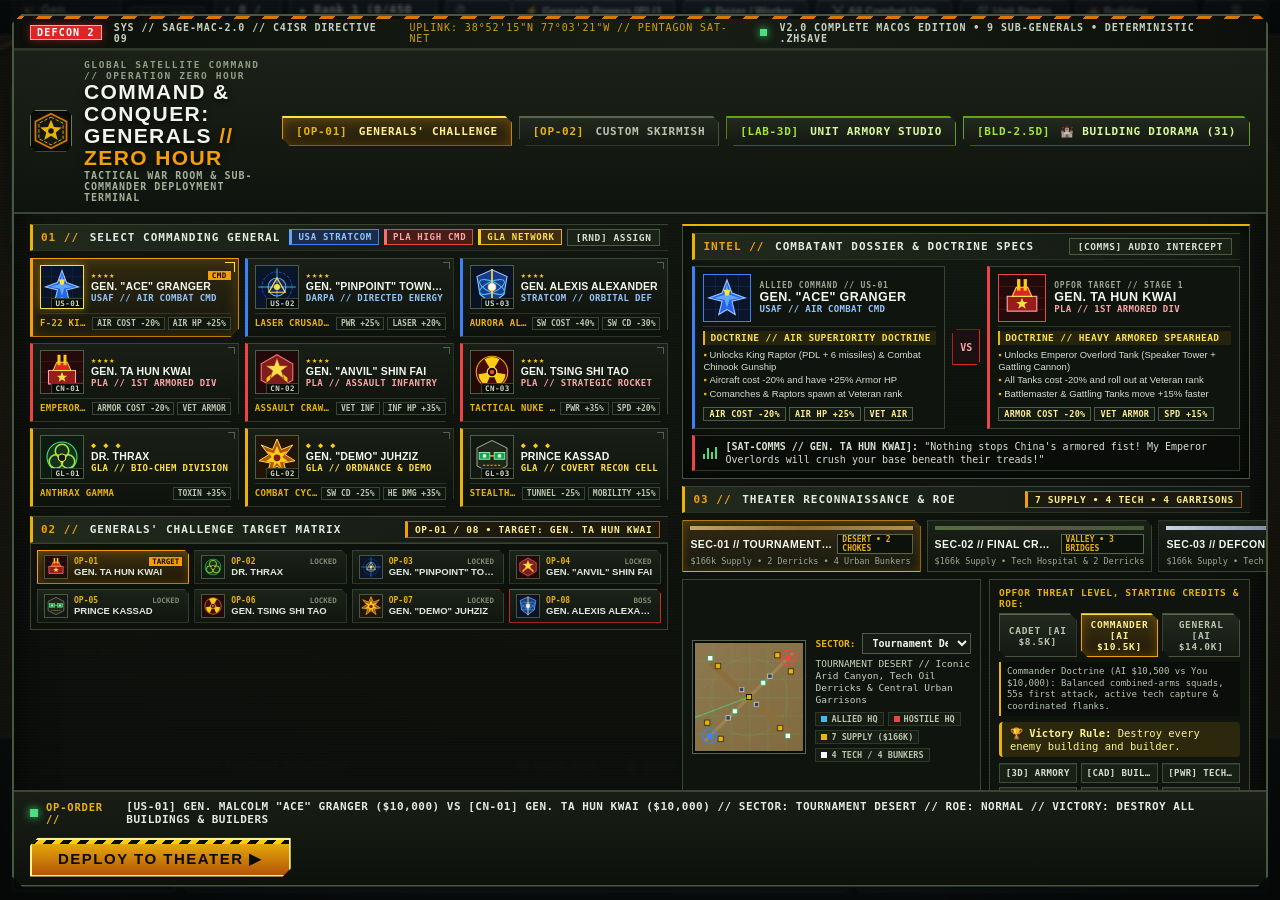
==== commit d6e929b5: "feat: complete Phases 0-2 deterministic simulation, GLA 3D CAD & diorama integration, app bundle syn" ====
--- a/C&C Generals Zero Hour.app/Contents/Resources/index.html
+++ b/C&C Generals Zero Hour.app/Contents/Resources/index.html
@@ -4,6 +4,7 @@
   <meta charset="UTF-8" />
   <meta name="viewport" content="width=device-width, initial-scale=1.0" />
   <title>Command &amp; Conquer: Generals – Zero Hour (macOS Clean-Room Edition)</title>
+  <link rel="icon" href="data:image/svg+xml,<svg xmlns='http://www.w3.org/2000/svg' viewBox='0 0 64 64'><rect width='64' height='64' rx='10' fill='%230d110b' stroke='%23eab308' stroke-width='4'/><polygon points='32,8 39,24 56,26 43,38 47,55 32,46 17,55 21,38 8,26 25,24' fill='%23eab308'/></svg>" />
   <link rel="stylesheet" href="css/style.css" />
 </head>
 <body>
@@ -27,7 +28,7 @@
         🚜 Dozer / Worker [B]
       </button>
       <button class="hud-btn" id="btn-select-combat" title="Select all combat units on the battlefield [Q]">
-        ⚔️ All Combat Units
+        ⚔️ All Combat Units [Q]
       </button>
       <button class="hud-btn" id="btn-hud-unit-studio" title="Open Interactive 3D/2.5D Unit Design Studio (Shortcut: U)">
         🛠️ Unit Studio [U]
@@ -73,6 +74,29 @@
       <div id="taunt-general-name">☣️ Dr. Thrax</div>
       <div id="taunt-general-text">"Take a deep breath, General!"</div>
     </div>
+
+    <!-- Phase 1 (6.2) First-Match 3-Beat Tactical Onboarding Guide -->
+    <aside id="onboarding-guide" class="onboarding-guide" role="region" aria-label="Tactical Field Briefing">
+      <div class="onboarding-header">
+        <span class="onboarding-kicker">⚡ TACTICAL FIELD BRIEFING (3 STEPS)</span>
+        <button id="btn-dismiss-onboarding" class="onboarding-dismiss-btn" type="button" title="Dismiss Field Briefing">✕</button>
+      </div>
+      <ol class="onboarding-beats">
+        <li id="onboarding-beat-1" class="onboarding-beat">
+          <span class="beat-check">1</span>
+          <span class="beat-text">Press <b>[B]</b> to select your Builder &amp; construct a <b>Supply Center / Stash</b> near a Gold Dock.</span>
+        </li>
+        <li id="onboarding-beat-2" class="onboarding-beat">
+          <span class="beat-check">2</span>
+          <span class="beat-text">Construct a <b>Power Plant &amp; Barracks</b>, then train your first <b>Combat Squad</b>.</span>
+        </li>
+        <li id="onboarding-beat-3" class="onboarding-beat">
+          <span class="beat-check">3</span>
+          <span class="beat-text">Press <b>[Q]</b> (or drag-select) your squad, press <b>[A]</b>, and click toward the enemy to <b>Attack-Move</b>.</span>
+        </li>
+      </ol>
+      <div class="onboarding-footer">Victory Rule: Destroy every enemy building and builder.</div>
+    </aside>
   </main>
 
   <!-- ==================== BOTTOM ZERO HOUR COMMAND BAR ==================== -->
@@ -328,22 +352,25 @@
             </div>
 
             <div class="doctrine-card">
-              <div class="doctrine-header-label">OPFOR THREAT LEVEL &amp; ROE:</div>
+              <div class="doctrine-header-label">OPFOR THREAT LEVEL, STARTING CREDITS &amp; ROE:</div>
               <div id="difficulty-pills" class="difficulty-pills">
-                <button class="diff-btn" data-diff="EASY">CADET [LVL-1]</button>
-                <button class="diff-btn active" data-diff="NORMAL">COMMANDER [LVL-2]</button>
-                <button class="diff-btn" data-diff="HARD">GENERAL [LVL-3]</button>
+                <button class="diff-btn" data-diff="EASY">CADET [AI $8.5K]</button>
+                <button class="diff-btn active" data-diff="NORMAL">COMMANDER [AI $10.5K]</button>
+                <button class="diff-btn" data-diff="HARD">GENERAL [AI $14.0K]</button>
               </div>
               <div id="difficulty-intel-desc" class="difficulty-intel-desc">
-                Commander Doctrine: Balanced multi-squad combined arms, active tech capture &amp; coordinated flank attacks.
+                Commander Doctrine (AI $10,500 vs You $10,000): Balanced combined-arms squads, 55s first attack, active tech capture &amp; coordinated flanks.
+              </div>
+              <div id="victory-rule-banner" class="victory-rule-banner">
+                🏆 <b>Victory Rule:</b> Destroy every enemy building and builder.
               </div>
               <div class="start-utility-bar">
-                <button class="hud-btn" id="btn-open-unit-studio" type="button">[3D] UNIT ARMORY</button>
-                <a class="hud-btn" id="btn-open-building-diorama" href="usa-buildings-diorama.html" style="text-decoration:none; text-align:center;">[2.5D] BUILDINGS</a>
+                <button class="hud-btn" id="btn-open-unit-studio" type="button">[3D] ARMORY</button>
+                <a class="hud-btn" id="btn-open-building-diorama" href="usa-buildings-diorama.html" style="text-decoration:none; text-align:center;">[CAD] BUILDINGS</a>
                 <button class="hud-btn" id="btn-open-powers-preview" type="button">[PWR] TECH TREE</button>
                 <button class="hud-btn" id="btn-import-save-menu" type="button">[LOAD] .ZHSAVE</button>
-                <button class="hud-btn" id="btn-quick-load-menu" type="button">[F9] QUICKSAVE</button>
-                <button class="hud-btn" id="btn-start-settings" type="button">[CFG] SYS OPTIONS</button>
+                <button class="hud-btn" id="btn-quick-load-menu" type="button">[F9] QUICKLOAD</button>
+                <button class="hud-btn" id="btn-start-settings" type="button">[CFG] OPTIONS</button>
                 <button class="hud-btn" id="btn-auto-sim" type="button" hidden>[SIM] AUTO-PLAY</button>
               </div>
             </div>
@@ -385,8 +412,8 @@
         </div>
         <div class="studio-header-actions">
           <div class="studio-progress-box">
-            <span id="studio-upgrade-progress" class="studio-progress-text">2 / 33 Units Upgraded (HD 3D)</span>
-            <div class="studio-progress-track"><div id="studio-upgrade-bar" class="studio-progress-fill" style="width: 12%;"></div></div>
+            <span id="studio-upgrade-progress" class="studio-progress-text">33 / 33 Units Upgraded (HD 3D)</span>
+            <div class="studio-progress-track"><div id="studio-upgrade-bar" class="studio-progress-fill" style="width: 100%;"></div></div>
           </div>
           <button class="hud-btn studio-deploy-btn" id="btn-studio-test-battlefield" type="button">⚔️ Test Squad on Battlefield</button>
           <button class="hud-btn studio-close-btn" id="btn-close-unit-studio" type="button">✕ Close [U]</button>
@@ -596,6 +623,7 @@
   </div>
 
   <!-- Clean-Room Zero Hour Engine Scripts (Phase 3 SAGE Stack) -->
+  <script src="js/rng.js"></script>
   <script src="js/data.js"></script>
   <script src="js/spatial.js"></script>
   <script src="js/nav.js"></script>
--- a/C&C Generals Zero Hour.app/Contents/Resources/css/style.css
+++ b/C&C Generals Zero Hour.app/Contents/Resources/css/style.css
@@ -3742,3 +3742,194 @@
   background: rgba(161, 98, 7, 0.55);
   border-color: #facc15;
 }
+
+/* ==========================================================================
+   WORLD-CLASS RESPONSIVE LOBBY & POST-MATCH TELEMETRY UPGRADES
+   ========================================================================== */
+.gen-name {
+  font-size: 10.5px;
+  letter-spacing: 0.15px;
+}
+
+@media (max-width: 1240px) {
+  .start-deck-header {
+    flex-wrap: wrap;
+    gap: 8px;
+  }
+  .zh-logo-title {
+    font-size: 18px;
+  }
+  .start-utility-bar {
+    grid-template-columns: repeat(2, 1fr);
+  }
+}
+
+.gameover-telemetry-panel {
+  margin-top: 12px;
+  background: rgba(10, 15, 13, 0.92);
+  border: 1px solid #334155;
+  border-radius: 6px;
+  padding: 10px 12px;
+}
+
+.gameover-telemetry-header {
+  display: flex;
+  justify-content: space-between;
+  align-items: center;
+  font-family: var(--font-mono);
+  font-size: 10.5px;
+  font-weight: 800;
+  color: #fde047;
+  margin-bottom: 6px;
+  letter-spacing: 0.5px;
+}
+
+.gameover-telemetry-legend {
+  display: flex;
+  gap: 12px;
+  font-size: 9.5px;
+  color: #cbd5e1;
+}
+
+#gameover-telemetry-canvas {
+  width: 100%;
+  height: 120px;
+  display: block;
+  background: #06090b;
+  border: 1px solid #1e293b;
+  border-radius: 4px;
+}
+
+/* ==========================================================================
+   PHASE 1 & 3: FIRST-MATCH ONBOARDING GUIDE, VICTORY RULE & COUNTER READOUT
+   ========================================================================== */
+.victory-rule-banner {
+  margin-top: 6px;
+  margin-bottom: 6px;
+  padding: 5px 8px;
+  background: rgba(234, 179, 8, 0.12);
+  border-left: 3px solid #eab308;
+  border-radius: 4px;
+  font-family: var(--font-mono);
+  font-size: 10.5px;
+  color: #fef08a;
+}
+
+.onboarding-guide {
+  position: absolute;
+  top: 46px;
+  left: 12px;
+  width: 290px;
+  background: rgba(9, 14, 22, 0.9);
+  border: 1px solid rgba(56, 189, 248, 0.45);
+  border-left: 3px solid #38bdf8;
+  border-radius: 6px;
+  padding: 8px 10px;
+  z-index: 25;
+  pointer-events: auto;
+  box-shadow: 0 6px 18px rgba(0, 0, 0, 0.55);
+  backdrop-filter: blur(4px);
+}
+
+.onboarding-guide.hidden {
+  display: none !important;
+}
+
+.onboarding-header {
+  display: flex;
+  justify-content: space-between;
+  align-items: center;
+  margin-bottom: 6px;
+}
+
+.onboarding-kicker {
+  font-family: var(--font-mono);
+  font-size: 10px;
+  font-weight: 800;
+  letter-spacing: 0.4px;
+  color: #38bdf8;
+}
+
+.onboarding-dismiss-btn {
+  background: transparent;
+  border: 1px solid rgba(148, 163, 184, 0.35);
+  color: #cbd5e1;
+  border-radius: 3px;
+  font-size: 10px;
+  line-height: 1;
+  padding: 2px 5px;
+  cursor: pointer;
+}
+
+.onboarding-dismiss-btn:hover {
+  background: rgba(239, 68, 68, 0.25);
+  border-color: #ef4444;
+  color: #ffffff;
+}
+
+.onboarding-beats {
+  list-style: none;
+  margin: 0;
+  padding: 0;
+  display: flex;
+  flex-direction: column;
+  gap: 5px;
+}
+
+.onboarding-beat {
+  display: flex;
+  align-items: flex-start;
+  gap: 6px;
+  font-size: 10.5px;
+  line-height: 1.3;
+  color: #e2e8f0;
+}
+
+.onboarding-beat .beat-check {
+  display: inline-flex;
+  align-items: center;
+  justify-content: center;
+  min-width: 15px;
+  height: 15px;
+  border-radius: 50%;
+  background: rgba(56, 189, 248, 0.2);
+  border: 1px solid #38bdf8;
+  font-family: var(--font-mono);
+  font-size: 9px;
+  font-weight: 800;
+  color: #38bdf8;
+  margin-top: 1px;
+}
+
+.onboarding-beat.done {
+  color: #94a3b8;
+  text-decoration: line-through;
+}
+
+.onboarding-beat.done .beat-check {
+  background: rgba(34, 197, 94, 0.25);
+  border-color: #22c55e;
+  color: #4ade80;
+}
+
+.onboarding-footer {
+  margin-top: 6px;
+  padding-top: 5px;
+  border-top: 1px dashed rgba(148, 163, 184, 0.25);
+  font-family: var(--font-mono);
+  font-size: 9.5px;
+  color: #fde047;
+}
+
+.counter-readout-pill {
+  display: inline-flex;
+  align-items: center;
+  gap: 4px;
+  padding: 2px 7px;
+  border-radius: 4px;
+  font-family: var(--font-mono);
+  font-size: 10.5px;
+  font-weight: 800;
+  border: 1px solid currentColor;
+  background: rgba(15, 23, 42, 0.9);
+}
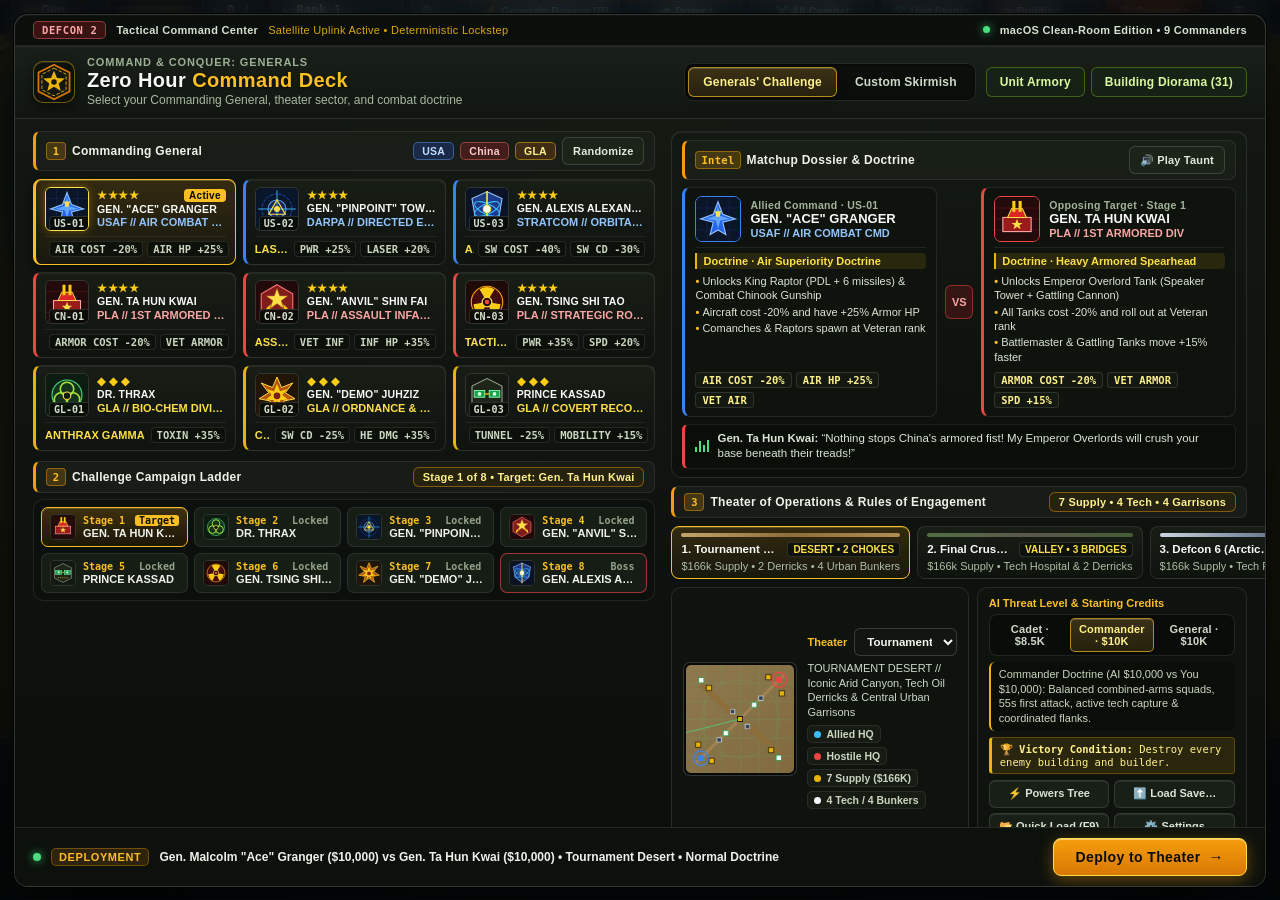
==== commit 46a027d8: "feat: add AI policies & AI Studio, upgrade China 3D unit models and dioramas, and sync engine fixes" ====
--- a/C&C Generals Zero Hour.app/Contents/Resources/index.html
+++ b/C&C Generals Zero Hour.app/Contents/Resources/index.html
@@ -36,6 +36,9 @@
       <a class="hud-btn" id="btn-hud-building-diorama" href="usa-buildings-diorama.html" style="text-decoration:none;" title="Open Interactive Ligne-Claire Military Building Diorama (All 31 USA, China &amp; GLA Structures)">
         🏰 Building Diorama
       </a>
+      <button class="hud-btn" id="btn-cinematic-mode" title="Toggle Generals Evolution HUD-less Cinematic Camera &amp; CHINA 01 Parade Showcase [C]">
+        🎬 Cinematic [C]
+      </button>
       <button class="hud-btn" id="btn-game-menu" title="Open Tactical Game Menu &amp; Settings [ESC]">
         ☰ MENU
       </button>
@@ -45,6 +48,34 @@
   <!-- ==================== BATTLEFIELD VIEWPORT ==================== -->
   <main id="viewport-wrap">
     <canvas id="game-canvas"></canvas>
+
+    <!-- Generals Evolution Cinematic Letterbox, 9:16 Reel Frame & Director Pill -->
+    <div id="cinematic-letterbox-top" aria-hidden="true"></div>
+    <div id="cinematic-letterbox-bottom" aria-hidden="true"></div>
+    <div id="cinematic-reel-mask" class="hidden" aria-hidden="true">
+      <div class="cinematic-reel-frame-box">
+        <span class="cinematic-reel-badge">REEL 9:16 • GENERALS EVOLUTION CINEMATIC</span>
+      </div>
+    </div>
+    <div id="cinematic-director-bar" class="hidden" role="toolbar" aria-label="Cinematic Camera Director">
+      <span class="cinematic-rec-pill"><span class="cinematic-rec-dot"></span>GEN-EVO CAM</span>
+      <select id="cinematic-shot-mode" class="cinematic-select" title="Select Camera Rig Mode">
+        <option value="AUTO">🎥 Auto Director Sweep</option>
+        <option value="BOULEVARD_DOLLY">🛣️ Boulevard Low-Angle Dolly</option>
+        <option value="ORBITAL_CRANE">🚁 Orbital Crane Tracking</option>
+        <option value="ACTION_TRACK">💥 Combat Action Follow</option>
+        <option value="FREE">🕹️ Free Manual Pan/Zoom</option>
+      </select>
+      <button type="button" class="cinematic-btn cinematic-btn-accent" id="btn-cinematic-parade" title="Stage synchronized CHINA 01 Beijing Parade Ambush with Red Horde Stars &amp; GLA Pyrotechnics">
+        🐉 CHINA 01 Parade Ambush
+      </button>
+      <button type="button" class="cinematic-btn" id="btn-cinematic-reel-frame" title="Toggle 9:16 Vertical Instagram Reel Framing Guide">
+        📱 9:16 Reel Frame
+      </button>
+      <button type="button" class="cinematic-btn cinematic-btn-close" id="btn-cinematic-exit" title="Exit Cinematic Camera Mode [C or ESC]">
+        ✕ Exit [C]
+      </button>
+    </div>
 
     <!-- Live Global Superweapon Countdown Timers -->
     <div id="superweapon-timers"></div>
@@ -138,37 +169,43 @@
     <div class="modal-card game-menu-card">
       <div class="modal-header">
         <div>
-          <div class="zh-logo-title">⚙️ Tactical Operations Menu</div>
-          <div class="zh-logo-sub">Snapshot Persistence, Audio Channels, Viewport Controls &amp; Accessibility</div>
-        </div>
-        <button class="hud-btn" id="btn-close-game-menu">✕ RESUME [ESC]</button>
+          <div class="zh-kicker-line">TACTICAL COMMAND SETTINGS</div>
+          <div class="zh-logo-title">Tactical Operations &amp; Preferences</div>
+          <div class="zh-logo-sub">Simulation Pace, Mission Snapshots, Audio Channels &amp; Interface Controls</div>
+        </div>
+        <button class="hud-btn" id="btn-close-game-menu" title="Resume Mission (Esc)">Resume <kbd class="menu-kbd">Esc</kbd></button>
       </div>
 
       <div class="game-menu-grid">
         <!-- Column 1: Match & Snapshot Controls -->
         <div class="menu-section-card">
-          <div class="section-label">1. Mission &amp; Snapshot Controls</div>
+          <div class="section-label">Mission &amp; Snapshot Controls</div>
           <div class="menu-btn-stack">
+            <div class="menu-group-caption">Simulation Pace</div>
             <div class="menu-btn-row">
-              <button class="hud-btn" id="btn-pause-game">⏸ PAUSE</button>
+              <button class="hud-btn" id="btn-pause-game">⏸ Pause</button>
               <button class="hud-btn" id="btn-speed" title="Cycle Simulation Speed (1.0x / 1.5x / 2.0x)">⏩ Speed: 1.0×</button>
             </div>
+            <div class="menu-group-caption">Quick Snapshot</div>
             <div class="menu-btn-row">
-              <button class="hud-btn" id="btn-quick-save" title="Quick Save Skirmish State (Shortcut: F5)">💾 Save [F5]</button>
-              <button class="hud-btn" id="btn-quick-load" title="Quick Load Skirmish State (Shortcut: F9)">📂 Load [F9]</button>
-            </div>
+              <button class="hud-btn" id="btn-quick-save" title="Quick Save Skirmish State (Shortcut: F5)">💾 Quick Save <kbd class="menu-kbd">F5</kbd></button>
+              <button class="hud-btn" id="btn-quick-load" title="Quick Load Skirmish State (Shortcut: F9)">📂 Quick Load <kbd class="menu-kbd">F9</kbd></button>
+            </div>
+            <div class="menu-group-caption">Archive File (.zhsave)</div>
             <div class="menu-btn-row">
-              <button class="hud-btn" id="btn-export-save" title="Download .zhsave File">⬇️ .zhsave</button>
-              <button class="hud-btn" id="btn-import-save" title="Import .zhsave File">⬆️ Import</button>
+              <button class="hud-btn" id="btn-export-save" title="Export Deterministic .zhsave File">⬇️ Export Save…</button>
+              <button class="hud-btn" id="btn-import-save" title="Import Deterministic .zhsave File">⬆️ Import Save…</button>
               <input type="file" id="zhsave-file-input" accept=".zhsave,.json" style="display:none;" />
             </div>
-            <button class="hud-btn menu-danger-btn" id="btn-main-menu">☰ MENU / ABORT OPERATION</button>
+            <div class="menu-divider" role="separator"></div>
+            <button class="hud-btn menu-danger-btn" id="btn-main-menu">Abort Mission &amp; Return to Command Deck</button>
           </div>
         </div>
 
         <!-- Column 2: Audio Bus & Tactical Preferences -->
         <div class="menu-section-card">
-          <div class="section-label">2. Audio Channels &amp; Interface Settings</div>
+          <div class="section-label">Audio &amp; Interface Preferences</div>
+          <div class="menu-group-caption">Channel Mute</div>
           <div class="menu-btn-row" style="margin-bottom:10px;">
             <button class="hud-btn" id="btn-toggle-sfx">🔊 SFX: ON</button>
             <button class="hud-btn" id="btn-toggle-music" title="Toggle Dynamic Faction Soundtrack [M]">🎵 Music: ON</button>
@@ -181,15 +218,15 @@
               <input type="range" id="vol-master" min="0" max="100" value="80" />
             </label>
             <label class="setting-row">
-              <span>Music Bus</span>
+              <span>Music Soundtrack</span>
               <input type="range" id="vol-music" min="0" max="100" value="50" />
             </label>
             <label class="setting-row">
-              <span>SFX Bus</span>
+              <span>Sound Effects</span>
               <input type="range" id="vol-sfx" min="0" max="100" value="80" />
             </label>
             <label class="setting-row">
-              <span>EVA Voice</span>
+              <span>EVA Announcer</span>
               <input type="range" id="vol-voice" min="0" max="100" value="90" />
             </label>
           </div>
@@ -201,14 +238,14 @@
             </label>
             <label class="setting-check">
               <input type="checkbox" id="opt-health-bars" />
-              <span>Always Show All Health Bars [Alt]</span>
+              <span>Always Show Health Bars <kbd class="menu-kbd">Alt</kbd></span>
             </label>
             <label class="setting-check">
               <input type="checkbox" id="opt-reduced-motion" />
-              <span>Reduced Motion &amp; Screen Shake</span>
+              <span>Reduce Motion &amp; Camera Shake</span>
             </label>
             <label class="setting-row">
-              <span>HUD Scale</span>
+              <span>Interface Scale</span>
               <select id="opt-ui-scale" class="map-select-dropdown">
                 <option value="90">Compact (90%)</option>
                 <option value="100" selected>Standard (100%)</option>
@@ -224,16 +261,16 @@
   <!-- ==================== START / GENERAL SELECTION MODAL ==================== -->
   <div id="start-modal" class="modal-backdrop" role="dialog" aria-modal="true" aria-label="Zero Hour Command Setup">
     <div class="modal-card start-modal-card">
-      <!-- Top Hazard & Telemetry Strip -->
+      <!-- Top macOS Window Status Bar -->
       <div class="military-top-telemetry">
         <div class="telemetry-left">
           <span class="defcon-badge">DEFCON 2</span>
-          <span class="telemetry-code">SYS // SAGE-MAC-2.0 // C4ISR DIRECTIVE 09</span>
-          <span class="telemetry-coords">UPLINK: 38°52'15"N 77°03'21"W // PENTAGON SAT-NET</span>
+          <span class="telemetry-code">Tactical Command Center</span>
+          <span class="telemetry-coords">Satellite Uplink Active • Deterministic Lockstep</span>
         </div>
         <div class="telemetry-right">
           <span class="telemetry-status-dot"></span>
-          <span class="telemetry-code">v2.0 Complete macOS Edition • 9 Sub-Generals • Deterministic .zhsave</span>
+          <span class="telemetry-code">macOS Clean-Room Edition • 9 Commanders</span>
         </div>
       </div>
 
@@ -248,24 +285,28 @@
             </svg>
           </div>
           <div class="zh-title-stack">
-            <div class="zh-kicker-line">GLOBAL SATELLITE COMMAND // OPERATION ZERO HOUR</div>
-            <div class="zh-logo-title">COMMAND &amp; CONQUER: GENERALS <span class="zh-title-accent">// ZERO HOUR</span></div>
-            <div class="zh-logo-sub">TACTICAL WAR ROOM &amp; SUB-COMMANDER DEPLOYMENT TERMINAL</div>
-          </div>
-        </div>
-        <div class="mode-tabs" id="mode-tabs">
-          <button class="mode-tab-btn active" data-mode="CHALLENGE">
-            <span class="tab-code">[OP-01]</span> GENERALS' CHALLENGE
-          </button>
-          <button class="mode-tab-btn" data-mode="SKIRMISH">
-            <span class="tab-code">[OP-02]</span> CUSTOM SKIRMISH
-          </button>
-          <button class="mode-tab-btn studio-tab-highlight" id="btn-open-unit-studio-top" type="button">
-            <span class="tab-code">[LAB-3D]</span> UNIT ARMORY STUDIO
-          </button>
-          <a class="mode-tab-btn studio-tab-highlight" id="btn-open-building-diorama-top" href="usa-buildings-diorama.html" style="text-decoration:none; display:inline-flex; align-items:center; gap:6px;">
-            <span class="tab-code">[BLD-2.5D]</span> 🏰 BUILDING DIORAMA (31)
-          </a>
+            <div class="zh-kicker-line">COMMAND &amp; CONQUER: GENERALS</div>
+            <div class="zh-logo-title">Zero Hour <span class="zh-title-accent">Command Deck</span></div>
+            <div class="zh-logo-sub">Select your Commanding General, theater sector, and combat doctrine</div>
+          </div>
+        </div>
+        <div class="mode-tabs" id="mode-tabs" role="toolbar" aria-label="Game Mode and Inspection Tools">
+          <div class="segmented-mode-group" role="group" aria-label="Operation Mode">
+            <button class="mode-tab-btn active" data-mode="CHALLENGE" type="button">
+              Generals' Challenge
+            </button>
+            <button class="mode-tab-btn" data-mode="SKIRMISH" type="button">
+              Custom Skirmish
+            </button>
+          </div>
+          <div class="header-studio-cluster" role="group" aria-label="3D Inspection Tools">
+            <button class="mode-tab-btn studio-tab-highlight" id="btn-open-unit-studio-top" type="button" title="Inspect 3D Unit Models &amp; Voice Responses">
+              Unit Armory
+            </button>
+            <a class="mode-tab-btn studio-tab-highlight" id="btn-open-building-diorama-top" href="usa-buildings-diorama.html" title="Open Interactive 3D Building Diorama">
+              Building Diorama (31)
+            </a>
+          </div>
         </div>
       </div>
 
@@ -273,32 +314,32 @@
         <!-- LEFT COLUMN: Commander Rosters & Challenge Gauntlet Progression -->
         <div class="deck-col deck-col-rosters">
           <div class="section-header-bar">
-            <div class="section-label"><span class="sec-idx">01 //</span> SELECT COMMANDING GENERAL</div>
+            <div class="section-label"><span class="sec-idx">1</span> Commanding General</div>
             <div class="faction-legend-strip">
-              <span class="faction-pill usa">USA STRATCOM</span>
-              <span class="faction-pill china">PLA HIGH CMD</span>
-              <span class="faction-pill gla">GLA NETWORK</span>
-              <button class="deck-mini-btn" id="btn-random-player-gen" type="button" title="Assign Random Commanding General">[RND] ASSIGN</button>
-            </div>
-          </div>
-          <div id="player-general-grid" class="general-grid"></div>
+              <span class="faction-pill usa">USA</span>
+              <span class="faction-pill china">China</span>
+              <span class="faction-pill gla">GLA</span>
+              <button class="deck-mini-btn" id="btn-random-player-gen" type="button" title="Select a random Commanding General">Randomize</button>
+            </div>
+          </div>
+          <div id="player-general-grid" class="general-grid" role="listbox" aria-label="Commanding General Roster"></div>
 
           <!-- Generals' Challenge Gauntlet Ladder -->
           <div id="challenge-section" class="deck-subpanel">
             <div class="section-header-bar">
-              <div class="section-label"><span class="sec-idx">02 //</span> GENERALS' CHALLENGE TARGET MATRIX</div>
-              <span id="challenge-stage-badge" class="deck-status-pill">STAGE 1 / 8 • ACTIVE TARGET</span>
-            </div>
-            <div id="challenge-ladder-preview"></div>
+              <div class="section-label"><span class="sec-idx">2</span> Challenge Campaign Ladder</div>
+              <span id="challenge-stage-badge" class="deck-status-pill">Stage 1 of 8 • Active Target</span>
+            </div>
+            <div id="challenge-ladder-preview" role="list" aria-label="Challenge Campaign Stages"></div>
           </div>
 
           <!-- Skirmish Opponent Picker -->
           <div id="ai-general-picker-wrap" class="deck-subpanel" style="display:none;">
             <div class="section-header-bar">
-              <div class="section-label"><span class="sec-idx">02 //</span> DESIGNATE OPPOSING COMMANDER</div>
-              <button class="deck-mini-btn" id="btn-random-ai-gen" type="button" title="Assign Random Opposing General">[RND] OPPONENT</button>
-            </div>
-            <div id="ai-general-grid" class="general-grid"></div>
+              <div class="section-label"><span class="sec-idx">2</span> Opposing Commander</div>
+              <button class="deck-mini-btn" id="btn-random-ai-gen" type="button" title="Select a random Opposing Commander">Randomize Opponent</button>
+            </div>
+            <div id="ai-general-grid" class="general-grid" role="listbox" aria-label="Opposing Commander Roster"></div>
           </div>
         </div>
 
@@ -307,8 +348,8 @@
           <!-- Commander VS Dossier Panel -->
           <div id="commander-vs-dossier" class="commander-vs-dossier">
             <div class="section-header-bar dossier-top-bar">
-              <div class="section-label"><span class="sec-idx">INTEL //</span> COMBATANT DOSSIER &amp; DOCTRINE SPECS</div>
-              <button class="deck-mini-btn" id="btn-dossier-taunt" type="button" title="Audition opponent General satellite transmission">[COMMS] AUDIO INTERCEPT</button>
+              <div class="section-label"><span class="sec-idx">Intel</span> Matchup Dossier &amp; Doctrine</div>
+              <button class="deck-mini-btn" id="btn-dossier-taunt" type="button" title="Play opposing commander transmission">🔊 Play Taunt</button>
             </div>
             <div id="dossier-matchup-strip" class="dossier-matchup-strip">
               <div id="dossier-player-card" class="dossier-combatant-card player-side"></div>
@@ -323,12 +364,12 @@
 
           <!-- Step 3: Theater Map Preview & AI Doctrine -->
           <div class="section-header-bar">
-            <div class="section-label"><span class="sec-idx">03 //</span> THEATER RECONNAISSANCE &amp; ROE</div>
-            <span id="theater-telemetry-pill" class="deck-status-pill">7 SUPPLY • 4 TECH • 4 GARRISONS</span>
+            <div class="section-label"><span class="sec-idx">3</span> Theater of Operations &amp; Rules of Engagement</div>
+            <span id="theater-telemetry-pill" class="deck-status-pill">7 Supply • 4 Tech • 4 Garrisons</span>
           </div>
 
           <!-- Clickable Visual Theater Map Cards -->
-          <div id="visual-map-cards" class="visual-map-cards"></div>
+          <div id="visual-map-cards" class="visual-map-cards" role="listbox" aria-label="Theater Sectors"></div>
 
           <div class="theater-config-grid">
             <div id="map-preview-card" class="map-preview-card">
@@ -338,40 +379,40 @@
               </div>
               <div class="map-preview-details">
                 <div class="map-selector-row">
-                  <label for="map-selector" class="map-selector-label">SECTOR:</label>
+                  <label for="map-selector" class="map-selector-label">Theater</label>
                   <select id="map-selector" class="map-select-dropdown"></select>
                 </div>
                 <div id="map-preview-meta" class="map-preview-meta">Select a theater sector to inspect tactical topography, oil derricks, and urban bunkers.</div>
                 <div class="map-legend-pills">
-                  <span class="map-legend-item"><i class="legend-dot hq-p"></i>ALLIED HQ</span>
-                  <span class="map-legend-item"><i class="legend-dot hq-ai"></i>HOSTILE HQ</span>
-                  <span class="map-legend-item"><i class="legend-dot supply"></i>7 SUPPLY ($166K)</span>
-                  <span class="map-legend-item"><i class="legend-dot tech"></i>4 TECH / 4 BUNKERS</span>
+                  <span class="map-legend-item"><i class="legend-dot hq-p"></i>Allied HQ</span>
+                  <span class="map-legend-item"><i class="legend-dot hq-ai"></i>Hostile HQ</span>
+                  <span class="map-legend-item"><i class="legend-dot supply"></i>7 Supply ($166K)</span>
+                  <span class="map-legend-item"><i class="legend-dot tech"></i>4 Tech / 4 Bunkers</span>
                 </div>
               </div>
             </div>
 
             <div class="doctrine-card">
-              <div class="doctrine-header-label">OPFOR THREAT LEVEL, STARTING CREDITS &amp; ROE:</div>
-              <div id="difficulty-pills" class="difficulty-pills">
-                <button class="diff-btn" data-diff="EASY">CADET [AI $8.5K]</button>
-                <button class="diff-btn active" data-diff="NORMAL">COMMANDER [AI $10.5K]</button>
-                <button class="diff-btn" data-diff="HARD">GENERAL [AI $14.0K]</button>
+              <div class="doctrine-header-label">AI Threat Level &amp; Starting Credits</div>
+              <div id="difficulty-pills" class="difficulty-pills" role="group" aria-label="AI Difficulty">
+                <button class="diff-btn" data-diff="EASY" type="button">Cadet · $8.5K</button>
+                <button class="diff-btn active" data-diff="NORMAL" type="button">Commander · $10K</button>
+                <button class="diff-btn" data-diff="HARD" type="button">General · $10K</button>
               </div>
               <div id="difficulty-intel-desc" class="difficulty-intel-desc">
-                Commander Doctrine (AI $10,500 vs You $10,000): Balanced combined-arms squads, 55s first attack, active tech capture &amp; coordinated flanks.
+                Commander Doctrine (AI $10,000 vs You $10,000): Balanced combined-arms squads, 55s first attack, active tech capture &amp; coordinated flanks.
               </div>
               <div id="victory-rule-banner" class="victory-rule-banner">
-                🏆 <b>Victory Rule:</b> Destroy every enemy building and builder.
-              </div>
-              <div class="start-utility-bar">
-                <button class="hud-btn" id="btn-open-unit-studio" type="button">[3D] ARMORY</button>
-                <a class="hud-btn" id="btn-open-building-diorama" href="usa-buildings-diorama.html" style="text-decoration:none; text-align:center;">[CAD] BUILDINGS</a>
-                <button class="hud-btn" id="btn-open-powers-preview" type="button">[PWR] TECH TREE</button>
-                <button class="hud-btn" id="btn-import-save-menu" type="button">[LOAD] .ZHSAVE</button>
-                <button class="hud-btn" id="btn-quick-load-menu" type="button">[F9] QUICKLOAD</button>
-                <button class="hud-btn" id="btn-start-settings" type="button">[CFG] OPTIONS</button>
-                <button class="hud-btn" id="btn-auto-sim" type="button" hidden>[SIM] AUTO-PLAY</button>
+                🏆 <b>Victory Condition:</b> Destroy every enemy building and builder.
+              </div>
+              <div class="start-utility-bar" role="toolbar" aria-label="Mission Utilities">
+                <button class="hud-btn utility-hidden-dup" id="btn-open-unit-studio" type="button" hidden>Unit Armory</button>
+                <a class="hud-btn utility-hidden-dup" id="btn-open-building-diorama" href="usa-buildings-diorama.html" hidden>Buildings</a>
+                <button class="hud-btn" id="btn-open-powers-preview" type="button">⚡ Powers Tree</button>
+                <button class="hud-btn" id="btn-import-save-menu" type="button">⬆️ Load Save…</button>
+                <button class="hud-btn" id="btn-quick-load-menu" type="button">📂 Quick Load (F9)</button>
+                <button class="hud-btn" id="btn-start-settings" type="button">⚙️ Settings</button>
+                <button class="hud-btn" id="btn-auto-sim" type="button" hidden>Auto-Sim</button>
               </div>
             </div>
           </div>
@@ -382,12 +423,12 @@
       <div class="match-settings-row start-launch-footer">
         <div class="launch-summary-wrap">
           <span class="launch-ready-beacon" aria-hidden="true"></span>
-          <div class="launch-order-prefix">OP-ORDER //</div>
+          <div class="launch-order-prefix">Deployment</div>
           <div id="start-matchup-summary" class="start-matchup-summary">Ready to deploy to Theater of Operations</div>
         </div>
         <button class="launch-btn" id="btn-launch-operation">
-          <span class="launch-hazard-strip" aria-hidden="true"></span>
-          <span class="launch-btn-text">DEPLOY TO THEATER ▶</span>
+          <span class="launch-btn-text">Deploy to Theater</span>
+          <span class="launch-btn-arrow" aria-hidden="true">→</span>
         </button>
       </div>
     </div>
@@ -591,18 +632,19 @@
 
   <!-- ==================== GENERALS POWERS TREE MODAL ==================== -->
   <div id="powers-modal" class="modal-backdrop hidden" role="dialog" aria-modal="true" aria-label="Generals Secret Powers">
-    <div class="modal-card" style="max-width: 780px;">
+    <div class="modal-card powers-modal-card" style="max-width: 820px;">
       <div class="modal-header">
         <div>
-          <div class="zh-logo-title">⚡ Generals Secret Powers</div>
+          <div class="zh-kicker-line">TACTICAL DOCTRINE AUTHORIZATION</div>
+          <div class="zh-logo-title">Generals Secret Powers</div>
           <div id="powers-modal-subtitle" class="zh-logo-sub">Spend Generals Points earned in combat to authorize tactical support powers.</div>
         </div>
-        <button class="hud-btn" id="btn-close-powers">✕ CLOSE [ESC]</button>
+        <button class="hud-btn" id="btn-close-powers" title="Close Powers Tree (Esc)">Close <kbd class="menu-kbd">Esc</kbd></button>
       </div>
       <div class="powers-rank-headers">
-        <div class="powers-rank-col-header">★ RANK 1 DOCTRINE</div>
-        <div class="powers-rank-col-header">★★ RANK 3 DOCTRINE</div>
-        <div class="powers-rank-col-header">★★★ RANK 5 SUPREME</div>
+        <div class="powers-rank-col-header">★ Rank 1 Doctrine</div>
+        <div class="powers-rank-col-header">★★ Rank 3 Doctrine</div>
+        <div class="powers-rank-col-header">★★★ Rank 5 Supreme</div>
       </div>
       <div id="powers-grid" class="powers-list"></div>
     </div>
@@ -610,14 +652,15 @@
 
   <!-- ==================== VICTORY / DEFEAT MODAL ==================== -->
   <div id="victory-modal" class="modal-backdrop hidden" role="dialog" aria-modal="true" aria-label="After-Action Report">
-    <div class="modal-card" style="max-width: 640px; text-align: center;">
-      <div id="victory-title" class="zh-logo-title" style="font-size: 28px; margin-bottom: 8px;">VICTORY</div>
+    <div class="modal-card victory-modal-card" style="max-width: 660px; text-align: center;">
+      <div class="zh-kicker-line" style="margin-bottom: 4px;">AFTER-ACTION DEBRIEFING</div>
+      <div id="victory-title" class="zh-logo-title" style="font-size: 28px; margin-bottom: 6px;">VICTORY</div>
       <p id="victory-subtitle" style="color: #cbd5e1; font-size: 14px; margin-bottom: 14px;"></p>
       <div id="gameover-stats" class="gameover-stats"></div>
-      <div style="display: flex; justify-content: center; gap: 12px; margin-top: 16px;">
-        <button class="launch-btn" id="btn-next-challenge">CONTINUE ▶</button>
-        <button class="hud-btn" id="btn-rematch">🔄 REMATCH</button>
-        <button class="hud-btn" id="btn-victory-main-menu">☰ MAIN MENU</button>
+      <div class="victory-actions-row">
+        <button class="launch-btn" id="btn-next-challenge">Next Operation →</button>
+        <button class="hud-btn" id="btn-rematch">🔄 Rematch</button>
+        <button class="hud-btn" id="btn-victory-main-menu">Command Deck</button>
       </div>
     </div>
   </div>
@@ -632,6 +675,7 @@
   <script src="js/audio.js"></script>
   <script src="js/engine.js"></script>
   <script src="js/ai.js"></script>
+  <script src="js/ai_policies.js"></script>
   <script src="js/simulator.js"></script>
   <script src="js/unit_studio.js"></script>
   <script src="js/ui.js"></script>
--- a/C&C Generals Zero Hour.app/Contents/Resources/css/style.css
+++ b/C&C Generals Zero Hour.app/Contents/Resources/css/style.css
@@ -280,50 +280,56 @@
   top: calc(var(--top-bar-h) + 10px);
   left: 50%;
   transform: translateX(-50%);
-  background: rgba(9, 14, 26, 0.94);
-  border: 2px solid var(--accent-cyan);
-  padding: 6px 18px;
+  background: rgba(9, 14, 26, 0.42);
+  backdrop-filter: blur(4px);
+  -webkit-backdrop-filter: blur(4px);
+  border: 1px solid rgba(56, 189, 248, 0.55);
+  padding: 5px 14px;
   border-radius: 6px;
   font-family: var(--font-display);
-  font-weight: 800;
-  font-size: 13px;
-  letter-spacing: 0.6px;
+  font-weight: 700;
+  font-size: 12px;
+  letter-spacing: 0.5px;
   z-index: 25;
-  box-shadow: 0 6px 20px rgba(0, 0, 0, 0.65);
-}
-
-/* Rolling Tactical Alert Log (Above Minimap) */
+  pointer-events: none;
+  box-shadow: 0 3px 12px rgba(0, 0, 0, 0.28);
+  transition: opacity 0.25s ease;
+}
+
+/* Rolling Tactical Alert Log (Above Minimap — Translucent 3s Auto-Expiring Banners) */
 #alert-log {
   position: fixed;
   bottom: calc(var(--cmd-bar-h) + 8px);
   left: 12px;
   display: flex;
   flex-direction: column;
-  gap: 4px;
+  gap: 3px;
   z-index: 18;
-  max-width: 310px;
+  max-width: 290px;
   pointer-events: none;
 }
 
 .alert-log-item {
   pointer-events: auto;
-  background: rgba(9, 14, 26, 0.88);
-  border-left: 3px solid var(--accent-cyan);
-  border-top: 1px solid rgba(148, 163, 184, 0.25);
-  border-right: 1px solid rgba(148, 163, 184, 0.25);
-  border-bottom: 1px solid rgba(148, 163, 184, 0.25);
-  padding: 4px 10px;
+  background: rgba(9, 14, 26, 0.38);
+  backdrop-filter: blur(4px);
+  -webkit-backdrop-filter: blur(4px);
+  border-left: 2px solid var(--accent-cyan);
+  border-top: 1px solid rgba(148, 163, 184, 0.16);
+  border-right: 1px solid rgba(148, 163, 184, 0.16);
+  border-bottom: 1px solid rgba(148, 163, 184, 0.16);
+  padding: 3px 9px;
   border-radius: 4px;
-  font-size: 11px;
-  font-weight: 700;
-  color: #f1f5f9;
+  font-size: 10.5px;
+  font-weight: 600;
+  color: rgba(241, 245, 249, 0.92);
   cursor: pointer;
-  box-shadow: 0 2px 8px rgba(0, 0, 0, 0.45);
+  box-shadow: 0 2px 6px rgba(0, 0, 0, 0.22);
   transition: opacity 0.25s ease, transform 0.2s ease;
 }
 
 .alert-log-item:hover {
-  background: rgba(30, 58, 138, 0.85);
+  background: rgba(30, 58, 138, 0.52);
 }
 
 /* Right-Edge Unlocked Generals Powers Quick-Cast Strip */
@@ -524,24 +530,19 @@
 
 #general-taunt-box {
   position: fixed;
-  top: calc(var(--top-bar-h) + 52px);
+  top: calc(var(--top-bar-h) + 46px);
   left: 16px;
-  max-width: 410px;
-  background:
-    repeating-linear-gradient(
-      0deg,
-      rgba(56, 189, 248, 0.03) 0px,
-      rgba(56, 189, 248, 0.03) 1px,
-      transparent 1px,
-      transparent 3px
-    ),
-    linear-gradient(135deg, rgba(15, 23, 42, 0.96), rgba(9, 14, 26, 0.96));
-  border: 1px solid var(--accent-gold);
-  border-left: 5px solid var(--accent-gold);
-  padding: 9px 13px;
+  max-width: 390px;
+  background: rgba(9, 14, 26, 0.44);
+  backdrop-filter: blur(4px);
+  -webkit-backdrop-filter: blur(4px);
+  border: 1px solid rgba(234, 179, 8, 0.55);
+  border-left: 3px solid var(--accent-gold);
+  padding: 7px 11px;
   border-radius: 6px;
   z-index: 19;
-  box-shadow: 0 8px 24px rgba(0, 0, 0, 0.68), inset 0 0 14px rgba(234, 179, 8, 0.08);
+  pointer-events: none;
+  box-shadow: 0 4px 14px rgba(0, 0, 0, 0.32);
 }
 
 .taunt-comms-bar {
@@ -1016,37 +1017,45 @@
 
 /* ============================================================================
  * Modals (Start Screen, In-Game Menu, Generals Powers Tree, Victory/Defeat)
+ * Apple macOS HIG — Two-Layer Liquid Glass & Dark Tactical Material System
  * ============================================================================ */
 .modal-backdrop {
   position: fixed;
   inset: 0;
-  background: rgba(6, 8, 6, 0.88);
-  backdrop-filter: blur(5px);
+  background: rgba(6, 9, 8, 0.76);
+  backdrop-filter: blur(18px) saturate(150%);
+  -webkit-backdrop-filter: blur(18px) saturate(150%);
   display: flex;
   align-items: center;
   justify-content: center;
   z-index: 50;
+  padding: 12px 16px;
+}
+
+#start-modal.modal-backdrop {
   padding: 10px 14px;
-}
-
-#start-modal.modal-backdrop {
-  padding: 8px 12px;
   background:
-    radial-gradient(circle at 50% 45%, rgba(16, 22, 14, 0.38) 0%, rgba(5, 7, 5, 0.86) 100%),
-    repeating-linear-gradient(0deg, rgba(0, 0, 0, 0.18) 0px, rgba(0, 0, 0, 0.18) 1px, transparent 1px, transparent 3px);
-  backdrop-filter: blur(1.5px);
+    radial-gradient(circle at 50% 38%, rgba(22, 30, 22, 0.42) 0%, rgba(5, 8, 6, 0.84) 100%);
+  backdrop-filter: blur(10px) saturate(135%);
+  -webkit-backdrop-filter: blur(10px) saturate(135%);
 }
 
 .modal-card {
-  background: linear-gradient(180deg, #141913, #0b0e0a);
-  border: 2px solid #3d4a36;
-  box-shadow: 0 24px 60px rgba(0, 0, 0, 0.92), inset 0 1px 0 rgba(255, 255, 255, 0.08);
-  border-radius: 2px;
+  background: linear-gradient(180deg, rgba(22, 27, 22, 0.92) 0%, rgba(12, 16, 13, 0.96) 100%);
+  backdrop-filter: blur(28px) saturate(165%);
+  -webkit-backdrop-filter: blur(28px) saturate(165%);
+  border: 1px solid rgba(255, 255, 255, 0.14);
+  box-shadow:
+    0 28px 70px rgba(0, 0, 0, 0.82),
+    0 0 0 1px rgba(0, 0, 0, 0.65),
+    inset 0 1px 0 rgba(255, 255, 255, 0.12);
+  border-radius: 14px;
   width: 100%;
   max-width: 1120px;
   max-height: 92vh;
   overflow-y: auto;
   padding: 20px 24px;
+  color: #f1f5f0;
 }
 
 .start-modal-card {
@@ -1054,114 +1063,95 @@
   display: flex;
   flex-direction: column;
   overflow: hidden;
-  max-width: 1420px;
+  max-width: 1440px;
   width: 100%;
   max-height: 97vh;
   padding: 0;
-  border-radius: 0;
+  border-radius: 14px;
   background:
-    repeating-linear-gradient(0deg, rgba(255, 255, 255, 0.012) 0px, rgba(255, 255, 255, 0.012) 1px, transparent 1px, transparent 3px),
-    linear-gradient(180deg, rgba(18, 22, 16, 0.95) 0%, rgba(10, 13, 10, 0.97) 100%);
-  border: 2px solid #4a5740;
+    linear-gradient(180deg, rgba(21, 26, 20, 0.93) 0%, rgba(11, 15, 12, 0.97) 100%);
+  backdrop-filter: blur(28px) saturate(170%);
+  -webkit-backdrop-filter: blur(28px) saturate(170%);
+  border: 1px solid rgba(255, 255, 255, 0.15);
   box-shadow:
-    0 28px 80px rgba(0, 0, 0, 0.96),
-    0 0 0 1px #090b08,
-    inset 0 0 40px rgba(0, 0, 0, 0.75);
-  clip-path: polygon(
-    0 10px, 10px 0,
-    calc(100% - 10px) 0, 100% 10px,
-    100% calc(100% - 10px), calc(100% - 10px) 100%,
-    10px 100%, 0 calc(100% - 10px)
-  );
-}
-
-/* Top Military C4ISR Telemetry & Hazard Bar */
+    0 32px 84px rgba(0, 0, 0, 0.88),
+    0 0 0 1px rgba(0, 0, 0, 0.75),
+    inset 0 1px 0 rgba(255, 255, 255, 0.14);
+}
+
+/* Top macOS Tactical Status Bar */
 .military-top-telemetry {
   display: flex;
   align-items: center;
   justify-content: space-between;
   gap: 12px;
-  padding: 4px 16px;
-  background:
-    linear-gradient(90deg, rgba(12, 15, 11, 0.96) 0%, rgba(24, 30, 20, 0.94) 55%, rgba(12, 15, 11, 0.96) 100%);
-  border-bottom: 2px solid #2e3827;
+  padding: 6px 18px;
+  background: rgba(10, 14, 11, 0.78);
+  border-bottom: 1px solid rgba(255, 255, 255, 0.08);
   position: relative;
-  font-family: var(--font-mono);
-  font-size: 10px;
-  letter-spacing: 0.9px;
-  color: #9ca892;
-  text-transform: uppercase;
-}
-
-.military-top-telemetry::before {
-  content: "";
-  position: absolute;
-  top: 0;
-  left: 0;
-  right: 0;
-  height: 3px;
-  background: repeating-linear-gradient(
-    -45deg,
-    #d97706 0px,
-    #d97706 10px,
-    #0c0f0a 10px,
-    #0c0f0a 20px
-  );
+  font-family: var(--font-sans);
+  font-size: 11px;
+  font-weight: 600;
+  letter-spacing: 0.3px;
+  color: #a8b5a2;
+  font-variant-numeric: tabular-nums;
 }
 
 .telemetry-left, .telemetry-right {
   display: flex;
   align-items: center;
-  gap: 12px;
-  margin-top: 2px;
+  gap: 10px;
 }
 
 .defcon-badge {
-  background: #dc2626;
-  color: #ffffff;
-  font-weight: 900;
-  padding: 1px 6px;
-  letter-spacing: 1.2px;
-  border: 1px solid #fca5a5;
-  box-shadow: 0 0 8px rgba(220, 38, 38, 0.55);
+  background: rgba(220, 38, 38, 0.22);
+  color: #fca5a5;
+  font-family: var(--font-mono);
+  font-size: 10.5px;
+  font-weight: 800;
+  padding: 2px 8px;
+  border-radius: 5px;
+  letter-spacing: 0.6px;
+  border: 1px solid rgba(248, 113, 113, 0.45);
 }
 
 .telemetry-code {
-  color: #c7d2be;
-  font-weight: 700;
+  color: #d6e0d0;
+  font-weight: 600;
 }
 
 .telemetry-coords {
   color: #eab308;
-  opacity: 0.88;
+  font-weight: 500;
+  opacity: 0.92;
 }
 
 .telemetry-status-dot {
   width: 7px;
   height: 7px;
+  border-radius: 50%;
   background: #4ade80;
-  box-shadow: 0 0 8px #4ade80;
+  box-shadow: 0 0 8px rgba(74, 222, 128, 0.8);
   display: inline-block;
 }
 
-/* Command Deck Header */
+/* Command Deck Header & Sheet Header */
 .modal-header {
   display: flex;
   justify-content: space-between;
   align-items: center;
-  border-bottom: 1px solid #394432;
-  padding-bottom: 10px;
-  margin-bottom: 10px;
-  gap: 12px;
+  border-bottom: 1px solid rgba(255, 255, 255, 0.09);
+  padding-bottom: 12px;
+  margin-bottom: 14px;
+  gap: 14px;
 }
 
 .start-deck-header {
-  padding: 9px 16px;
+  padding: 10px 18px;
   margin-bottom: 0;
-  background:
-    linear-gradient(180deg, rgba(28, 34, 24, 0.95) 0%, rgba(15, 19, 14, 0.98) 100%);
-  border-bottom: 2px solid #3a4632;
-  box-shadow: inset 0 1px 0 rgba(255, 255, 255, 0.06);
+  background: linear-gradient(180deg, rgba(28, 35, 27, 0.72) 0%, rgba(16, 21, 16, 0.82) 100%);
+  border-bottom: 1px solid rgba(255, 255, 255, 0.09);
+  box-shadow: inset 0 1px 0 rgba(255, 255, 255, 0.05);
 }
 
 .zh-brand-block {
@@ -1173,292 +1163,340 @@
 .zh-brand-insignia {
   width: 42px;
   height: 42px;
-  background: #0d110b;
-  border: 1px solid #6b7c5e;
+  background: rgba(12, 16, 11, 0.92);
+  border: 1px solid rgba(234, 179, 8, 0.45);
+  border-radius: 10px;
   display: flex;
   align-items: center;
   justify-content: center;
-  box-shadow: inset 0 0 10px rgba(0, 0, 0, 0.9), 0 0 12px rgba(217, 119, 6, 0.25);
+  box-shadow: inset 0 1px 0 rgba(255, 255, 255, 0.1), 0 4px 12px rgba(0, 0, 0, 0.45);
   flex-shrink: 0;
-  clip-path: polygon(6px 0, calc(100% - 6px) 0, 100% 6px, 100% calc(100% - 6px), calc(100% - 6px) 100%, 6px 100%, 0 calc(100% - 6px), 0 6px);
 }
 
 .zh-title-stack {
   display: flex;
   flex-direction: column;
+  gap: 1px;
 }
 
 .zh-kicker-line {
-  font-family: var(--font-mono);
-  font-size: 9.5px;
-  font-weight: 800;
-  letter-spacing: 1.6px;
-  color: #8fa084;
+  font-family: var(--font-sans);
+  font-size: 11px;
+  font-weight: 700;
+  letter-spacing: 0.9px;
+  color: #9cb094;
   text-transform: uppercase;
 }
 
 .zh-logo-title {
-  font-family: Impact, "Arial Black", var(--font-display);
-  font-size: 21px;
-  font-weight: 900;
-  letter-spacing: 1.4px;
-  color: #f3f4f0;
-  text-transform: uppercase;
-  line-height: 1.05;
-  text-shadow: 0 2px 6px rgba(0, 0, 0, 0.9);
+  font-family: var(--font-display);
+  font-size: 20px;
+  font-weight: 800;
+  letter-spacing: 0.4px;
+  color: #f8faf7;
+  line-height: 1.15;
+  text-shadow: 0 1px 3px rgba(0, 0, 0, 0.65);
 }
 
 .zh-title-accent {
-  color: #f59e0b;
+  color: #fbbf24;
 }
 
 .zh-logo-sub {
-  font-family: var(--font-mono);
-  font-size: 10px;
-  font-weight: 700;
-  letter-spacing: 1px;
-  color: #a3b199;
-  margin-top: 1px;
-}
-
-/* Mode Selector Hardware Switches */
+  font-family: var(--font-sans);
+  font-size: 12px;
+  font-weight: 500;
+  color: #a8b8a0;
+  line-height: 1.3;
+}
+
+/* Segmented Mode Control & Studio Action Cluster (Apple HIG Segmented Controls) */
 .mode-tabs {
   display: flex;
-  gap: 7px;
+  align-items: center;
+  gap: 10px;
   flex-shrink: 0;
+  flex-wrap: wrap;
+}
+
+.segmented-mode-group {
+  display: inline-flex;
+  align-items: center;
+  gap: 3px;
+  padding: 3px;
+  background: rgba(8, 11, 9, 0.72);
+  border: 1px solid rgba(255, 255, 255, 0.11);
+  border-radius: 9px;
+  box-shadow: inset 0 1px 2px rgba(0, 0, 0, 0.55);
+}
+
+.header-studio-cluster {
+  display: inline-flex;
+  align-items: center;
+  gap: 6px;
 }
 
 .mode-tab-btn, .diff-btn {
   position: relative;
-  background: linear-gradient(180deg, #22291e 0%, #141912 100%);
-  color: #b8c4ae;
-  border: 1px solid #47543e;
-  border-top: 2px solid #57664c;
-  padding: 7px 13px;
-  border-radius: 0;
-  font-family: var(--font-mono);
-  font-weight: 800;
-  font-size: 11px;
-  letter-spacing: 0.7px;
-  text-transform: uppercase;
+  display: inline-flex;
+  align-items: center;
+  justify-content: center;
+  gap: 6px;
+  min-height: 30px;
+  background: rgba(28, 35, 27, 0.78);
+  color: #ced9c8;
+  border: 1px solid rgba(255, 255, 255, 0.1);
+  padding: 6px 13px;
+  border-radius: 6px;
+  font-family: var(--font-sans);
+  font-weight: 600;
+  font-size: 12px;
+  letter-spacing: 0.2px;
+  text-decoration: none;
   cursor: pointer;
-  transition: all 0.12s ease;
-  clip-path: polygon(0 0, calc(100% - 7px) 0, 100% 7px, 100% 100%, 7px 100%, 0 calc(100% - 7px));
-}
-
-.tab-code {
-  color: #eab308;
-  margin-right: 4px;
-  font-weight: 900;
+  transition: background 0.14s ease, border-color 0.14s ease, color 0.14s ease, box-shadow 0.14s ease;
+  font-variant-numeric: tabular-nums;
+}
+
+.segmented-mode-group .mode-tab-btn {
+  border-color: transparent;
+  background: transparent;
+  padding: 5px 14px;
 }
 
 .mode-tab-btn:hover, .diff-btn:hover {
-  border-color: #eab308;
+  border-color: rgba(250, 204, 21, 0.45);
   color: #ffffff;
-  background: linear-gradient(180deg, #2b3425 0%, #1a2117 100%);
+  background: rgba(42, 52, 39, 0.85);
+}
+
+.segmented-mode-group .mode-tab-btn:hover {
+  background: rgba(255, 255, 255, 0.06);
+  border-color: transparent;
 }
 
 .mode-tab-btn.active, .diff-btn.active {
-  background: linear-gradient(180deg, #3b3012 0%, #211b09 100%);
+  background: linear-gradient(180deg, rgba(245, 158, 11, 0.28) 0%, rgba(180, 83, 9, 0.34) 100%);
   color: #fef08a;
-  border-color: #f59e0b;
-  border-top: 2px solid #fde047;
-  box-shadow: inset 0 0 12px rgba(245, 158, 11, 0.28), 0 0 10px rgba(245, 158, 11, 0.25);
+  border-color: rgba(251, 191, 36, 0.75);
+  box-shadow:
+    inset 0 1px 0 rgba(255, 255, 255, 0.18),
+    0 2px 6px rgba(0, 0, 0, 0.35);
+}
+
+.segmented-mode-group .mode-tab-btn.active {
+  background: linear-gradient(180deg, #3b3116 0%, #26200e 100%);
+  border-color: rgba(251, 191, 36, 0.65);
+  color: #fef08a;
 }
 
 .studio-tab-highlight {
-  border-color: #65a30d;
+  background: rgba(24, 36, 24, 0.78);
+  border-color: rgba(132, 204, 22, 0.38);
   color: #d9f99d;
 }
 
-.studio-tab-highlight .tab-code {
-  color: #a3e635;
+.studio-tab-highlight:hover {
+  background: rgba(36, 54, 34, 0.92);
+  border-color: rgba(163, 230, 53, 0.75);
+  color: #ecfccb;
+}
+
+/* Keyboard Focus Rings (Apple HIG Accessibility) */
+.mode-tab-btn:focus-visible,
+.diff-btn:focus-visible,
+.deck-mini-btn:focus-visible,
+.hud-btn:focus-visible,
+.launch-btn:focus-visible,
+.general-card:focus-visible,
+.ladder-step:focus-visible,
+.visual-map-card:focus-visible,
+.map-select-dropdown:focus-visible {
+  outline: 2px solid #fbbf24;
+  outline-offset: 2px;
 }
 
 /* Main Two-Column War Room Body */
 .start-scroll-body {
   overflow-y: auto;
   flex: 1;
-  padding: 10px 16px;
+  padding: 12px 18px;
 }
 
 .command-deck-body {
   display: grid;
-  grid-template-columns: 1.08fr 0.96fr;
-  gap: 14px;
+  grid-template-columns: 1.06fr 0.98fr;
+  gap: 16px;
   align-items: start;
 }
 
 .deck-col {
   display: flex;
   flex-direction: column;
-  gap: 7px;
+  gap: 8px;
   min-width: 0;
 }
 
 .deck-subpanel {
   margin-top: 2px;
-}
-
-/* Military Section Divider Bars */
+  display: flex;
+  flex-direction: column;
+  gap: 6px;
+}
+
+/* Section Header Bars */
 .section-header-bar {
   display: flex;
   align-items: center;
   justify-content: space-between;
   gap: 8px;
-  padding: 4px 8px;
-  background: linear-gradient(90deg, rgba(35, 43, 30, 0.92) 0%, rgba(19, 24, 17, 0.65) 100%);
-  border-left: 3px solid #eab308;
-  border-top: 1px solid #384330;
-  border-bottom: 1px solid #283022;
+  padding: 5px 10px;
+  background: rgba(28, 35, 27, 0.68);
+  border: 1px solid rgba(255, 255, 255, 0.08);
+  border-left: 3px solid #f59e0b;
+  border-radius: 7px;
 }
 
 .section-label {
-  font-family: var(--font-mono);
+  display: inline-flex;
+  align-items: center;
+  gap: 6px;
+  font-family: var(--font-sans);
+  font-size: 12px;
+  font-weight: 700;
+  letter-spacing: 0.3px;
+  color: #eef2eb;
+  margin: 0;
+}
+
+.sec-idx {
+  display: inline-flex;
+  align-items: center;
+  justify-content: center;
+  min-width: 20px;
+  height: 18px;
+  padding: 0 5px;
+  border-radius: 4px;
+  background: rgba(245, 158, 11, 0.2);
+  border: 1px solid rgba(245, 158, 11, 0.45);
+  color: #fbbf24;
+  font-family: var(--font-mono);
+  font-size: 10.5px;
+  font-weight: 800;
+}
+
+.faction-legend-strip {
+  display: flex;
+  align-items: center;
+  gap: 6px;
+  flex-wrap: wrap;
+}
+
+.faction-pill {
+  font-family: var(--font-sans);
+  font-size: 10.5px;
+  font-weight: 700;
+  letter-spacing: 0.3px;
+  padding: 2px 8px;
+  border-radius: 5px;
+  border: 1px solid transparent;
+}
+
+.faction-pill.usa {
+  background: rgba(30, 58, 138, 0.42);
+  color: #bfdbfe;
+  border-color: rgba(96, 165, 250, 0.45);
+}
+
+.faction-pill.china {
+  background: rgba(127, 29, 29, 0.42);
+  color: #fecaca;
+  border-color: rgba(248, 113, 113, 0.45);
+}
+
+.faction-pill.gla {
+  background: rgba(113, 63, 18, 0.45);
+  color: #fef08a;
+  border-color: rgba(250, 204, 21, 0.45);
+}
+
+.deck-mini-btn {
+  display: inline-flex;
+  align-items: center;
+  justify-content: center;
+  gap: 4px;
+  min-height: 28px;
+  background: rgba(30, 38, 28, 0.85);
+  color: #e2e8dc;
+  border: 1px solid rgba(255, 255, 255, 0.14);
+  border-radius: 6px;
+  padding: 4px 10px;
+  font-family: var(--font-sans);
   font-size: 11px;
-  font-weight: 900;
-  text-transform: uppercase;
-  letter-spacing: 1px;
-  color: #e4eadf;
-  margin: 0;
-}
-
-.sec-idx {
-  color: #f59e0b;
-  margin-right: 3px;
-}
-
-.faction-legend-strip {
-  display: flex;
-  align-items: center;
-  gap: 5px;
-  flex-wrap: wrap;
-}
-
-.faction-pill {
-  font-family: var(--font-mono);
-  font-size: 9px;
-  font-weight: 900;
-  letter-spacing: 0.7px;
-  padding: 2px 6px;
-  border-radius: 0;
-  border: 1px solid transparent;
-  text-transform: uppercase;
-}
-
-.faction-pill.usa {
-  background: rgba(30, 58, 138, 0.45);
-  color: #93c5fd;
-  border-color: #3b82f6;
-  border-left: 3px solid #60a5fa;
-}
-
-.faction-pill.china {
-  background: rgba(127, 29, 29, 0.45);
-  color: #fca5a5;
-  border-color: #ef4444;
-  border-left: 3px solid #f87171;
-}
-
-.faction-pill.gla {
-  background: rgba(113, 63, 18, 0.48);
-  color: #fde047;
-  border-color: #eab308;
-  border-left: 3px solid #facc15;
-}
-
-.deck-mini-btn {
-  background: #1a2117;
-  color: #d6e0ce;
-  border: 1px solid #4c5a42;
-  border-radius: 0;
-  padding: 2px 8px;
-  font-family: var(--font-mono);
-  font-size: 9.5px;
-  font-weight: 900;
-  letter-spacing: 0.6px;
-  text-transform: uppercase;
+  font-weight: 600;
+  letter-spacing: 0.2px;
   cursor: pointer;
-  transition: all 0.12s ease;
+  transition: all 0.14s ease;
 }
 
 .deck-mini-btn:hover {
-  border-color: #f59e0b;
+  border-color: #fbbf24;
   color: #fef08a;
-  background: #2c2612;
+  background: rgba(52, 44, 20, 0.85);
 }
 
 .deck-status-pill {
-  font-family: var(--font-mono);
-  font-size: 9.5px;
-  font-weight: 900;
+  font-family: var(--font-sans);
+  font-size: 11px;
+  font-weight: 600;
+  font-variant-numeric: tabular-nums;
   color: #fef08a;
-  background: #1c190d;
-  border: 1px solid #b45309;
-  border-left: 3px solid #f59e0b;
-  padding: 2px 7px;
-  border-radius: 0;
-  letter-spacing: 0.7px;
-}
-
-/* 3x3 Faction Matrix Commander Dossier Tiles */
+  background: rgba(45, 36, 14, 0.72);
+  border: 1px solid rgba(245, 158, 11, 0.45);
+  padding: 3px 9px;
+  border-radius: 6px;
+  letter-spacing: 0.2px;
+}
+
+/* 3x3 Faction Matrix Commander Cards */
 .general-grid {
   display: grid;
   grid-template-columns: repeat(3, 1fr);
-  gap: 6px;
+  gap: 7px;
 }
 
 .general-card {
   position: relative;
-  background:
-    linear-gradient(180deg, rgba(26, 32, 23, 0.94) 0%, rgba(14, 18, 13, 0.98) 100%);
-  border: 1px solid #394432;
-  border-radius: 0;
-  padding: 6px 7px;
+  background: linear-gradient(180deg, rgba(25, 31, 23, 0.9) 0%, rgba(15, 19, 14, 0.95) 100%);
+  border: 1px solid rgba(255, 255, 255, 0.1);
+  border-radius: 8px;
+  padding: 7px 9px;
   cursor: pointer;
-  transition: all 0.12s ease;
+  transition: background 0.14s ease, border-color 0.14s ease, box-shadow 0.14s ease, transform 0.12s ease;
   overflow: hidden;
   display: flex;
   flex-direction: column;
-  gap: 4px;
-  clip-path: polygon(0 0, 100% 0, 100% calc(100% - 8px), calc(100% - 8px) 100%, 0 100%);
-}
-
-.general-card::after {
-  content: "";
-  position: absolute;
-  top: 3px;
-  right: 3px;
-  width: 6px;
-  height: 6px;
-  border-top: 1.5px solid rgba(163, 177, 153, 0.45);
-  border-right: 1.5px solid rgba(163, 177, 153, 0.45);
-  pointer-events: none;
+  gap: 5px;
+  box-shadow: inset 0 1px 0 rgba(255, 255, 255, 0.05);
 }
 
 .general-card:hover {
-  background: linear-gradient(180deg, rgba(38, 46, 33, 0.98) 0%, rgba(20, 25, 18, 0.99) 100%);
-  border-color: #eab308;
+  background: linear-gradient(180deg, rgba(36, 44, 33, 0.95) 0%, rgba(21, 27, 20, 0.98) 100%);
+  border-color: rgba(250, 204, 21, 0.55);
 }
 
 .general-card.selected {
-  background:
-    linear-gradient(180deg, rgba(52, 43, 16, 0.88) 0%, rgba(20, 22, 14, 0.98) 100%);
-  border-color: #f59e0b !important;
-  box-shadow: inset 0 0 16px rgba(245, 158, 11, 0.22), 0 0 10px rgba(0, 0, 0, 0.75);
-}
-
-.general-card.selected::after {
-  border-top-color: #fde047;
-  border-right-color: #fde047;
-  width: 9px;
-  height: 9px;
+  background: linear-gradient(180deg, rgba(56, 45, 16, 0.88) 0%, rgba(24, 24, 15, 0.96) 100%);
+  border-color: #fbbf24 !important;
+  box-shadow:
+    inset 0 1px 0 rgba(254, 240, 138, 0.25),
+    0 4px 14px rgba(0, 0, 0, 0.5);
 }
 
 .gen-card-top {
   display: flex;
   align-items: center;
-  gap: 7px;
+  gap: 8px;
 }
 
 .gen-portrait-frame {
@@ -1466,7 +1504,8 @@
   height: 44px;
   flex-shrink: 0;
   background: #0b0e0a;
-  border: 1px solid #4d5c43;
+  border: 1px solid rgba(255, 255, 255, 0.16);
+  border-radius: 6px;
   position: relative;
   display: flex;
   align-items: center;
@@ -1476,7 +1515,7 @@
 
 .general-card.selected .gen-portrait-frame {
   border-color: #fde047;
-  box-shadow: 0 0 8px rgba(234, 179, 8, 0.45);
+  box-shadow: 0 0 8px rgba(234, 179, 8, 0.35);
 }
 
 .gen-portrait-svg {
@@ -1490,19 +1529,23 @@
   bottom: 0;
   right: 0;
   background: rgba(9, 12, 8, 0.92);
-  color: #cbd5c0;
-  font-family: var(--font-mono);
-  font-size: 7.5px;
-  font-weight: 900;
-  padding: 0 3px;
-  letter-spacing: 0.4px;
-  border-top: 1px solid #394432;
-  border-left: 1px solid #394432;
+  color: #d6e0ce;
+  font-family: var(--font-mono);
+  font-size: 10px;
+  font-weight: 700;
+  padding: 0 4px;
+  line-height: 1.3;
+  border-top-left-radius: 4px;
+  border-top: 1px solid rgba(255, 255, 255, 0.14);
+  border-left: 1px solid rgba(255, 255, 255, 0.14);
 }
 
 .gen-id-block {
   min-width: 0;
   flex: 1;
+  display: flex;
+  flex-direction: column;
+  gap: 1px;
 }
 
 .gen-rank-row {
@@ -1510,47 +1553,43 @@
   align-items: center;
   justify-content: space-between;
   gap: 4px;
-  font-family: var(--font-mono);
-  font-size: 8.5px;
-  font-weight: 900;
-  letter-spacing: 0.6px;
-  text-transform: uppercase;
+  font-family: var(--font-sans);
+  font-size: 10.5px;
+  font-weight: 700;
 }
 
 .gen-stars {
   color: #facc15;
-  letter-spacing: 1px;
+  letter-spacing: 0.5px;
 }
 
 .gen-active-stamp {
-  background: #f59e0b;
+  background: #fbbf24;
   color: #090c08;
-  padding: 0 4px;
-  font-size: 7.5px;
-  font-weight: 900;
-  letter-spacing: 0.5px;
+  padding: 1px 5px;
+  border-radius: 4px;
+  font-size: 10px;
+  font-weight: 800;
+  letter-spacing: 0.3px;
 }
 
 .gen-name {
   font-family: var(--font-display);
-  font-size: 11.5px;
-  font-weight: 900;
-  color: #f4f6f0;
-  text-transform: uppercase;
-  letter-spacing: 0.4px;
-  line-height: 1.15;
+  font-size: 12.5px;
+  font-weight: 800;
+  color: #f8faf6;
+  letter-spacing: 0.2px;
+  line-height: 1.2;
   white-space: nowrap;
   overflow: hidden;
   text-overflow: ellipsis;
 }
 
 .gen-title {
-  font-family: var(--font-mono);
-  font-size: 9px;
-  font-weight: 700;
-  letter-spacing: 0.3px;
-  text-transform: uppercase;
-  line-height: 1.15;
+  font-family: var(--font-sans);
+  font-size: 11px;
+  font-weight: 600;
+  line-height: 1.2;
   white-space: nowrap;
   overflow: hidden;
   text-overflow: ellipsis;
@@ -1561,17 +1600,15 @@
   align-items: center;
   justify-content: space-between;
   gap: 4px;
-  padding-top: 3px;
-  border-top: 1px solid rgba(73, 86, 64, 0.45);
+  padding-top: 4px;
+  border-top: 1px solid rgba(255, 255, 255, 0.07);
 }
 
 .gen-specialty {
-  font-family: var(--font-mono);
-  font-size: 9px;
-  font-weight: 800;
-  color: #eab308;
-  text-transform: uppercase;
-  letter-spacing: 0.3px;
+  font-family: var(--font-sans);
+  font-size: 11px;
+  font-weight: 600;
+  color: #fde047;
   white-space: nowrap;
   overflow: hidden;
   text-overflow: ellipsis;
@@ -1579,19 +1616,20 @@
 
 .gen-card-chips {
   display: flex;
-  gap: 3px;
+  gap: 4px;
   flex-shrink: 0;
 }
 
 .gen-mini-chip {
   font-family: var(--font-mono);
-  font-size: 8px;
-  font-weight: 800;
-  padding: 1px 4px;
-  background: #11150f;
-  color: #b9c6b0;
-  border: 1px solid #394432;
-  text-transform: uppercase;
+  font-size: 10.5px;
+  font-weight: 700;
+  font-variant-numeric: tabular-nums;
+  padding: 1px 5px;
+  border-radius: 4px;
+  background: rgba(12, 16, 11, 0.88);
+  color: #cbd5c0;
+  border: 1px solid rgba(255, 255, 255, 0.1);
 }
 
 /* Hidden legacy list hook in case any external script queries .gen-perks */
@@ -1599,58 +1637,61 @@
   display: none;
 }
 
-/* Generals' Challenge Gauntlet Target Matrix */
+/* Generals' Challenge Campaign Ladder */
 #challenge-ladder-preview {
   display: grid;
   grid-template-columns: repeat(4, 1fr);
-  gap: 5px;
-  background: #0d110c;
-  border: 1px solid #384330;
-  padding: 6px;
+  gap: 6px;
+  background: rgba(12, 16, 12, 0.78);
+  border: 1px solid rgba(255, 255, 255, 0.09);
+  border-radius: 10px;
+  padding: 7px;
 }
 
 .ladder-step {
   position: relative;
   display: flex;
   align-items: center;
-  gap: 6px;
-  padding: 4px 6px;
-  border-radius: 0;
-  background: linear-gradient(180deg, #1b2218 0%, #11160f 100%);
-  border: 1px solid #35402e;
+  gap: 7px;
+  min-height: 40px;
+  padding: 5px 8px;
+  border-radius: 7px;
+  background: rgba(25, 31, 23, 0.88);
+  border: 1px solid rgba(255, 255, 255, 0.09);
   cursor: pointer;
-  transition: all 0.12s ease;
+  transition: all 0.14s ease;
   min-width: 0;
-  clip-path: polygon(0 0, calc(100% - 5px) 0, 100% 5px, 100% 100%, 0 100%);
 }
 
 .ladder-step:hover {
-  border-color: #eab308;
-  background: #232b1e;
+  border-color: rgba(250, 204, 21, 0.6);
+  background: rgba(36, 44, 33, 0.95);
 }
 
 .ladder-step.defeated {
-  opacity: 0.62;
-  border-color: #22c55e;
-  background: rgba(20, 40, 24, 0.55);
+  opacity: 0.72;
+  border-color: rgba(34, 197, 94, 0.5);
+  background: rgba(20, 40, 24, 0.5);
 }
 
 .ladder-step.current {
-  border-color: #f59e0b;
-  background: linear-gradient(180deg, rgba(68, 52, 14, 0.9) 0%, rgba(28, 23, 9, 0.95) 100%);
-  box-shadow: inset 0 0 10px rgba(245, 158, 11, 0.25);
+  border-color: #fbbf24;
+  background: linear-gradient(180deg, rgba(68, 52, 14, 0.88) 0%, rgba(28, 23, 9, 0.94) 100%);
+  box-shadow: inset 0 1px 0 rgba(254, 240, 138, 0.2);
 }
 
 .ladder-step.boss-node {
-  border-color: #dc2626;
+  border-color: rgba(239, 68, 68, 0.65);
 }
 
 .step-portrait-mini {
-  width: 24px;
-  height: 24px;
+  width: 26px;
+  height: 26px;
   flex-shrink: 0;
-  border: 1px solid #4a5740;
+  border-radius: 5px;
+  border: 1px solid rgba(255, 255, 255, 0.16);
   background: #090c08;
+  overflow: hidden;
 }
 
 .step-info-col {
@@ -1658,30 +1699,33 @@
   flex: 1;
   display: flex;
   flex-direction: column;
+  gap: 1px;
 }
 
 .step-top-row {
   display: flex;
   align-items: center;
   justify-content: space-between;
-  gap: 3px;
-  font-family: var(--font-mono);
-  font-size: 8px;
-  font-weight: 900;
+  gap: 4px;
+  font-family: var(--font-mono);
+  font-size: 10px;
+  font-weight: 700;
+  font-variant-numeric: tabular-nums;
 }
 
 .step-num {
-  color: #eab308;
+  color: #fbbf24;
 }
 
 .step-status-tag {
-  font-size: 7.5px;
-  padding: 0 3px;
-  text-transform: uppercase;
+  font-size: 10px;
+  padding: 0 4px;
+  border-radius: 3px;
+  font-weight: 700;
 }
 
 .ladder-step.current .step-status-tag {
-  background: #f59e0b;
+  background: #fbbf24;
   color: #090c08;
 }
 
@@ -1691,14 +1735,13 @@
 }
 
 .ladder-step.locked .step-status-tag {
-  color: #7c8a72;
+  color: #94a38b;
 }
 
 .step-name {
-  font-size: 9.5px;
-  font-weight: 800;
-  color: #e2e8dc;
-  text-transform: uppercase;
+  font-size: 11px;
+  font-weight: 700;
+  color: #eef2eb;
   white-space: nowrap;
   overflow: hidden;
   text-overflow: ellipsis;
@@ -1706,35 +1749,32 @@
 
 /* Commander VS Dossier Panel */
 .commander-vs-dossier {
-  background:
-    repeating-linear-gradient(0deg, rgba(74, 222, 128, 0.015) 0px, rgba(74, 222, 128, 0.015) 1px, transparent 1px, transparent 3px),
-    linear-gradient(180deg, #131811 0%, #0b0e0a 100%);
-  border: 1px solid #44523b;
-  border-top: 2px solid #eab308;
-  border-radius: 0;
-  padding: 7px 9px;
-  box-shadow: inset 0 0 24px rgba(0, 0, 0, 0.8);
+  background: linear-gradient(180deg, rgba(20, 26, 19, 0.9) 0%, rgba(12, 16, 12, 0.95) 100%);
+  border: 1px solid rgba(255, 255, 255, 0.1);
+  border-radius: 10px;
+  padding: 8px 10px;
+  box-shadow: inset 0 1px 0 rgba(255, 255, 255, 0.05);
 }
 
 .dossier-top-bar {
-  margin-bottom: 6px;
+  margin-bottom: 7px;
 }
 
 .dossier-matchup-strip {
   display: grid;
   grid-template-columns: 1fr auto 1fr;
-  gap: 7px;
+  gap: 8px;
   align-items: stretch;
 }
 
 .dossier-combatant-card {
-  background: rgba(16, 21, 15, 0.92);
-  border: 1px solid #394432;
-  border-radius: 0;
-  padding: 7px 8px;
+  background: rgba(15, 20, 14, 0.92);
+  border: 1px solid rgba(255, 255, 255, 0.09);
+  border-radius: 8px;
+  padding: 8px 10px;
   display: flex;
   flex-direction: column;
-  gap: 4px;
+  gap: 5px;
   min-width: 0;
   position: relative;
 }
@@ -1742,17 +1782,18 @@
 .dossier-combatant-header {
   display: flex;
   align-items: center;
-  gap: 8px;
-  padding-bottom: 4px;
-  border-bottom: 1px solid #2b3425;
+  gap: 9px;
+  padding-bottom: 5px;
+  border-bottom: 1px solid rgba(255, 255, 255, 0.07);
 }
 
 .dossier-portrait-box {
-  width: 48px;
-  height: 48px;
+  width: 46px;
+  height: 46px;
   flex-shrink: 0;
   background: #080b07;
-  border: 1.5px solid #57664c;
+  border: 1.5px solid rgba(255, 255, 255, 0.2);
+  border-radius: 7px;
   overflow: hidden;
 }
 
@@ -1762,45 +1803,39 @@
 }
 
 .dossier-side-tag {
-  font-family: var(--font-mono);
-  font-size: 8px;
-  font-weight: 900;
-  letter-spacing: 0.8px;
-  text-transform: uppercase;
-  color: #9ca892;
+  font-family: var(--font-sans);
+  font-size: 10.5px;
+  font-weight: 700;
+  letter-spacing: 0.3px;
+  color: #a3b39b;
 }
 
 .dossier-name {
   font-family: var(--font-display);
-  font-size: 12.5px;
-  font-weight: 900;
-  color: #f4f6f0;
-  text-transform: uppercase;
-  letter-spacing: 0.4px;
-  line-height: 1.15;
+  font-size: 13px;
+  font-weight: 800;
+  color: #f8faf6;
+  line-height: 1.2;
   white-space: nowrap;
   overflow: hidden;
   text-overflow: ellipsis;
 }
 
 .dossier-role {
-  font-family: var(--font-mono);
-  font-size: 9px;
-  font-weight: 800;
-  text-transform: uppercase;
-  letter-spacing: 0.3px;
+  font-family: var(--font-sans);
+  font-size: 11px;
+  font-weight: 600;
 }
 
 .dossier-specialty {
-  font-family: var(--font-mono);
-  font-size: 9.5px;
-  font-weight: 900;
+  font-family: var(--font-sans);
+  font-size: 11px;
+  font-weight: 700;
   color: #fde047;
-  text-transform: uppercase;
-  letter-spacing: 0.4px;
-  background: rgba(234, 179, 8, 0.1);
-  border-left: 2px solid #eab308;
-  padding: 1.5px 5px;
+  background: rgba(234, 179, 8, 0.12);
+  border-left: 2.5px solid #eab308;
+  border-radius: 0 4px 4px 0;
+  padding: 2px 6px;
 }
 
 .dossier-perks-list {
@@ -1810,67 +1845,65 @@
   display: flex;
   flex-direction: column;
   gap: 2px;
-  font-size: 9.5px;
-  color: #d6e0ce;
-  line-height: 1.25;
+  font-size: 11px;
+  color: #dce5d5;
+  line-height: 1.3;
 }
 
 .dossier-perks-list li::before {
-  content: "▪ ";
-  color: #eab308;
-  font-weight: 900;
+  content: "• ";
+  color: #fbbf24;
+  font-weight: 800;
 }
 
 .dossier-mod-chips {
   display: flex;
   flex-wrap: wrap;
-  gap: 3px;
+  gap: 4px;
   margin-top: auto;
   padding-top: 3px;
 }
 
 .dossier-mod-chip {
   font-family: var(--font-mono);
-  font-size: 8.5px;
-  font-weight: 900;
-  padding: 1px 5px;
-  border-radius: 0;
-  background: #141a12;
+  font-size: 10.5px;
+  font-weight: 700;
+  font-variant-numeric: tabular-nums;
+  padding: 1px 6px;
+  border-radius: 4px;
+  background: rgba(20, 26, 18, 0.9);
   color: #fef08a;
-  border: 1px solid #4d5c43;
-  text-transform: uppercase;
-  letter-spacing: 0.3px;
+  border: 1px solid rgba(255, 255, 255, 0.12);
 }
 
 .dossier-vs-badge {
   align-self: center;
   width: 28px;
-  height: 36px;
-  background: #1a1110;
-  border: 1px solid #dc2626;
+  height: 34px;
+  background: rgba(127, 29, 29, 0.32);
+  border: 1px solid rgba(239, 68, 68, 0.5);
+  border-radius: 6px;
   color: #fca5a5;
-  font-family: var(--font-mono);
-  font-size: 10px;
-  font-weight: 900;
+  font-family: var(--font-sans);
+  font-size: 11px;
+  font-weight: 800;
   display: flex;
   flex-direction: column;
   align-items: center;
   justify-content: center;
-  box-shadow: 0 0 10px rgba(220, 38, 38, 0.35);
-  clip-path: polygon(4px 0, 100% 0, 100% calc(100% - 4px), calc(100% - 4px) 100%, 0 100%, 0 4px);
 }
 
 .dossier-taunt-banner {
-  margin-top: 6px;
-  padding: 4px 8px;
-  border-radius: 0;
-  background: #090c08;
-  border: 1px solid #2e3827;
+  margin-top: 7px;
+  padding: 6px 10px;
+  border-radius: 6px;
+  background: rgba(10, 14, 10, 0.88);
+  border: 1px solid rgba(255, 255, 255, 0.08);
   border-left: 3px solid #ef4444;
-  font-family: var(--font-mono);
-  font-size: 10px;
-  color: #d6e0ce;
-  line-height: 1.3;
+  font-family: var(--font-sans);
+  font-size: 11.5px;
+  color: #dce5d5;
+  line-height: 1.35;
   display: flex;
   align-items: center;
   gap: 8px;
@@ -1901,40 +1934,41 @@
   100% { transform: scaleY(1); opacity: 1; }
 }
 
-/* Visual Map Sector Plates */
+/* Visual Map Sector Cards */
 .visual-map-cards {
   display: grid;
   grid-template-columns: repeat(3, 1fr);
-  gap: 6px;
+  gap: 7px;
 }
 
 .visual-map-card {
-  background: linear-gradient(180deg, #1a2117 0%, #10140e 100%);
-  border: 1px solid #394432;
-  border-radius: 0;
-  padding: 5px 7px;
+  background: linear-gradient(180deg, rgba(25, 31, 23, 0.9) 0%, rgba(15, 19, 14, 0.95) 100%);
+  border: 1px solid rgba(255, 255, 255, 0.1);
+  border-radius: 8px;
+  padding: 6px 9px;
+  min-height: 52px;
   cursor: pointer;
-  transition: all 0.12s ease;
+  transition: all 0.14s ease;
   display: flex;
   flex-direction: column;
-  gap: 2px;
-  clip-path: polygon(0 0, calc(100% - 6px) 0, 100% 6px, 100% 100%, 0 100%);
+  justify-content: center;
+  gap: 3px;
 }
 
 .visual-map-card:hover {
-  border-color: #eab308;
-  background: #222a1e;
+  border-color: rgba(250, 204, 21, 0.55);
+  background: rgba(36, 44, 33, 0.95);
 }
 
 .visual-map-card.active {
-  border-color: #f59e0b;
-  background: linear-gradient(180deg, #332a12 0%, #171911 100%);
-  box-shadow: inset 0 0 10px rgba(245, 158, 11, 0.22);
+  border-color: #fbbf24;
+  background: linear-gradient(180deg, rgba(56, 45, 16, 0.88) 0%, rgba(24, 24, 15, 0.96) 100%);
+  box-shadow: inset 0 1px 0 rgba(254, 240, 138, 0.2);
 }
 
 .vmap-swatch-bar {
   height: 4px;
-  border-radius: 0;
+  border-radius: 2px;
   width: 100%;
   margin-bottom: 2px;
 }
@@ -1943,36 +1977,36 @@
   display: flex;
   align-items: center;
   justify-content: space-between;
-  gap: 4px;
+  gap: 6px;
 }
 
 .vmap-name {
   font-family: var(--font-display);
-  font-size: 10.5px;
-  font-weight: 900;
-  text-transform: uppercase;
-  letter-spacing: 0.4px;
-  color: #f4f6f0;
+  font-size: 11.5px;
+  font-weight: 800;
+  color: #f8faf6;
   white-space: nowrap;
   overflow: hidden;
   text-overflow: ellipsis;
 }
 
 .vmap-theme-tag {
-  font-family: var(--font-mono);
-  font-size: 8px;
-  font-weight: 900;
-  padding: 0 4px;
-  border-radius: 0;
-  background: #0d110b;
-  color: #eab308;
-  border: 1px solid #57664c;
+  font-family: var(--font-sans);
+  font-size: 10px;
+  font-weight: 700;
+  padding: 1px 5px;
+  border-radius: 4px;
+  background: rgba(12, 16, 11, 0.88);
+  color: #fde047;
+  border: 1px solid rgba(255, 255, 255, 0.12);
+  flex-shrink: 0;
 }
 
 .vmap-resources {
-  font-family: var(--font-mono);
-  font-size: 8.5px;
-  color: #9ca892;
+  font-family: var(--font-sans);
+  font-size: 11px;
+  font-variant-numeric: tabular-nums;
+  color: #aebda6;
   white-space: nowrap;
   overflow: hidden;
   text-overflow: ellipsis;
@@ -1981,21 +2015,21 @@
 /* Theater Map Preview & ROE Grid */
 .theater-config-grid {
   display: grid;
-  grid-template-columns: 1.12fr 0.98fr;
+  grid-template-columns: 1.1fr 1fr;
   gap: 8px;
 }
 
 .map-preview-card, .doctrine-card {
-  background: #10140e;
-  border: 1px solid #394432;
-  border-radius: 0;
-  padding: 7px 9px;
+  background: rgba(16, 21, 15, 0.9);
+  border: 1px solid rgba(255, 255, 255, 0.1);
+  border-radius: 10px;
+  padding: 9px 11px;
 }
 
 .map-preview-card {
   display: flex;
   align-items: center;
-  gap: 9px;
+  gap: 10px;
 }
 
 .radar-frame-wrap {
@@ -2003,15 +2037,18 @@
   width: 114px;
   height: 114px;
   flex-shrink: 0;
-  border: 1.5px solid #57664c;
+  border: 1px solid rgba(255, 255, 255, 0.18);
+  border-radius: 7px;
   background: #060906;
   padding: 2px;
+  overflow: hidden;
 }
 
 #map-preview-canvas {
   width: 100%;
   height: 100%;
   display: block;
+  border-radius: 5px;
   background: #060906;
 }
 
@@ -2023,24 +2060,24 @@
 .map-selector-row {
   display: flex;
   align-items: center;
-  gap: 6px;
-  margin-bottom: 4px;
+  gap: 7px;
+  margin-bottom: 5px;
 }
 
 .map-selector-label {
-  font-family: var(--font-mono);
-  font-size: 9.5px;
-  font-weight: 900;
-  color: #eab308;
+  font-family: var(--font-sans);
+  font-size: 11px;
+  font-weight: 700;
+  color: #fbbf24;
   white-space: nowrap;
 }
 
 .map-preview-meta {
-  font-family: var(--font-mono);
-  font-size: 9.5px;
-  color: #c7d2be;
-  line-height: 1.28;
-  margin-bottom: 5px;
+  font-family: var(--font-sans);
+  font-size: 11px;
+  color: #ced9c8;
+  line-height: 1.32;
+  margin-bottom: 6px;
 }
 
 .map-legend-pills {
@@ -2052,21 +2089,23 @@
 .map-legend-item {
   display: inline-flex;
   align-items: center;
-  gap: 4px;
-  font-family: var(--font-mono);
-  font-size: 8.5px;
-  font-weight: 800;
-  color: #b8c4ae;
-  background: #171d14;
-  border: 1px solid #2e3827;
-  padding: 1px 5px;
-  border-radius: 0;
+  gap: 5px;
+  font-family: var(--font-sans);
+  font-size: 10.5px;
+  font-weight: 600;
+  font-variant-numeric: tabular-nums;
+  color: #cbd5c0;
+  background: rgba(24, 31, 22, 0.9);
+  border: 1px solid rgba(255, 255, 255, 0.08);
+  padding: 2px 6px;
+  border-radius: 5px;
 }
 
 .legend-dot {
   display: inline-block;
-  width: 6px;
-  height: 6px;
+  width: 7px;
+  height: 7px;
+  border-radius: 50%;
 }
 
 .legend-dot.hq-p { background: #38bdf8; }
@@ -2075,54 +2114,86 @@
 .legend-dot.tech { background: #f8fafc; }
 
 .doctrine-header-label {
-  font-family: var(--font-mono);
-  font-size: 9.5px;
-  font-weight: 900;
-  letter-spacing: 0.6px;
-  color: #eab308;
-  margin-bottom: 4px;
+  font-family: var(--font-sans);
+  font-size: 11px;
+  font-weight: 700;
+  color: #fbbf24;
+  margin-bottom: 5px;
 }
 
 .difficulty-pills {
   display: flex;
-  gap: 4px;
-  margin-bottom: 5px;
+  gap: 3px;
+  padding: 3px;
+  background: rgba(8, 11, 9, 0.72);
+  border: 1px solid rgba(255, 255, 255, 0.1);
+  border-radius: 8px;
+  margin-bottom: 6px;
 }
 
 .difficulty-pills .diff-btn {
-  padding: 4px 6px;
-  font-size: 9.5px;
+  min-height: 28px;
+  padding: 4px 8px;
+  font-size: 11px;
   flex: 1;
   text-align: center;
+  border-color: transparent;
+  background: transparent;
+  border-radius: 5px;
+}
+
+.difficulty-pills .diff-btn.active {
+  background: linear-gradient(180deg, #3b3116 0%, #26200e 100%);
+  border-color: rgba(251, 191, 36, 0.65);
+  color: #fef08a;
 }
 
 .difficulty-intel-desc {
-  font-family: var(--font-mono);
-  font-size: 9px;
-  color: #b8c4ae;
-  line-height: 1.28;
+  font-family: var(--font-sans);
+  font-size: 11px;
+  color: #cbd5c0;
+  line-height: 1.34;
   margin-bottom: 6px;
-  padding: 4px 6px;
-  background: #0a0d09;
-  border-left: 2px solid #eab308;
+  padding: 5px 8px;
+  border-radius: 6px;
+  background: rgba(10, 13, 9, 0.85);
+  border-left: 2.5px solid #eab308;
+}
+
+.victory-rule-banner {
+  font-size: 11px;
+  color: #fde68a;
+  background: rgba(245, 158, 11, 0.1);
+  border: 1px solid rgba(245, 158, 11, 0.28);
+  border-radius: 6px;
+  padding: 4px 8px;
+  margin-bottom: 6px;
 }
 
 .start-utility-bar {
   display: grid;
-  grid-template-columns: repeat(3, 1fr);
-  gap: 4px;
+  grid-template-columns: repeat(2, 1fr);
+  gap: 5px;
+}
+
+.utility-hidden-dup {
+  display: none !important;
 }
 
 .start-utility-bar .hud-btn {
-  font-family: var(--font-mono);
-  font-size: 9px;
-  font-weight: 800;
-  letter-spacing: 0.4px;
-  padding: 4px 5px;
-  border-radius: 0;
-  background: #181f15;
-  border: 1px solid #3e4b36;
-  color: #d6e0ce;
+  display: inline-flex;
+  align-items: center;
+  justify-content: center;
+  gap: 5px;
+  min-height: 28px;
+  font-family: var(--font-sans);
+  font-size: 11px;
+  font-weight: 600;
+  padding: 4px 8px;
+  border-radius: 6px;
+  background: rgba(26, 33, 24, 0.88);
+  border: 1px solid rgba(255, 255, 255, 0.12);
+  color: #dce5d5;
   text-align: center;
   white-space: nowrap;
   overflow: hidden;
@@ -2130,180 +2201,291 @@
 }
 
 .start-utility-bar .hud-btn:hover {
-  border-color: #eab308;
+  border-color: rgba(250, 204, 21, 0.6);
   color: #fef08a;
-  background: #252c1e;
-}
-
-/* Sticky Military Launch Footer */
+  background: rgba(40, 49, 36, 0.95);
+}
+
+/* Sticky Launch Footer */
 .match-settings-row {
   display: flex;
   flex-wrap: wrap;
   align-items: center;
   justify-content: space-between;
   gap: 12px;
-  padding: 8px 16px;
-  border-top: 2px solid #3a4632;
+  padding: 10px 18px;
+  border-top: 1px solid rgba(255, 255, 255, 0.1);
 }
 
 .start-launch-footer {
   position: sticky;
   bottom: 0;
-  background: linear-gradient(180deg, #181e15 0%, #0d110c 100%);
+  background: rgba(14, 18, 14, 0.92);
+  backdrop-filter: blur(20px);
+  -webkit-backdrop-filter: blur(20px);
   z-index: 5;
 }
 
 .launch-summary-wrap {
   display: flex;
   align-items: center;
-  gap: 8px;
+  gap: 10px;
+  min-width: 0;
+  flex: 1;
 }
 
 .launch-ready-beacon {
   width: 8px;
   height: 8px;
+  border-radius: 50%;
   background: #4ade80;
-  box-shadow: 0 0 8px #4ade80;
+  box-shadow: 0 0 8px rgba(74, 222, 128, 0.8);
   flex-shrink: 0;
 }
 
 .launch-order-prefix {
-  font-family: var(--font-mono);
-  font-size: 10.5px;
-  font-weight: 900;
-  color: #eab308;
-  letter-spacing: 0.8px;
+  font-family: var(--font-sans);
+  font-size: 11px;
+  font-weight: 700;
+  text-transform: uppercase;
+  letter-spacing: 0.6px;
+  color: #fbbf24;
+  background: rgba(245, 158, 11, 0.14);
+  border: 1px solid rgba(245, 158, 11, 0.35);
+  padding: 2px 7px;
+  border-radius: 5px;
+  flex-shrink: 0;
 }
 
 .start-matchup-summary {
-  font-family: var(--font-mono);
-  font-size: 11px;
-  font-weight: 800;
-  color: #e4eadf;
-  text-transform: uppercase;
-  letter-spacing: 0.5px;
+  font-family: var(--font-sans);
+  font-size: 12px;
+  font-weight: 600;
+  font-variant-numeric: tabular-nums;
+  color: #eef2eb;
+  white-space: nowrap;
+  overflow: hidden;
+  text-overflow: ellipsis;
 }
 
 .map-select-dropdown {
-  background: #161c13;
+  min-height: 28px;
+  background: rgba(18, 24, 17, 0.95);
   color: #f4f6f0;
-  border: 1px solid #4d5c43;
-  padding: 3px 6px;
-  border-radius: 0;
-  font-family: var(--font-mono);
-  font-size: 10px;
-  font-weight: 800;
+  border: 1px solid rgba(255, 255, 255, 0.16);
+  padding: 4px 8px;
+  border-radius: 6px;
+  font-family: var(--font-sans);
+  font-size: 11.5px;
+  font-weight: 600;
   width: 100%;
 }
 
-/* Guarded Industrial Launch Switch */
+/* Primary Prominent Launch Button (Apple HIG Prominent Control) */
 .launch-btn {
   position: relative;
   display: inline-flex;
-  flex-direction: column;
   align-items: center;
   justify-content: center;
-  background: linear-gradient(180deg, #eab308 0%, #b45309 100%);
+  gap: 8px;
+  min-height: 38px;
+  background: linear-gradient(180deg, #f59e0b 0%, #d97706 100%);
   color: #090c08;
-  border: 2px solid #fef08a;
+  border: 1px solid #fde047;
+  padding: 7px 22px;
+  border-radius: 8px;
+  font-family: var(--font-display);
+  font-size: 14px;
+  font-weight: 800;
+  letter-spacing: 0.4px;
+  cursor: pointer;
+  box-shadow:
+    0 4px 16px rgba(245, 158, 11, 0.38),
+    inset 0 1px 0 rgba(255, 255, 255, 0.45);
+  transition: transform 0.12s ease, box-shadow 0.14s ease, background 0.14s ease;
+  flex-shrink: 0;
+}
+
+.launch-btn-text {
   padding: 0;
-  border-radius: 0;
-  font-family: Impact, "Arial Black", var(--font-display);
+}
+
+.launch-btn-arrow {
   font-size: 15px;
   font-weight: 900;
-  letter-spacing: 1.5px;
-  text-transform: uppercase;
-  cursor: pointer;
-  box-shadow: 0 0 20px rgba(234, 179, 8, 0.45), inset 0 1px 0 #ffffff;
-  transition: all 0.12s ease;
-  overflow: hidden;
-  clip-path: polygon(8px 0, 100% 0, 100% calc(100% - 8px), calc(100% - 8px) 100%, 0 100%, 0 8px);
-}
-
-.launch-hazard-strip {
-  display: block;
-  width: 100%;
-  height: 4px;
-  background: repeating-linear-gradient(
-    -45deg,
-    #090c08 0px,
-    #090c08 6px,
-    #facc15 6px,
-    #facc15 12px
-  );
-}
-
-.launch-btn-text {
-  padding: 6px 26px 7px;
+  transition: transform 0.14s ease;
 }
 
 .launch-btn:hover {
-  background: linear-gradient(180deg, #fef08a 0%, #eab308 100%);
+  background: linear-gradient(180deg, #fbbf24 0%, #f59e0b 100%);
   transform: translateY(-1px);
-  box-shadow: 0 0 28px rgba(250, 204, 21, 0.75);
-}
-
-/* In-Game Menu & Settings Modal */
+  box-shadow:
+    0 6px 22px rgba(250, 204, 21, 0.52),
+    inset 0 1px 0 rgba(255, 255, 255, 0.6);
+}
+
+.launch-btn:hover .launch-btn-arrow {
+  transform: translateX(2px);
+}
+
+.launch-btn:active {
+  transform: translateY(0);
+}
+
+/* Keyboard Shortcut KBD Pill */
+.menu-kbd {
+  display: inline-block;
+  font-family: var(--font-mono);
+  font-size: 10.5px;
+  font-weight: 600;
+  line-height: 1.2;
+  padding: 1px 5px;
+  margin-left: 4px;
+  border-radius: 4px;
+  background: rgba(0, 0, 0, 0.42);
+  border: 1px solid rgba(255, 255, 255, 0.16);
+  color: #cbd5c0;
+}
+
+/* In-Game Tactical Menu & Settings Modal (macOS Settings Pattern) */
 .game-menu-card {
-  max-width: 780px;
+  max-width: 820px;
 }
 
 .game-menu-grid {
   display: grid;
-  grid-template-columns: 1fr 1.2fr;
+  grid-template-columns: 1fr 1.18fr;
   gap: 16px;
 }
 
 .menu-section-card {
-  background: rgba(15, 23, 42, 0.75);
-  border: 1px solid #334155;
-  border-radius: 6px;
-  padding: 12px 14px;
-}
-
-.menu-btn-stack {
+  background: rgba(16, 21, 16, 0.84);
+  border: 1px solid rgba(255, 255, 255, 0.1);
+  border-radius: 10px;
+  padding: 14px 16px;
   display: flex;
   flex-direction: column;
   gap: 8px;
 }
 
+.menu-group-caption {
+  font-family: var(--font-sans);
+  font-size: 11px;
+  font-weight: 600;
+  color: #9cb094;
+  letter-spacing: 0.2px;
+  margin-top: 2px;
+}
+
+.menu-divider {
+  height: 1px;
+  background: rgba(255, 255, 255, 0.08);
+  margin: 4px 0;
+}
+
+.menu-btn-stack {
+  display: flex;
+  flex-direction: column;
+  gap: 8px;
+}
+
 .menu-btn-row {
   display: flex;
   gap: 8px;
+}
+
+.menu-btn-row .hud-btn,
+#btn-close-game-menu,
+#btn-close-powers {
+  min-height: 32px;
+  padding: 6px 12px;
+  border-radius: 7px;
+  font-family: var(--font-sans);
+  font-size: 12px;
+  font-weight: 600;
+  background: rgba(28, 36, 27, 0.88);
+  border: 1px solid rgba(255, 255, 255, 0.13);
+  color: #eef2eb;
+  display: inline-flex;
+  align-items: center;
+  justify-content: center;
+  gap: 5px;
 }
 
 .menu-btn-row .hud-btn {
   flex: 1;
-  padding: 8px 10px;
+}
+
+.menu-btn-row .hud-btn:hover,
+#btn-close-game-menu:hover,
+#btn-close-powers:hover {
+  border-color: rgba(250, 204, 21, 0.6);
+  background: rgba(40, 50, 38, 0.95);
+  color: #fef08a;
 }
 
 .menu-danger-btn {
-  border-color: #dc2626;
+  min-height: 34px;
+  border-radius: 7px;
+  background: rgba(127, 29, 29, 0.28);
+  border: 1px solid rgba(239, 68, 68, 0.55);
   color: #fca5a5;
+  font-family: var(--font-sans);
+  font-size: 12px;
+  font-weight: 600;
   padding: 8px 12px;
 }
 
+.menu-danger-btn:hover {
+  background: rgba(153, 27, 27, 0.45);
+  border-color: #f87171;
+  color: #fee2e2;
+}
+
 .settings-sliders, .settings-toggles {
   display: flex;
   flex-direction: column;
-  gap: 7px;
-  margin-top: 8px;
+  gap: 9px;
+  margin-top: 6px;
+  padding-top: 8px;
+  border-top: 1px solid rgba(255, 255, 255, 0.07);
 }
 
 .setting-row {
   display: flex;
   justify-content: space-between;
   align-items: center;
-  font-size: 12px;
-  color: #cbd5e1;
+  gap: 12px;
+  font-size: 12.5px;
+  font-weight: 500;
+  color: #dce5d5;
+}
+
+.setting-row input[type="range"] {
+  width: 150px;
+  accent-color: #f59e0b;
+  cursor: pointer;
+}
+
+.setting-row .map-select-dropdown {
+  width: 150px;
 }
 
 .setting-check {
   display: flex;
   align-items: center;
-  gap: 8px;
-  font-size: 12px;
-  color: #cbd5e1;
+  gap: 9px;
+  min-height: 24px;
+  font-size: 12.5px;
+  font-weight: 500;
+  color: #dce5d5;
+  cursor: pointer;
+}
+
+.setting-check input[type="checkbox"] {
+  width: 15px;
+  height: 15px;
+  accent-color: #f59e0b;
   cursor: pointer;
 }
 
@@ -2312,19 +2494,19 @@
   display: grid;
   grid-template-columns: repeat(3, 1fr);
   gap: 10px;
-  margin-bottom: 6px;
+  margin-bottom: 8px;
 }
 
 .powers-rank-col-header {
   font-family: var(--font-display);
-  font-size: 11px;
+  font-size: 12px;
   font-weight: 800;
   color: #fde047;
   text-align: center;
-  background: rgba(30, 41, 59, 0.85);
-  border: 1px solid #334155;
-  padding: 4px 8px;
-  border-radius: 4px;
+  background: rgba(24, 31, 23, 0.88);
+  border: 1px solid rgba(255, 255, 255, 0.1);
+  padding: 6px 10px;
+  border-radius: 7px;
 }
 
 .powers-list {
@@ -2339,15 +2521,15 @@
   flex-direction: column;
   justify-content: space-between;
   gap: 10px;
-  background: rgba(30, 41, 59, 0.78);
-  border: 1px solid #475569;
-  border-radius: 6px;
+  background: rgba(18, 24, 18, 0.88);
+  border: 1px solid rgba(255, 255, 255, 0.11);
+  border-radius: 9px;
   padding: 12px;
 }
 
 .power-card.unlocked {
-  border-color: var(--accent-cyan);
-  box-shadow: 0 0 12px rgba(56, 189, 248, 0.15);
+  border-color: rgba(250, 204, 21, 0.65);
+  box-shadow: 0 4px 14px rgba(0, 0, 0, 0.35), inset 0 1px 0 rgba(254, 240, 138, 0.15);
 }
 
 .power-icon {
@@ -2366,28 +2548,32 @@
 }
 
 .rank-badge {
-  font-size: 10px;
-  background: #334155;
+  font-size: 10.5px;
+  background: rgba(245, 158, 11, 0.18);
+  border: 1px solid rgba(245, 158, 11, 0.4);
   color: #fde047;
   padding: 1px 6px;
-  border-radius: 4px;
+  border-radius: 5px;
   margin-left: 6px;
 }
 
 .power-desc {
-  font-size: 11px;
-  color: #cbd5e1;
-  line-height: 1.35;
+  font-size: 11.5px;
+  color: #cbd5c0;
+  line-height: 1.38;
 }
 
 .power-btn {
   width: 100%;
-  padding: 8px 12px;
-  border-radius: 5px;
-  font-weight: 800;
-  font-size: 11px;
-  border: none;
+  min-height: 32px;
+  padding: 7px 12px;
+  border-radius: 6px;
+  font-family: var(--font-sans);
+  font-weight: 700;
+  font-size: 11.5px;
+  border: 1px solid transparent;
   cursor: pointer;
+  transition: all 0.14s ease;
 }
 
 .power-btn.ready {
@@ -2401,12 +2587,39 @@
 }
 
 .power-btn.locked, .power-btn.cooldown {
-  background: #334155;
-  color: #94a3b8;
+  background: rgba(30, 38, 29, 0.85);
+  border-color: rgba(255, 255, 255, 0.08);
+  color: #8b9984;
   cursor: not-allowed;
 }
 
 /* Victory / Defeat Battle Summary Table */
+.victory-actions-row {
+  display: flex;
+  justify-content: center;
+  align-items: center;
+  gap: 12px;
+  margin-top: 18px;
+}
+
+.victory-actions-row .hud-btn {
+  min-height: 38px;
+  padding: 7px 16px;
+  border-radius: 8px;
+  font-family: var(--font-sans);
+  font-size: 13px;
+  font-weight: 600;
+  background: rgba(28, 36, 27, 0.88);
+  border: 1px solid rgba(255, 255, 255, 0.14);
+  color: #eef2eb;
+}
+
+.victory-actions-row .hud-btn:hover {
+  border-color: rgba(250, 204, 21, 0.6);
+  background: rgba(40, 50, 38, 0.95);
+  color: #fef08a;
+}
+
 .gameover-stats {
   display: grid;
   grid-template-columns: repeat(2, 1fr);
@@ -2416,17 +2629,17 @@
 }
 
 .stat-summary-row {
-  background: rgba(30, 41, 59, 0.78);
-  border: 1px solid #334155;
-  border-radius: 5px;
-  padding: 6px 10px;
+  background: rgba(18, 24, 18, 0.85);
+  border: 1px solid rgba(255, 255, 255, 0.1);
+  border-radius: 7px;
+  padding: 7px 11px;
   display: flex;
   justify-content: space-between;
   font-size: 12px;
 }
 
 .stat-summary-label {
-  color: #94a3b8;
+  color: #a8b8a0;
 }
 
 .stat-summary-val {
@@ -2442,28 +2655,28 @@
   margin: 12px 0;
   font-size: 12px;
   font-variant-numeric: tabular-nums;
-  background: rgba(15, 23, 42, 0.72);
-  border: 1px solid #334155;
-  border-radius: 6px;
+  background: rgba(16, 21, 16, 0.85);
+  border: 1px solid rgba(255, 255, 255, 0.12);
+  border-radius: 8px;
   overflow: hidden;
 }
 
 .gameover-stats-table th,
 .gameover-stats-table td {
-  padding: 7px 11px;
-  border-bottom: 1px solid rgba(51, 65, 85, 0.65);
+  padding: 8px 12px;
+  border-bottom: 1px solid rgba(255, 255, 255, 0.08);
   text-align: right;
 }
 
 .gameover-stats-table th:first-child,
 .gameover-stats-table td:first-child {
   text-align: left;
-  color: #cbd5e1;
+  color: #dce5d5;
   font-weight: 700;
 }
 
 .gameover-stats-table thead th {
-  background: rgba(30, 41, 59, 0.92);
+  background: rgba(28, 36, 27, 0.92);
   color: #fde047;
   font-family: var(--font-display);
   text-transform: uppercase;
@@ -2477,7 +2690,7 @@
 }
 
 /* ============================================================================
- * Responsive Breakpoints & Reduced Motion Support (Phase 5.4)
+ * Responsive Breakpoints, Reduced Transparency & Reduced Motion (Apple HIG)
  * ============================================================================ */
 @media (max-width: 1360px) {
   :root {
@@ -2505,8 +2718,23 @@
   .general-card {
     padding: 5px 7px;
   }
+  .start-scroll-body {
+    padding: 8px 14px;
+  }
+}
+
+@media (prefers-reduced-transparency: reduce) {
+  .modal-backdrop,
+  #start-modal.modal-backdrop,
+  .modal-card,
+  .start-modal-card,
+  .start-launch-footer {
+    backdrop-filter: none !important;
+    -webkit-backdrop-filter: none !important;
+  }
+  .modal-card,
   .start-modal-card {
-    padding: 10px 14px;
+    background: #121712 !important;
   }
 }
 
@@ -3933,3 +4161,177 @@
   border: 1px solid currentColor;
   background: rgba(15, 23, 42, 0.9);
 }
+
+/* ==================== GENERALS EVOLUTION CINEMATIC CAMERA MODE ==================== */
+#btn-cinematic-mode {
+  border-color: rgba(249, 115, 22, 0.55);
+  color: #fed7aa;
+  background: linear-gradient(180deg, rgba(154, 52, 18, 0.45) 0%, rgba(15, 23, 42, 0.9) 100%);
+}
+#btn-cinematic-mode:hover,
+body.cinematic-mode #btn-cinematic-mode {
+  border-color: #f97316;
+  color: #fff7ed;
+  box-shadow: 0 0 12px rgba(249, 115, 22, 0.45);
+}
+
+#cinematic-letterbox-top,
+#cinematic-letterbox-bottom {
+  position: fixed;
+  left: 0;
+  right: 0;
+  height: 0;
+  background: #02050b;
+  z-index: 42;
+  pointer-events: none;
+  transition: height 0.35s cubic-bezier(0.22, 1, 0.36, 1);
+}
+#cinematic-letterbox-top {
+  top: 0;
+  border-bottom: 1px solid rgba(251, 146, 60, 0.24);
+}
+#cinematic-letterbox-bottom {
+  bottom: 0;
+  border-top: 1px solid rgba(56, 189, 248, 0.24);
+}
+
+body.cinematic-mode #top-bar,
+body.cinematic-mode #command-bar,
+body.cinematic-mode #power-strip,
+body.cinematic-mode #control-group-bar,
+body.cinematic-mode #alert-log,
+body.cinematic-mode #onboarding-card {
+  display: none !important;
+}
+
+body.cinematic-mode #viewport-wrap {
+  position: fixed;
+  inset: 0;
+  width: 100vw;
+  height: 100vh;
+  z-index: 40;
+}
+
+body.cinematic-mode #cinematic-letterbox-top,
+body.cinematic-mode #cinematic-letterbox-bottom {
+  height: 44px;
+}
+
+#cinematic-reel-mask {
+  position: fixed;
+  inset: 0;
+  z-index: 43;
+  pointer-events: none;
+  display: flex;
+  align-items: center;
+  justify-content: center;
+}
+#cinematic-reel-mask.hidden {
+  display: none !important;
+}
+.cinematic-reel-frame-box {
+  height: calc(100vh - 88px);
+  aspect-ratio: 9 / 16;
+  border: 2px solid rgba(251, 146, 60, 0.85);
+  box-shadow: 0 0 0 9999px rgba(2, 6, 15, 0.72), inset 0 0 28px rgba(249, 115, 22, 0.25);
+  border-radius: 10px;
+  position: relative;
+  display: flex;
+  align-items: flex-start;
+  justify-content: center;
+  padding-top: 10px;
+}
+.cinematic-reel-badge {
+  font-family: var(--font-mono);
+  font-size: 10px;
+  font-weight: 800;
+  letter-spacing: 0.1em;
+  color: #fed7aa;
+  background: rgba(15, 23, 42, 0.85);
+  border: 1px solid rgba(251, 146, 60, 0.55);
+  padding: 3px 9px;
+  border-radius: 999px;
+}
+
+#cinematic-director-bar {
+  position: fixed;
+  bottom: 10px;
+  left: 50%;
+  transform: translateX(-50%);
+  z-index: 48;
+  display: flex;
+  align-items: center;
+  gap: 8px;
+  padding: 5px 12px;
+  border-radius: 999px;
+  background: rgba(7, 12, 22, 0.88);
+  border: 1px solid rgba(251, 146, 60, 0.45);
+  box-shadow: 0 8px 28px rgba(0, 0, 0, 0.7), 0 0 18px rgba(249, 115, 22, 0.2);
+  backdrop-filter: blur(8px);
+}
+#cinematic-director-bar.hidden {
+  display: none !important;
+}
+.cinematic-rec-pill {
+  display: inline-flex;
+  align-items: center;
+  gap: 6px;
+  font-family: var(--font-mono);
+  font-size: 10.5px;
+  font-weight: 800;
+  letter-spacing: 0.08em;
+  color: #fde047;
+  padding-right: 6px;
+  border-right: 1px solid rgba(148, 163, 184, 0.28);
+}
+.cinematic-rec-dot {
+  width: 8px;
+  height: 8px;
+  border-radius: 50%;
+  background: #ef4444;
+  box-shadow: 0 0 8px #ef4444;
+  animation: cinematicPulseDot 1.1s infinite ease-in-out;
+}
+@keyframes cinematicPulseDot {
+  0%, 100% { opacity: 1; transform: scale(1); }
+  50% { opacity: 0.35; transform: scale(0.82); }
+}
+.cinematic-select,
+.cinematic-btn {
+  font-family: var(--font-mono);
+  font-size: 11px;
+  font-weight: 700;
+  color: #e2e8f0;
+  background: rgba(15, 23, 42, 0.92);
+  border: 1px solid rgba(148, 163, 184, 0.38);
+  border-radius: 999px;
+  padding: 4px 10px;
+  cursor: pointer;
+  transition: all 0.15s ease;
+}
+.cinematic-select:hover,
+.cinematic-btn:hover {
+  border-color: #38bdf8;
+  color: #f8fafc;
+}
+.cinematic-btn-accent {
+  background: linear-gradient(180deg, rgba(185, 28, 28, 0.85) 0%, rgba(127, 29, 29, 0.92) 100%);
+  border-color: #f97316;
+  color: #fef08a;
+}
+.cinematic-btn-accent:hover,
+.cinematic-btn.active {
+  border-color: #fde047;
+  color: #ffffff;
+  box-shadow: 0 0 12px rgba(249, 115, 22, 0.55);
+}
+.cinematic-btn-close {
+  border-color: rgba(239, 68, 68, 0.55);
+  color: #fca5a5;
+}
+.cinematic-btn-close:hover {
+  background: rgba(153, 27, 27, 0.65);
+  border-color: #ef4444;
+  color: #ffffff;
+}
+
